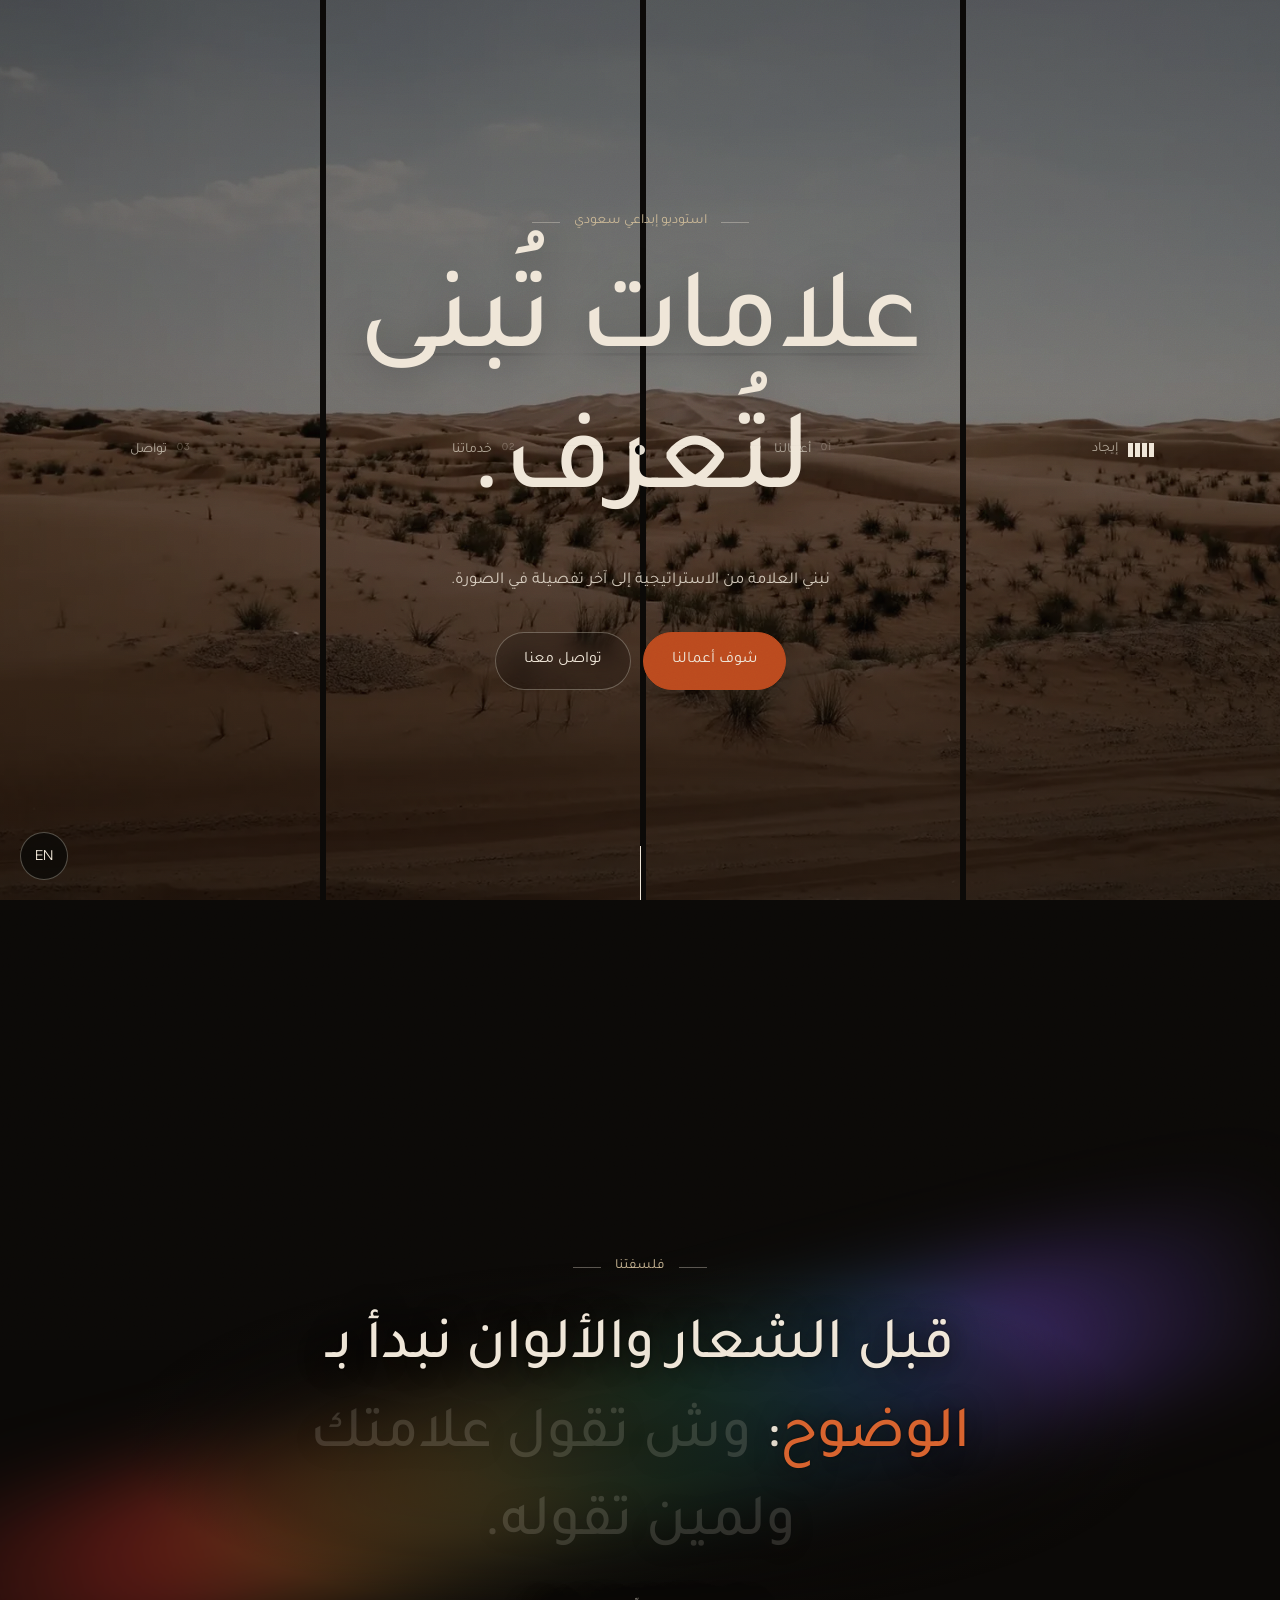
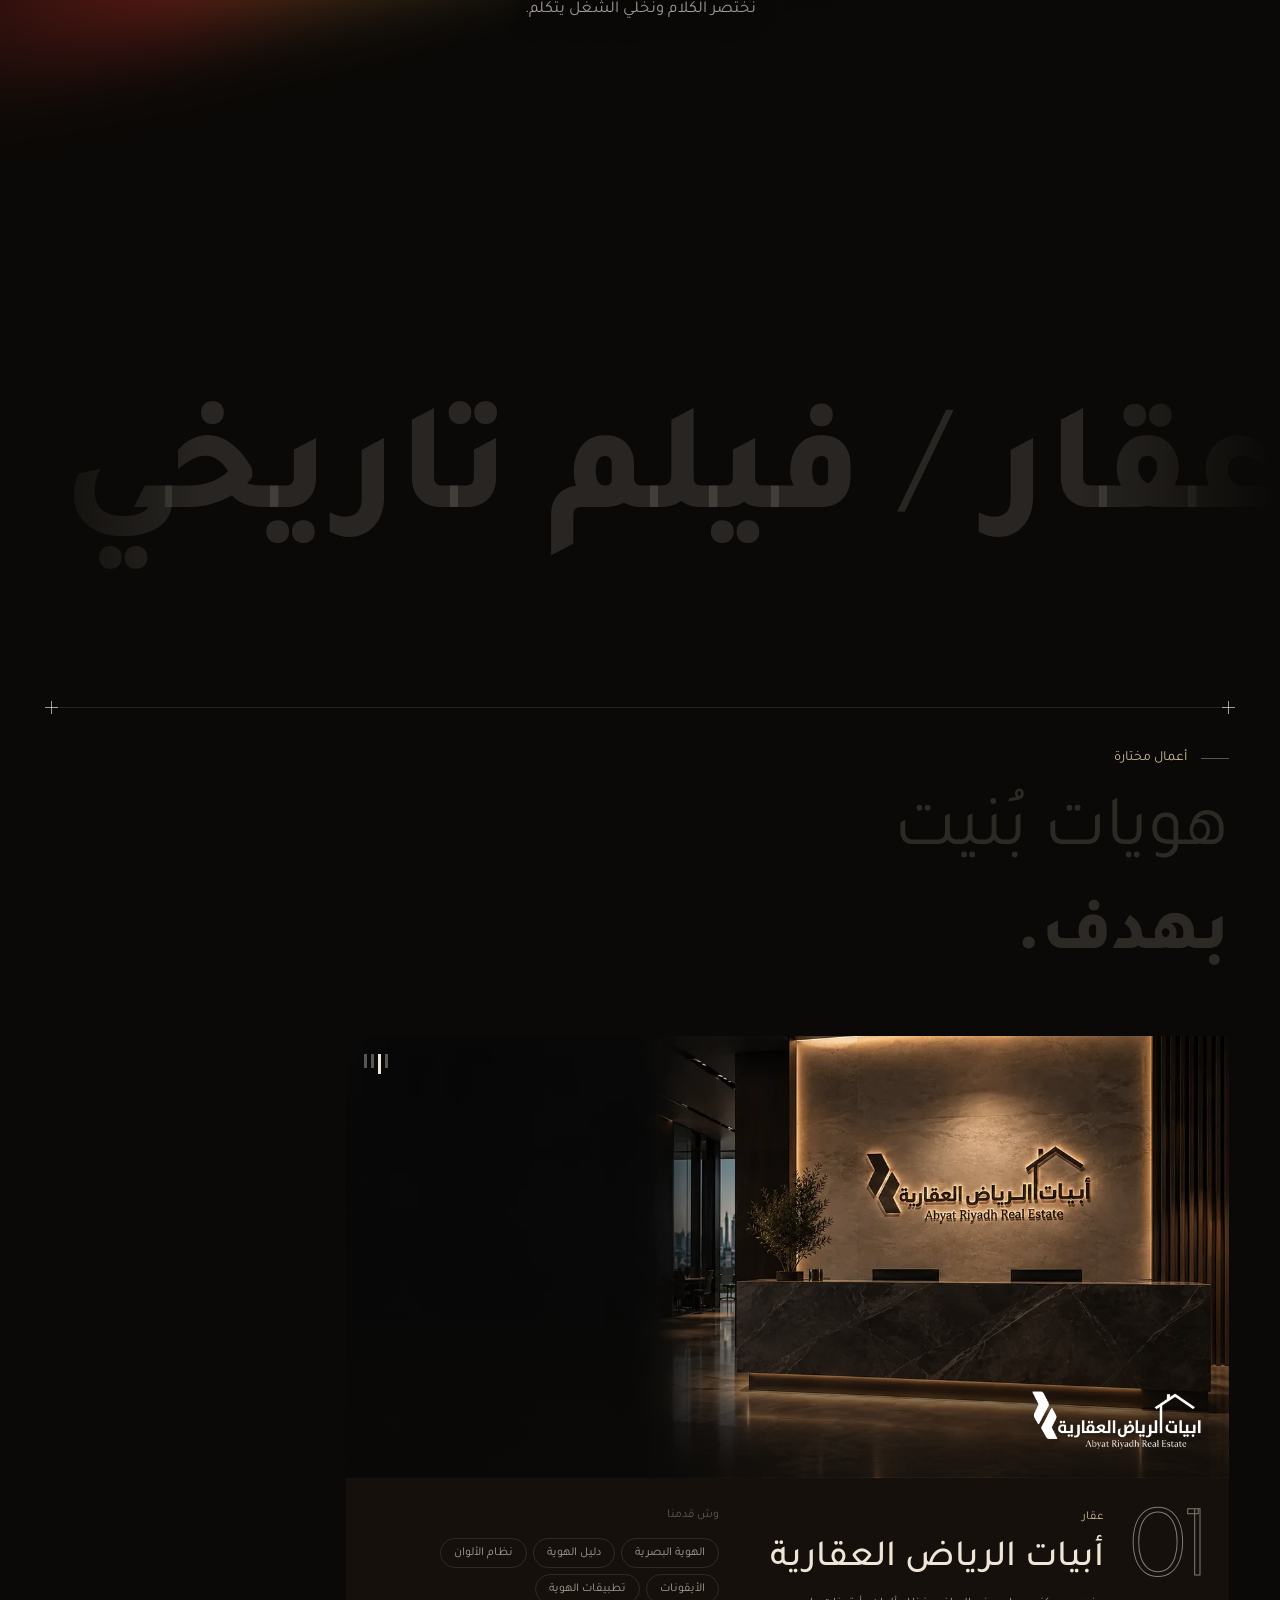
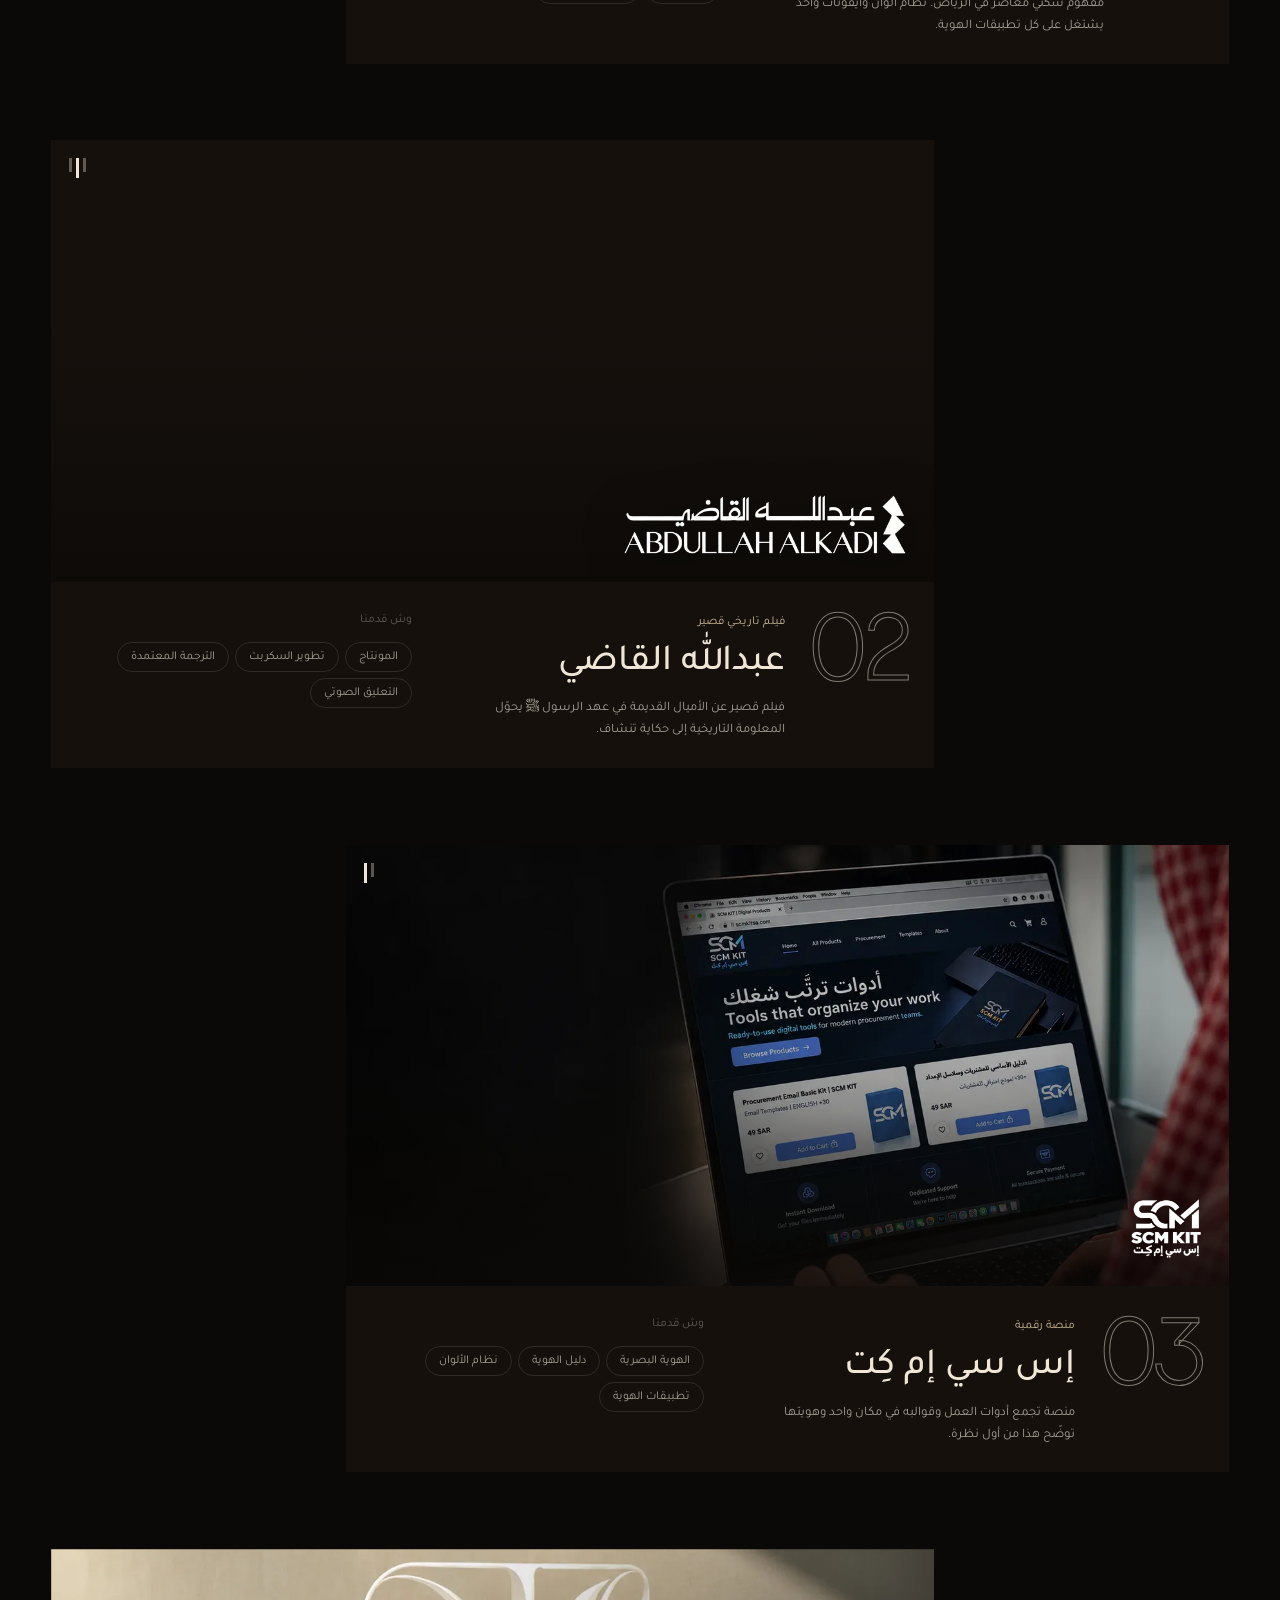
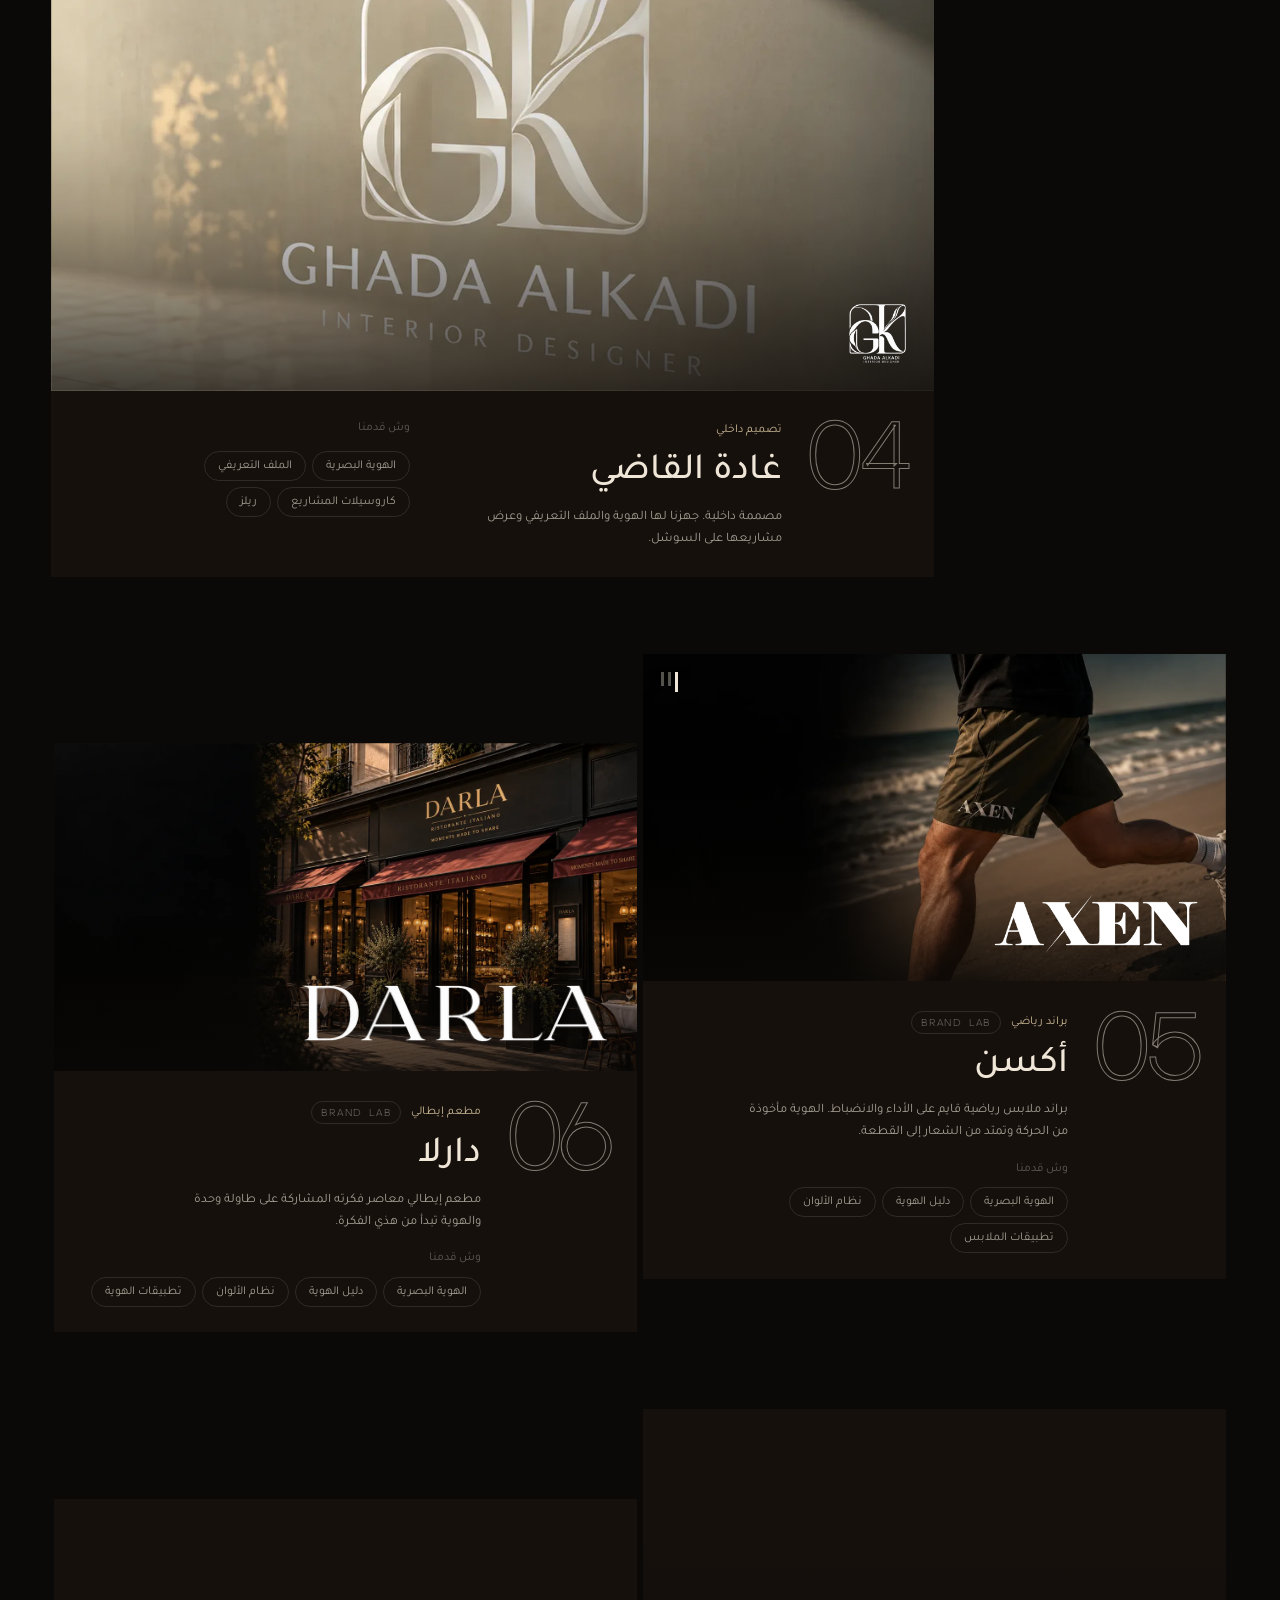
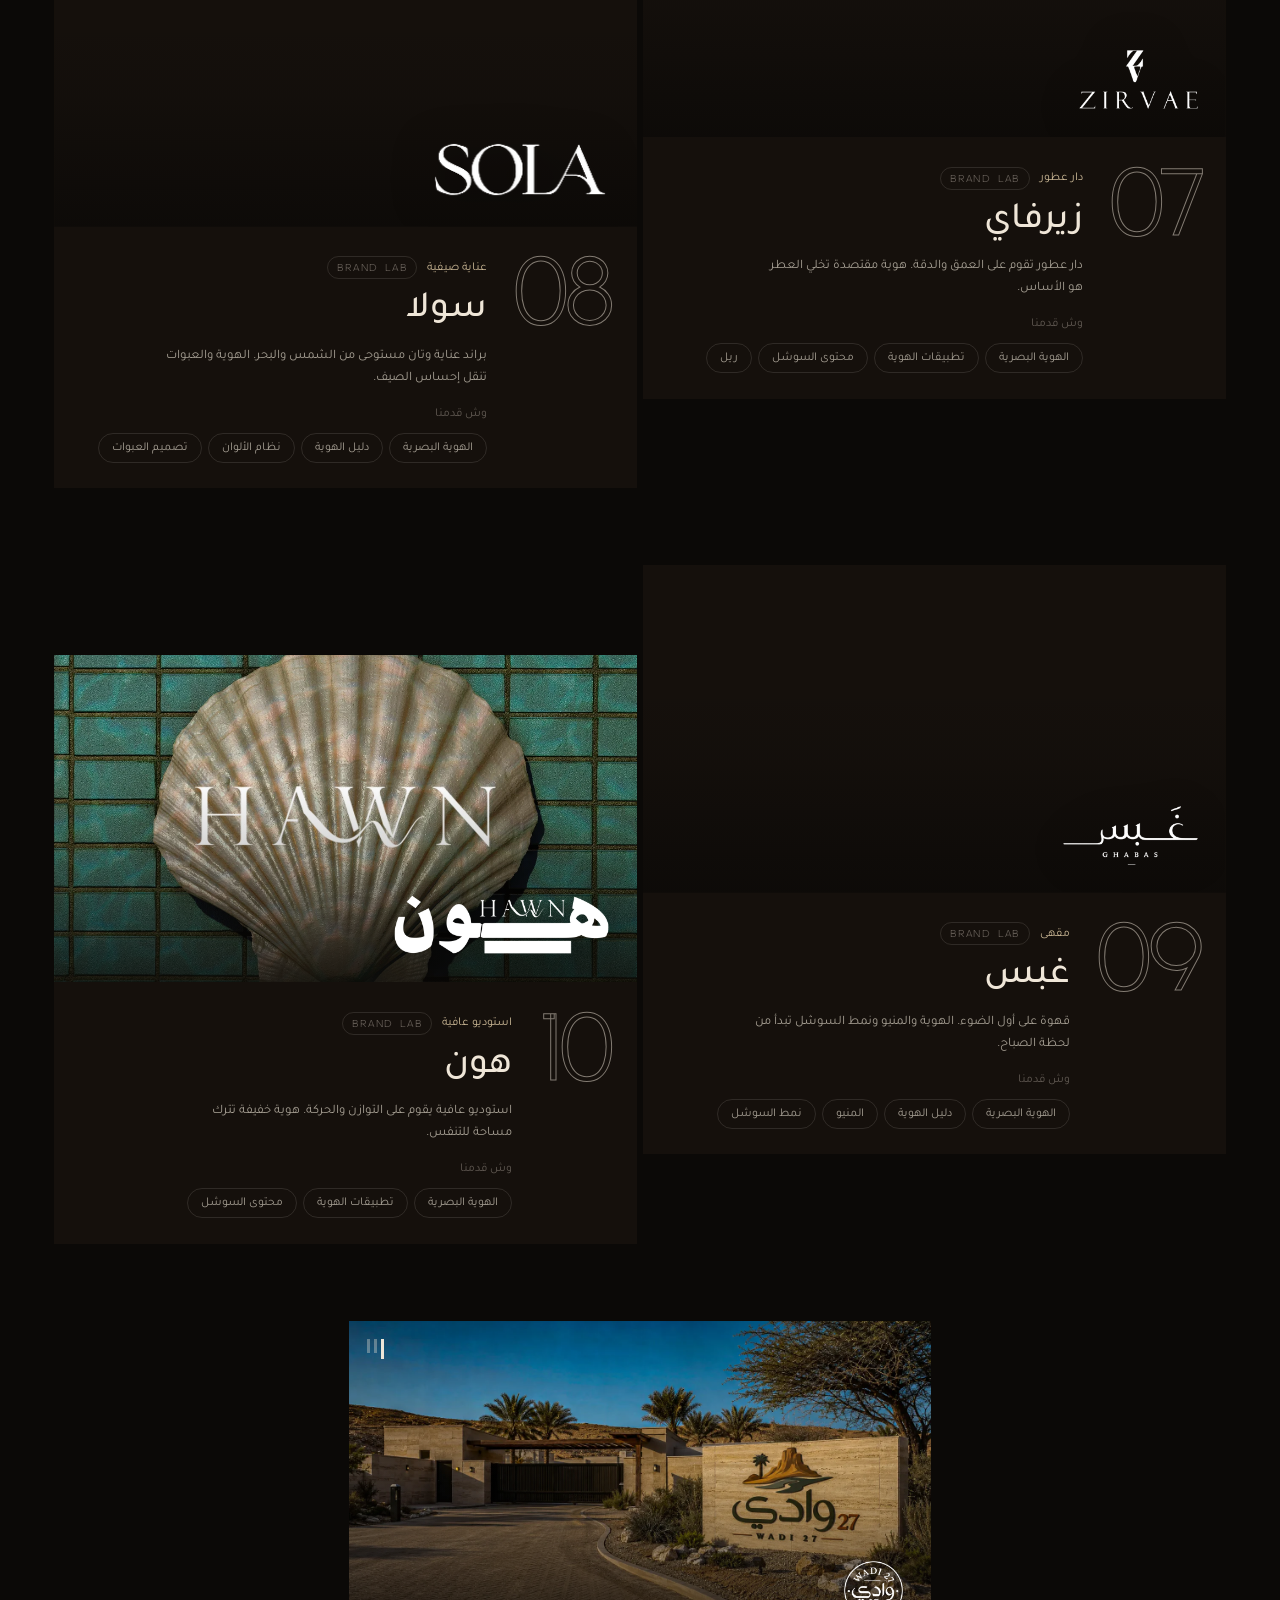
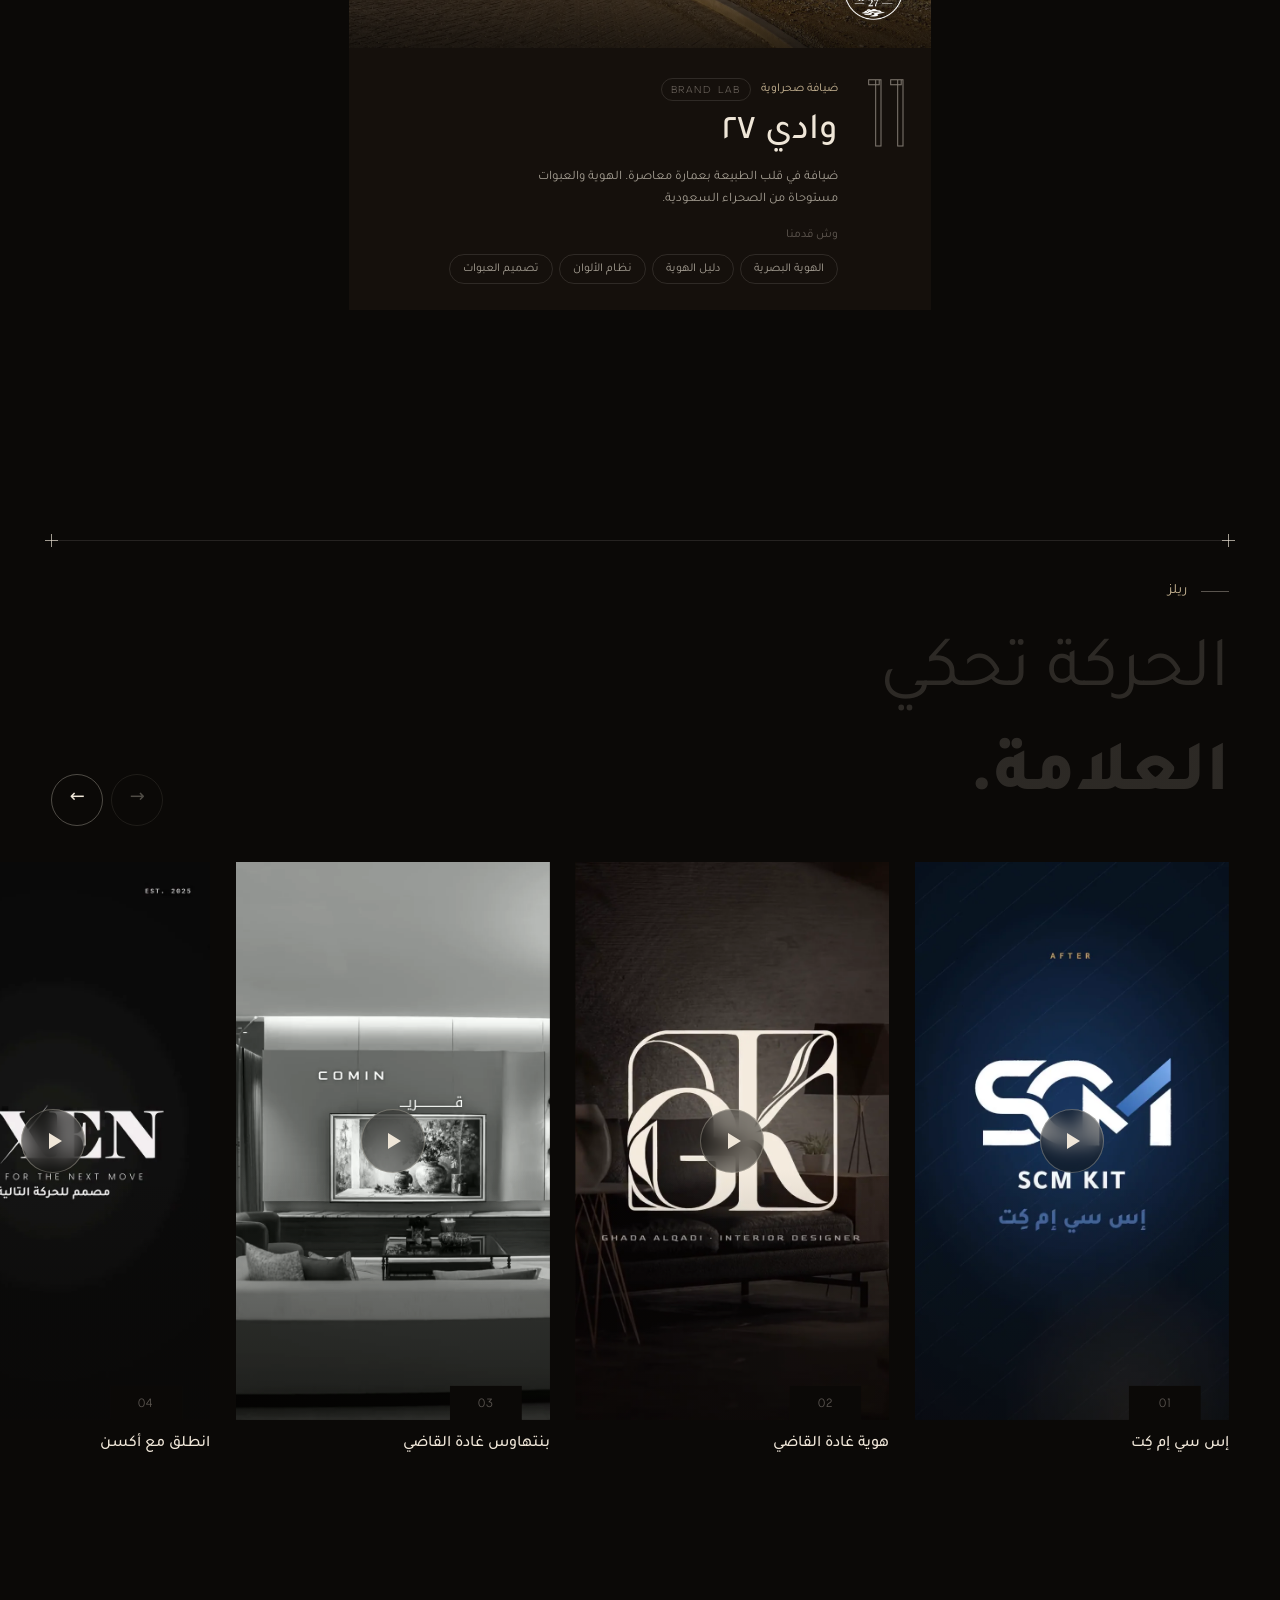
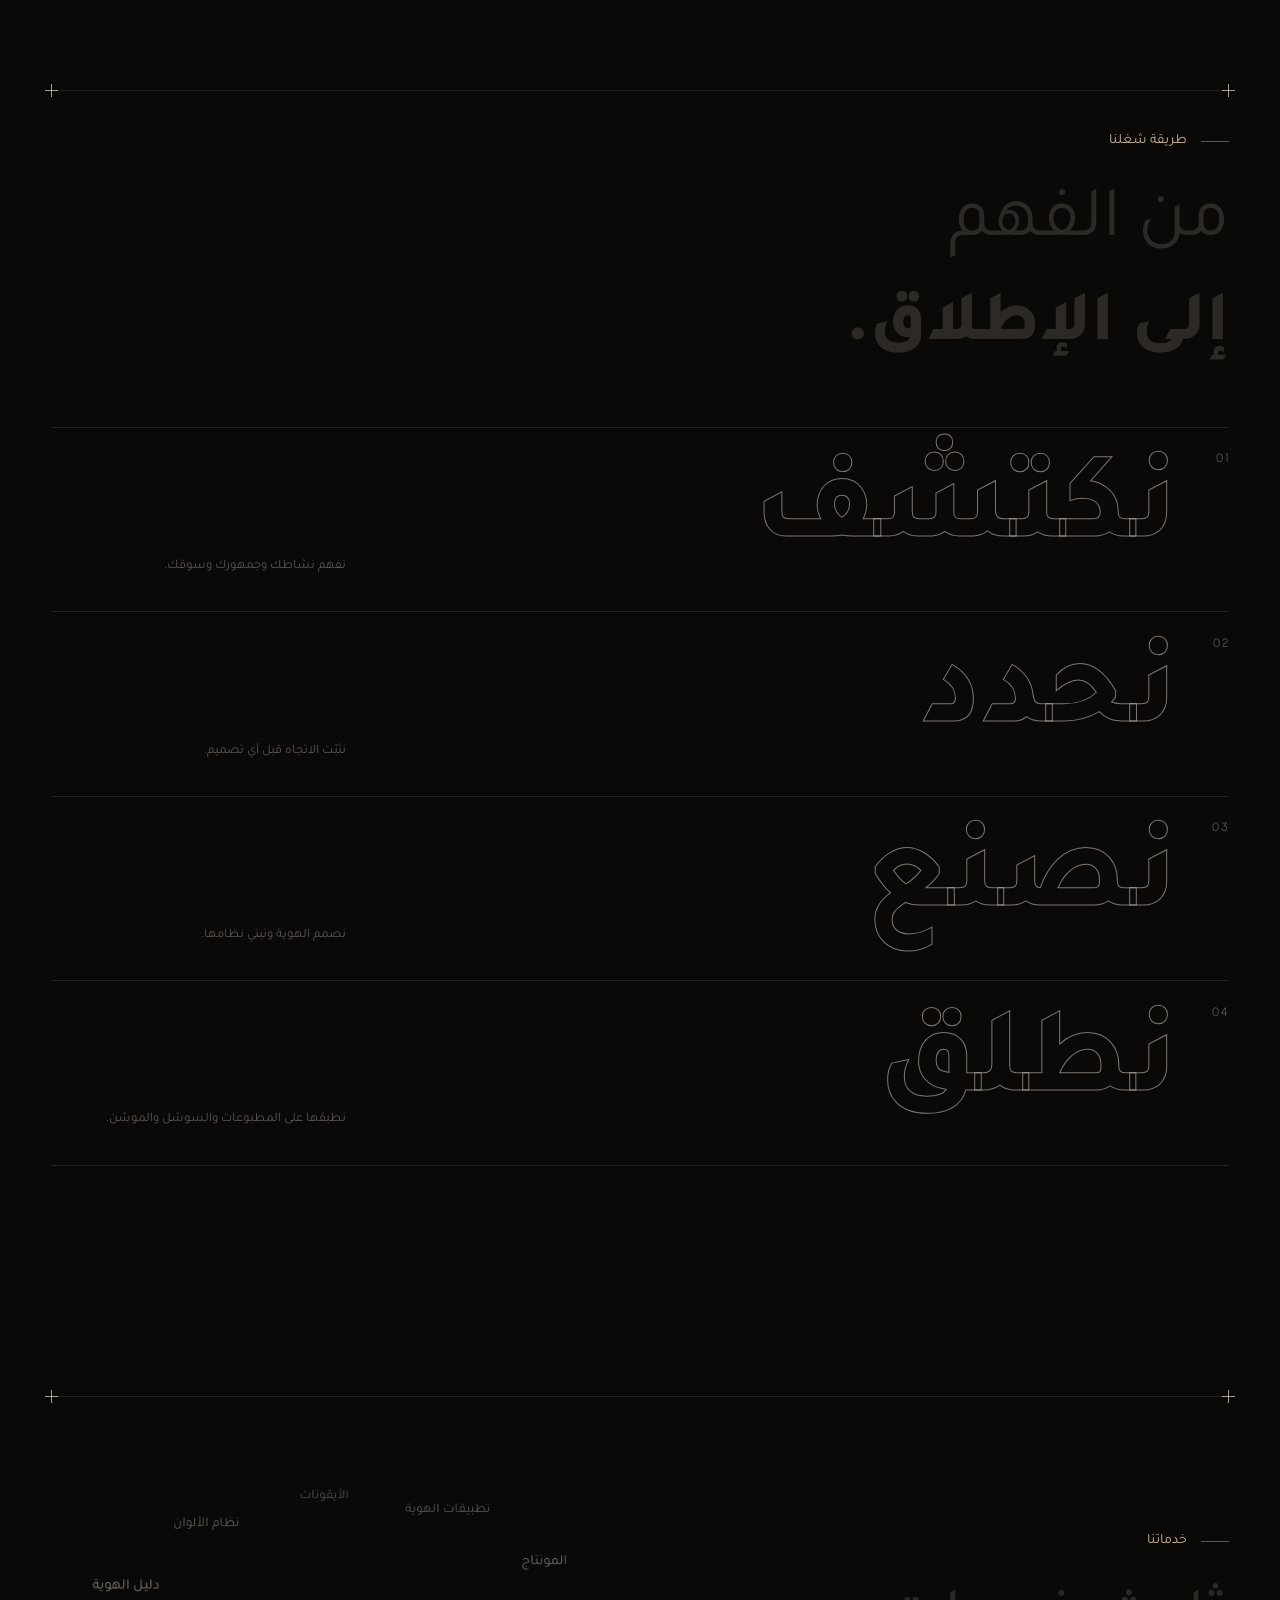
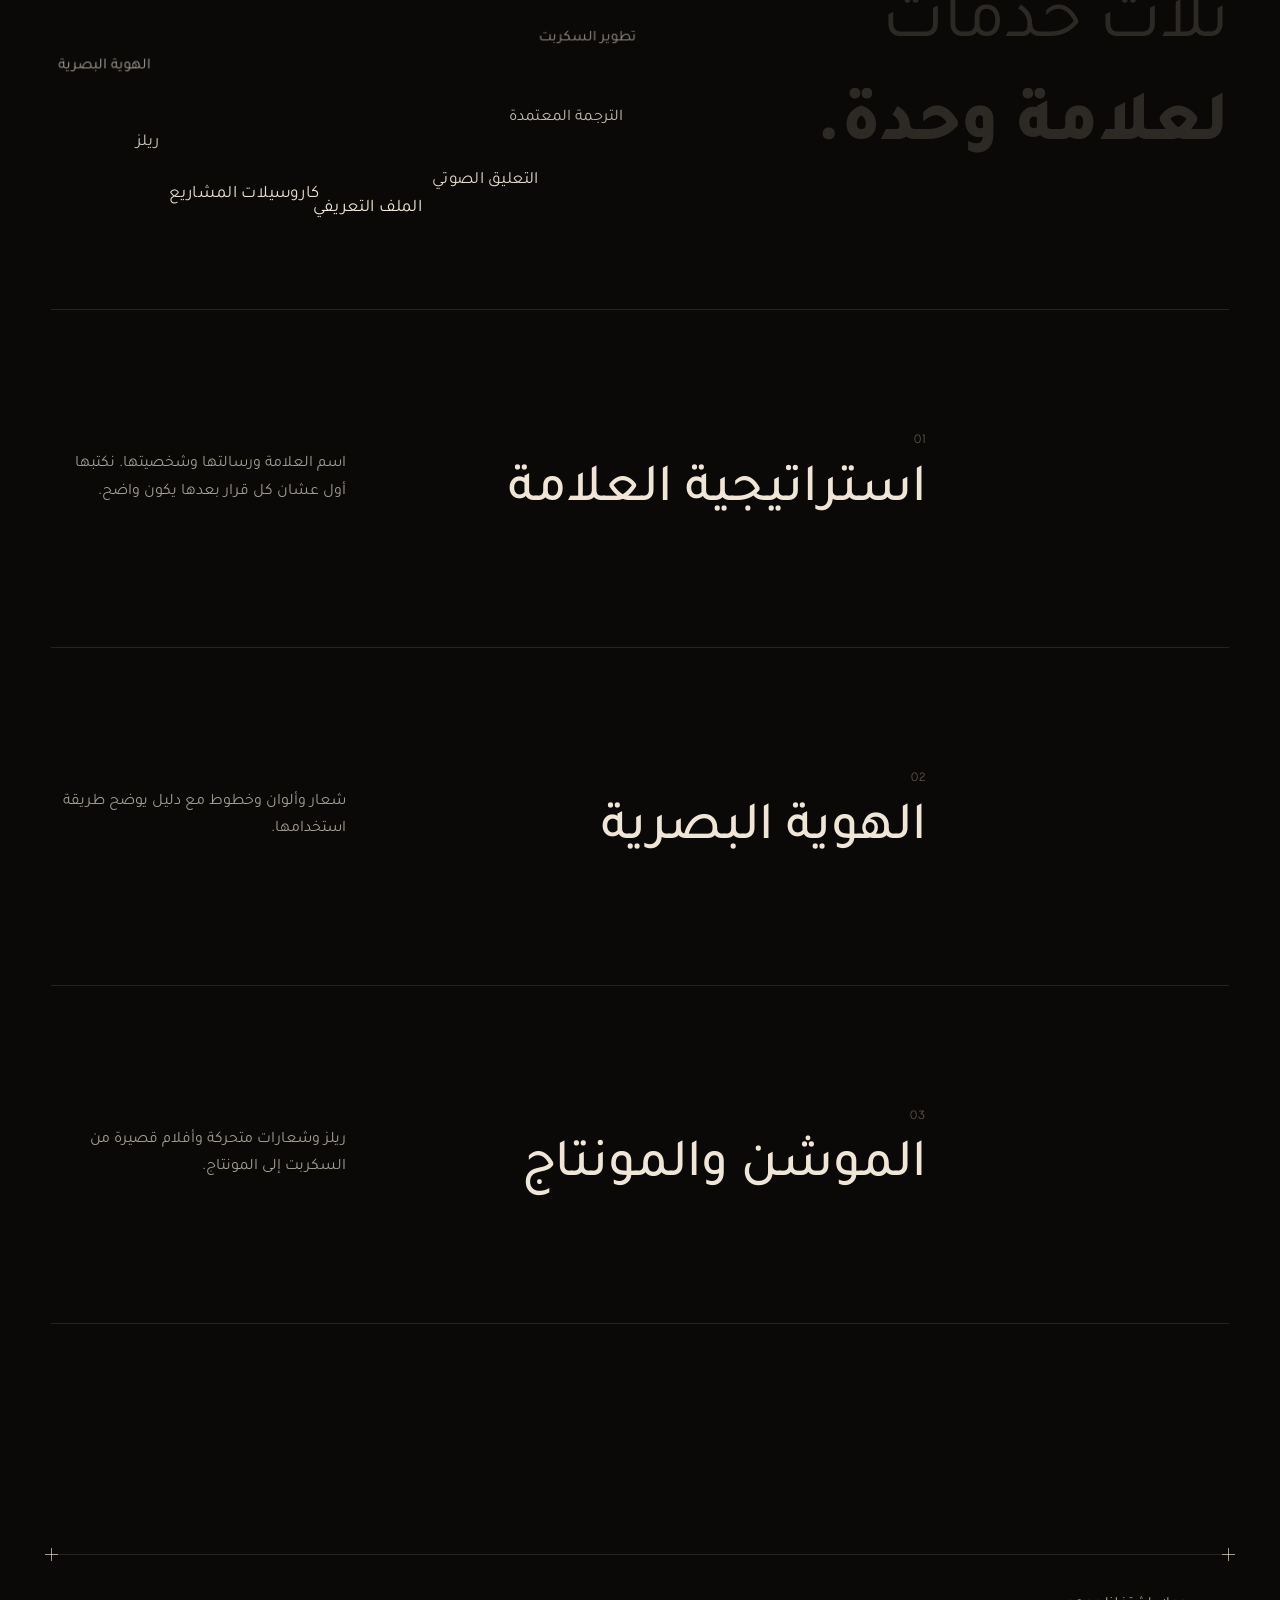
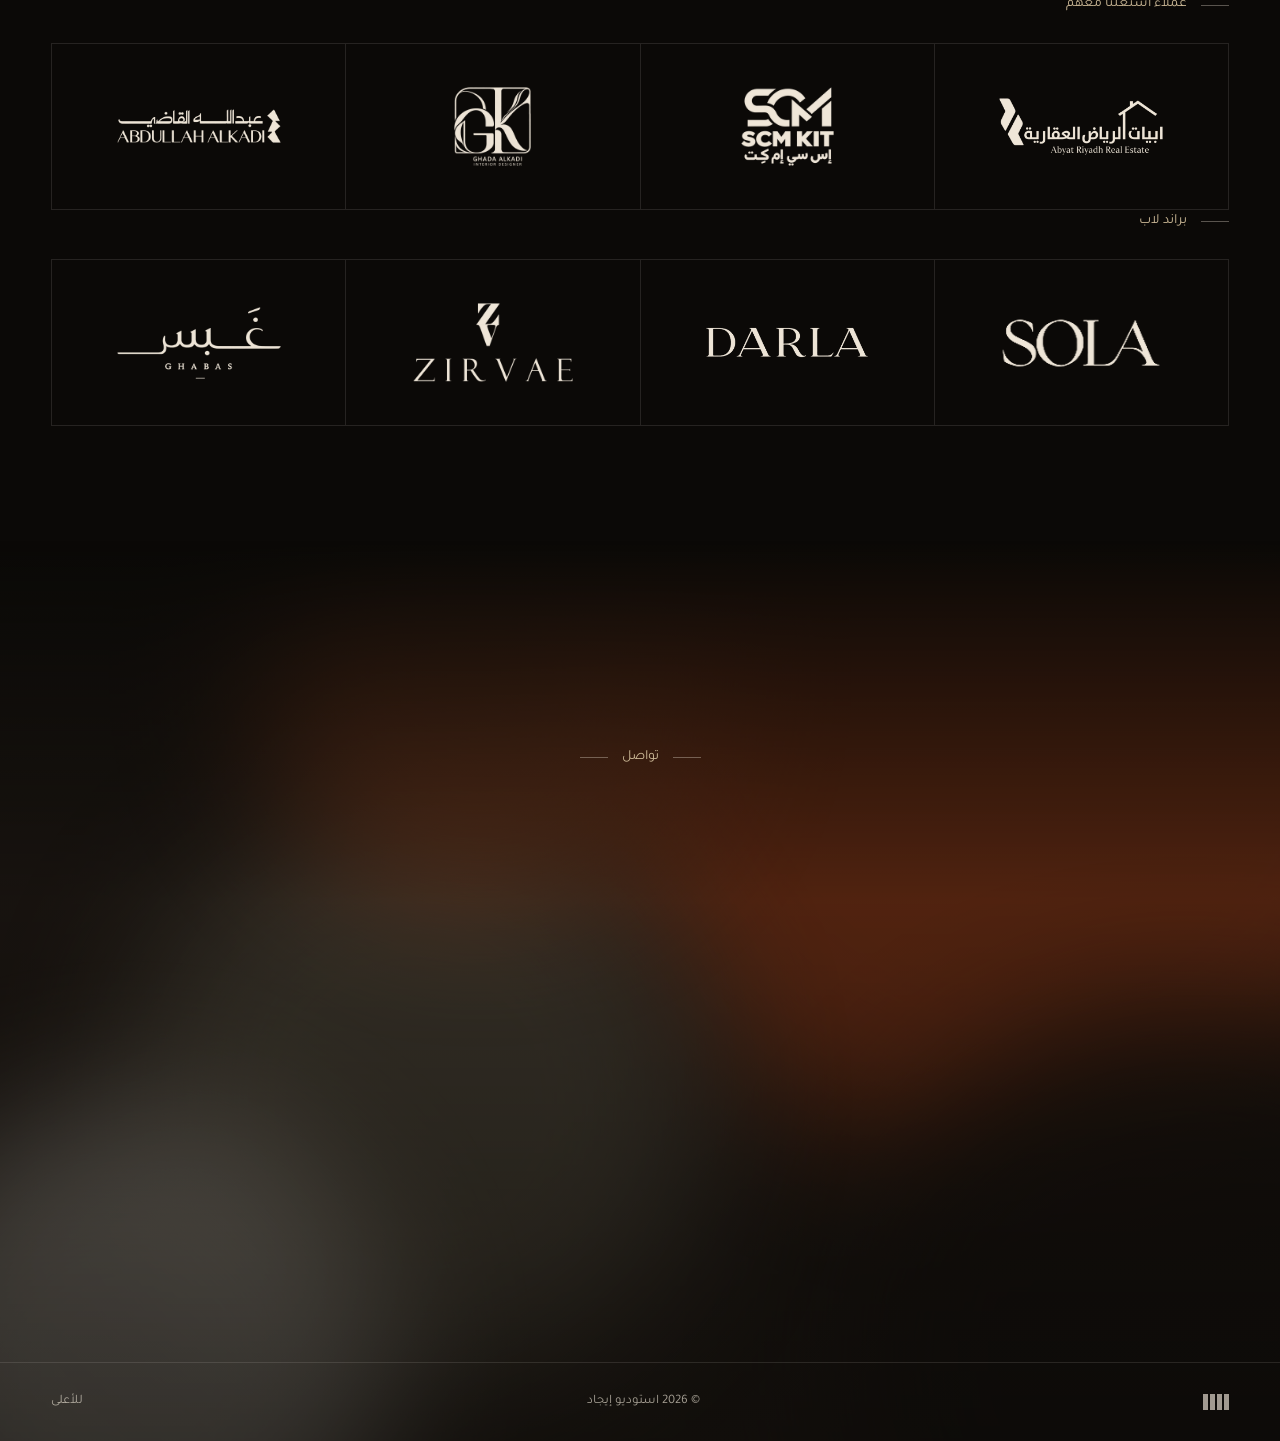
==== index.html @ 7539c4b4 "Launch EJAD Studio site Co-Authored-By: Claude Opus 5.5 <noreply@anthropic.com>" ====
<!doctype html>
<html lang="ar" dir="rtl">
<head>
<meta charset="utf-8">
<meta name="viewport" content="width=device-width, initial-scale=1">
<title>إيجاد | استوديو إبداعي سعودي</title>
<meta name="description" content="إيجاد استوديو إبداعي سعودي للهوية والبراندنق والموشن. EJAD is a Saudi creative studio for identity, branding and motion.">
<meta name="theme-color" content="#0b0907">
<meta property="og:type" content="website">
<meta property="og:title" content="EJAD Studio — إيجاد">
<meta property="og:description" content="Brands built to be recognized. علامات تُبنى لتُعرف.">
<meta property="og:image" content="https://ejadstudio.github.io/assets/hero-poster.webp">
<link rel="icon" href="assets/favicon.svg" type="image/svg+xml">
<link rel="icon" href="assets/favicon.png" type="image/png" sizes="64x64">
<link rel="apple-touch-icon" href="assets/apple-touch-icon.png">
<link rel="preload" href="assets/fonts/Tajawal-Medium.ttf" as="font" type="font/ttf" crossorigin>
<link rel="preload" href="assets/hero-poster.webp" as="image" fetchpriority="high">
<link rel="stylesheet" href="css/style.css">
<script>
  // decide before first paint: skip the intro on repeat visits (no flash of the intro then a jump)
  try { if (sessionStorage.getItem("ejad-intro") === "1" || matchMedia("(prefers-reduced-motion: reduce)").matches) document.documentElement.classList.add("no-intro"); } catch (e) {}
</script>
<script type="importmap">{ "imports": { "three": "./assets/vendor/three.module.min.js" } }</script>
</head>
<body class="is-loading">

<!-- طبقة الحبيبات والخطوط الأربعة -->
<div class="grain" aria-hidden="true"></div>
<div class="lines" aria-hidden="true"><i></i><i></i><i></i><i></i></div>

<!-- لوحة الـ 3D المشتركة -->
<canvas class="gl" aria-hidden="true"></canvas>

<!-- الافتتاحية (Cenima) -->
<div class="intro" aria-hidden="true">
  <div class="mesh"><b></b><b></b><b></b><b></b><b></b></div>
  <div class="intro__mark"><i></i><i></i><i></i><i></i></div>
  <div class="intro__curtain"><i></i><i></i><i></i><i></i></div>
</div>

<span class="scrollcue" aria-hidden="true"><i></i></span>
<div class="fadeb" aria-hidden="true"></div>

<div class="cursor" aria-hidden="true"><span class="cursor__label"></span></div>

<!-- الأعمدة الأربعة: واجهة تتحول إلى القائمة (Swiss + Bou + Loudmob) -->
<header class="stage" data-stage>
  <div class="stage__media" data-hero-media></div>
  <div class="stage__shade"></div>
  <nav class="stage__cols" aria-label="Main">
    <a href="#top" class="col col--home"><span class="col__bars" aria-hidden="true"><i></i><i></i><i></i><i></i></span><span class="col__label" data-i18n="nav.home"></span></a>
    <a href="#work" class="col"><span class="col__label" data-i18n="nav.work"></span></a>
    <a href="#services" class="col"><span class="col__label" data-i18n="nav.services"></span></a>
    <a href="#contact" class="col"><span class="col__label" data-i18n="nav.contact"></span></a>
  </nav>
  <button class="lang" type="button" data-i18n="lang.switch" data-i18n-aria="lang.label"></button>
</header>

<main id="top">

  <!-- الواجهة -->
  <section class="hero" data-hero>
    <div class="hero__content wrap">
      <p class="kicker kicker--center" data-i18n="hero.kicker"></p>
      <h1 class="display slice" data-i18n="hero.title"></h1>
      <p class="lead lead--center" data-i18n="hero.sub"></p>
      <div class="hero__ctas">
        <a href="#work" class="pill pill--main magnetic" data-i18n="hero.cta1"></a>
        <a href="#contact" class="pill magnetic" data-i18n="hero.cta2"></a>
      </div>
    </div>
  </section>

  <!-- الفلسفة (Flatline + Swiss + Bliss/Prismatico) -->
  <section class="about section" id="about">
    <div class="beam" aria-hidden="true"></div>
    <div class="obj obj--about" data-obj="knot" aria-hidden="true"></div>
    <div class="wrap about__inner">
      <p class="kicker kicker--center" data-i18n="about.kicker"></p>
      <h2 class="statement" data-i18n="about.title" data-words></h2>
      <p class="lead lead--center reveal" data-i18n="about.sub"></p>
    </div>
  </section>

  <!-- شريط القطاعات الضخم -->
  <div class="ticker" aria-hidden="true"><div class="ticker__row" data-ticker></div></div>

  <!-- الأعمال: عنوان ثابت والبطاقات تمر فوقه -->
  <section class="work section" id="work">
    <div class="wrap">
      <div class="rule"></div>
      <div class="work__head">
        <p class="kicker" data-i18n="work.kicker"></p>
        <h2 class="title hl" data-i18n="work.title"></h2>
      </div>
      <div class="chapters" data-grid></div>
    </div>
  </section>

  <!-- الريلز: شريط أفقي حر — سحب وأسهم وscroll-snap -->
  <section class="reels section" id="reels">
    <div class="wrap">
      <div class="rule"></div>
      <div class="reels__head">
        <div><p class="kicker" data-i18n="reels.kicker"></p><h2 class="title hl" data-i18n="reels.title"></h2></div>
        <div class="reels__nav">
          <button class="reels__arrow" type="button" data-reel-step="-1" data-i18n-aria="reels.prev"><span aria-hidden="true">→</span></button>
          <button class="reels__arrow" type="button" data-reel-step="1" data-i18n-aria="reels.next"><span aria-hidden="true">←</span></button>
        </div>
      </div>
    </div>
    <div class="reels__track" data-track></div>
  </section>

  <!-- طريقة شغلنا: أربعة أعمدة بتدرج لوني على نفس الشبكة -->
  <section class="process section" id="process" data-process>
    <div class="wrap">
      <div class="rule"></div>
      <div class="process__top">
        <div><p class="kicker" data-i18n="process.kicker"></p><h2 class="title hl" data-i18n="process.title"></h2></div>
        <div class="obj obj--bars" data-obj="bars" aria-hidden="true"></div>
      </div>
      <ol class="process__steps" data-steps></ol>
    </div>
  </section>

  <!-- الخدمات: كلمات تدور حول المجسم + أيقونات 3D -->
  <section class="services section" id="services">
    <div class="wrap">
      <div class="rule"></div>
      <div class="services__head">
        <div><p class="kicker" data-i18n="services.kicker"></p><h2 class="title hl" data-i18n="services.title"></h2></div>
        <div class="orbit" aria-hidden="true">
          <div class="obj orbit__obj" data-obj="blocks"></div>
          <div class="orbit__words" data-orbit></div>
        </div>
      </div>
      <div class="services__list" data-services></div>
    </div>
  </section>

  <!-- العملاء (Tequila) -->
  <section class="clients section">
    <div class="wrap">
      <div class="rule"></div>
      <p class="kicker" data-i18n="clients.kicker"></p>
      <div class="logos" data-partners></div>
      <p class="kicker clients__lab" data-i18n="lab.kicker"></p>
      <div class="logos" data-logos></div>
    </div>
  </section>

  <!-- تواصل: نفس تدرج الافتتاحية -->
  <section class="contact" id="contact">
    <div class="mesh mesh--soft" aria-hidden="true"><b></b><b></b><b></b><b></b><b></b></div>
    <div class="wrap contact__inner">
      <p class="kicker kicker--center" data-i18n="contact.kicker"></p>
      <h2 class="display slice" data-i18n="contact.title"></h2>
      <p class="lead lead--center reveal" data-i18n="contact.sub"></p>
      <div class="contact__links reveal" data-contact></div>
    </div>
    <footer class="footer wrap">
      <span class="col__bars" aria-hidden="true"><i></i><i></i><i></i><i></i></span>
      <p data-i18n="footer.rights"></p>
      <a href="#top" data-i18n="footer.top"></a>
    </footer>
  </section>
</main>

<script src="js/content.js"></script>
<script src="js/main.js"></script>
<script type="module" src="js/three-icons.js"></script>
</body>
</html>
---- css/style.css ----
/* ================= EJAD Studio v2 =================
   كل قسم مستلهم من مرجع:
   Intro/Contact → Cenima · Stage columns → Swiss + Bou + Loudmob
   About → Flatline + Swiss + Bliss/Prismatico · Work → LiveMe5ive + Storck + Loudmob
   Reels/Process → Nuwebu · Clients → Tequila                                   */

@font-face { font-family: "Tajawal"; src: url(../assets/fonts/Tajawal-Light.ttf) format("truetype"); font-weight: 300; font-display: swap; }
@font-face { font-family: "Tajawal"; src: url(../assets/fonts/Tajawal-Regular.ttf) format("truetype"); font-weight: 400; font-display: swap; }
@font-face { font-family: "Tajawal"; src: url(../assets/fonts/Tajawal-Medium.ttf) format("truetype"); font-weight: 500; font-display: swap; }
@font-face { font-family: "Tajawal"; src: url(../assets/fonts/Tajawal-Bold.ttf) format("truetype"); font-weight: 700; font-display: swap; }
@font-face { font-family: "Tajawal"; src: url(../assets/fonts/Tajawal-ExtraBold.ttf) format("truetype"); font-weight: 800; font-display: swap; }
@font-face { font-family: "Elms Sans"; src: url(../assets/fonts/ElmsSans-VariableFont_wght.ttf) format("truetype"); font-weight: 100 900; font-display: swap; }
@font-face { font-family: "KA Hand"; src: url(../assets/fonts/ka-hand-naskh-v2.ttf) format("truetype"); font-display: swap; }

@property --nw { syntax: "<length>"; inherits: true; initial-value: 72px; }

:root {
  --bg: #0b0907;
  --bg-2: #15100c;
  --ink: #efe6d8;
  --ink-2: rgba(239, 230, 216, .66);
  --ink-3: rgba(239, 230, 216, .34);
  --line: rgba(239, 230, 216, .12);
  --accent: #bb4a1e;
  --accent-2: #d8642f;
  --sand: #cbb896;
  --brown: #2b211b;
  --olive: #6d6352;
  --ease: cubic-bezier(.22, 1, .36, 1);
  --gutter: clamp(16px, 4vw, 56px);
  --gut: max(var(--gutter), calc((100vw - 1440px) / 2 + var(--gutter)));
  --bar: 64px;            /* ارتفاع القائمة بعد ما تنطوي الأعمدة */
  --font: "Tajawal", system-ui, sans-serif;
  color-scheme: dark;
}
html[lang="en"] { --font: "Elms Sans", system-ui, sans-serif; }

*, *::before, *::after { box-sizing: border-box; }
html { -webkit-text-size-adjust: 100%; scroll-behavior: smooth; }
@media (prefers-reduced-motion: reduce) { html { scroll-behavior: auto; } }
body { margin: 0; background: var(--bg); color: var(--ink); font-family: var(--font); font-size: 16px; line-height: 1.7; -webkit-font-smoothing: antialiased; overflow-x: clip; }
body.is-loading, body.is-locked { overflow: hidden; }
img, video, canvas { display: block; max-width: 100%; }
a { color: inherit; text-decoration: none; }
button { font: inherit; color: inherit; background: none; border: 0; cursor: pointer; padding: 0; }
:focus-visible { outline: 1px solid var(--accent-2); outline-offset: 4px; }
::selection { background: var(--accent); color: var(--ink); }
main { position: relative; }
main > section { position: relative; z-index: 2; }

.wrap { width: 100%; max-width: 1440px; margin-inline: auto; padding-inline: var(--gutter); position: relative; }
.section { position: relative; padding-block: clamp(84px, 9vw, 140px); }

/* ---------- global layers ---------- */
.grain { position: fixed; inset: -50%; z-index: 120; pointer-events: none; opacity: .07; mix-blend-mode: overlay;
  background-image: url("data:image/svg+xml,%3Csvg xmlns='http://www.w3.org/2000/svg' width='160' height='160'%3E%3Cfilter id='n'%3E%3CfeTurbulence type='fractalNoise' baseFrequency='.85' numOctaves='3' stitchTiles='stitch'/%3E%3C/filter%3E%3Crect width='100%25' height='100%25' filter='url(%23n)'/%3E%3C/svg%3E");
  animation: grain 1.2s steps(6) infinite; }
@keyframes grain { 0%{transform:translate(0,0)} 20%{transform:translate(-4%,3%)} 40%{transform:translate(3%,-2%)} 60%{transform:translate(-2%,-4%)} 80%{transform:translate(4%,2%)} 100%{transform:translate(0,0)} }
.lines { position: fixed; inset: 0; z-index: 1; pointer-events: none; display: grid; grid-template-columns: repeat(4, 1fr);
  width: 100%; max-width: 1440px; margin-inline: auto; padding-inline: var(--gutter); }
.lines i { border-inline-start: 1px solid rgba(239, 230, 216, .085); }
.lines i:last-child { border-inline-end: 1px solid rgba(239, 230, 216, .085); }
.rule { position: relative; height: 1px; background: var(--line); margin-bottom: clamp(28px, 3vw, 44px); }
.rule::before, .rule::after { content: ""; position: absolute; top: -6px; width: 13px; height: 13px;
  background: linear-gradient(var(--ink-2), var(--ink-2)) center / 100% 1px no-repeat, linear-gradient(var(--ink-2), var(--ink-2)) center / 1px 100% no-repeat; }
.rule::before { inset-inline-start: -6px; }
.rule::after { inset-inline-end: -6px; }
/* scroll cue + soft bottom edge */
.scrollcue { position: fixed; z-index: 56; bottom: 0; left: 50%; width: 1px; height: 54px; background: rgba(239, 230, 216, .22); overflow: hidden; pointer-events: none; transition: opacity .4s; }
.scrollcue i { position: absolute; inset: 0; background: var(--ink); animation: drip 2s var(--ease) infinite; }
.scrollcue.is-end { opacity: 0; }
.fadeb { position: fixed; z-index: 45; inset: auto 0 0; height: 72px; pointer-events: none; background: linear-gradient(transparent, rgba(11, 9, 7, .72)); }
.gl { position: fixed; inset: 0; width: 100vw; height: 100vh; z-index: 1; pointer-events: none; }

/* ---------- type ---------- */
.kicker { font-family: "Elms Sans", var(--font); font-size: 12px; letter-spacing: .22em; text-transform: uppercase; color: var(--sand);
  margin: 0 0 26px; display: flex; align-items: center; gap: 14px; }
html[lang="ar"] .kicker { font-family: var(--font); letter-spacing: 0; font-size: 14px; }
.kicker::before { content: ""; width: 28px; height: 1px; background: var(--ink-3); }
.kicker--center { justify-content: center; }
.kicker--center::after { content: ""; width: 28px; height: 1px; background: var(--ink-3); }
.display { font-weight: 300; margin: 0; font-size: clamp(50px, 9vw, 150px); line-height: 1.02; letter-spacing: -.03em; }
html[lang="ar"] .display { font-weight: 500; line-height: 1.22; letter-spacing: 0; }
.title { font-weight: 300; margin: 0; font-size: clamp(34px, 4.8vw, 72px); line-height: 1.08; letter-spacing: -.02em; }
html[lang="ar"] .title { font-weight: 500; line-height: 1.32; letter-spacing: 0; }
.lead { color: var(--ink-2); font-size: clamp(16px, 1.3vw, 19px); max-width: 48ch; margin: 26px 0 0; font-weight: 300; }
html[lang="ar"] .lead { font-weight: 400; }
.lead--center { margin-inline: auto; text-align: center; }
.hand { font-family: "KA Hand", var(--font); font-weight: 400; color: var(--accent-2); }
html[lang="en"] .hand { font-family: "Elms Sans"; font-style: italic; font-weight: 200; }
em { font-style: normal; color: var(--accent-2); }
html[lang="en"] em { font-style: italic; }

/* two-line heading: light line + bold line, filled by the scroll */
.title.hl { font-size: clamp(38px, 5.6vw, 84px); line-height: 1.04; letter-spacing: -.025em; }
html[lang="ar"] .title.hl { line-height: 1.3; letter-spacing: 0; }
html[lang="en"] .title.hl { text-transform: uppercase; }
.hl__a, .hl__b { display: block; width: fit-content; max-width: 100%; padding-block: .14em; margin-block: -.14em; color: transparent; -webkit-text-fill-color: transparent;
  background: linear-gradient(var(--fill-to, to right), var(--ink) var(--f, 0%), rgba(239, 230, 216, .15) var(--f, 0%));
  -webkit-background-clip: text; background-clip: text; }
html[dir="rtl"] .hl__a, html[dir="rtl"] .hl__b { --fill-to: to left; }
.hl__a { font-weight: 300; }
.hl__b { font-weight: 700; }
html[lang="ar"] .hl__a { font-weight: 400; }
html[lang="ar"] .hl__b { font-weight: 800; }

/* slice reveal (Loudmob): 3 horizontal bands slide into one line */
.slice { display: grid; overflow-x: clip; }
.slice > .sl { grid-area: 1 / 1; transition: transform 1.1s var(--ease), opacity .8s var(--ease); }
.slice > .sl--1 { clip-path: inset(-30% 0 66% 0); transform: translateX(8%); opacity: 0; }
.slice > .sl--2 { clip-path: inset(33% 0 33% 0); transform: translateX(-12%); opacity: 0; transition-delay: .06s; }
.slice > .sl--3 { clip-path: inset(66% 0 -30% 0); transform: translateX(5%); opacity: 0; transition-delay: .12s; }
.slice.in > .sl { transform: none; opacity: 1; }

.reveal { opacity: 0; transform: translateY(24px); filter: blur(6px); transition: opacity 1s var(--ease), transform 1s var(--ease), filter 1s var(--ease); transition-delay: var(--d, 0s); }
.reveal.in { opacity: 1; transform: none; filter: none; }

/* ---------- pills / magnetic ---------- */
.pill { display: inline-flex; align-items: center; justify-content: center; gap: 14px; height: 58px; padding-inline: 28px; border-radius: 60px;
  border: 1px solid rgba(239, 230, 216, .3); font-size: 16px; backdrop-filter: blur(10px); background: rgba(11, 9, 7, .2);
  transition: background .4s var(--ease), color .4s, border-color .4s; will-change: transform; }
.pill small { color: var(--ink-3); font-size: 14px; direction: ltr; transition: color .4s; }
.pill:hover { background: var(--ink); color: var(--bg); border-color: var(--ink); }
.pill:hover small { color: rgba(11, 9, 7, .6); }
.pill--main { background: var(--accent); border-color: var(--accent); }
.pill--main small { color: rgba(239, 230, 216, .75); }

/* ---------- mesh gradient (Cenima) ---------- */
.mesh { position: absolute; inset: 0; overflow: hidden; background: var(--brown); }
.mesh b { position: absolute; border-radius: 50%; filter: blur(70px); opacity: .9; animation: drift 14s ease-in-out infinite alternate; }
.mesh b:nth-child(1) { width: 70vmax; height: 70vmax; background: #bb4a1e; top: -30%; inset-inline-start: -15%; }
.mesh b:nth-child(2) { width: 55vmax; height: 55vmax; background: #1a1410; bottom: -30%; inset-inline-start: -20%; animation-duration: 18s; }
.mesh b:nth-child(3) { width: 45vmax; height: 45vmax; background: #6d6352; top: 30%; inset-inline-end: 10%; animation-duration: 16s; animation-delay: -4s; }
.mesh b:nth-child(4) { width: 40vmax; height: 40vmax; background: #efe6d8; bottom: -20%; inset-inline-end: -10%; opacity: .7; animation-duration: 20s; }
.mesh b:nth-child(5) { width: 35vmax; height: 35vmax; background: #d8642f; top: -10%; inset-inline-end: 20%; opacity: .75; animation-duration: 12s; animation-delay: -6s; }
@keyframes drift { 0% { transform: translate(0, 0) scale(1); } 50% { transform: translate(8vw, 6vh) scale(1.12); } 100% { transform: translate(-6vw, -4vh) scale(.95); } }
.mesh--soft { opacity: .55; }
.mesh--soft::after { content: ""; position: absolute; inset: 0; background: linear-gradient(var(--bg), rgba(11, 9, 7, .2) 40%, rgba(11, 9, 7, .55)); }

/* ---------- intro ---------- */
.intro { position: fixed; inset: 0; z-index: 100; display: grid; place-items: center; background: var(--brown); }
.no-intro .intro { display: none; }
.intro.is-open { pointer-events: none; }
.mesh b { will-change: transform; }
.intro.is-open .mesh, .intro.is-open .intro__mark, .intro.is-open .intro__line { transition: opacity .35s ease; }
.intro__mark { position: relative; display: flex; gap: 8px; height: 64px; z-index: 1; }
.intro__mark i { width: 26px; background: var(--ink); border-radius: 50%; transform: translate(var(--x), var(--y)) scale(.35); opacity: 0;
  animation: morph 1.3s var(--ease) forwards; animation-delay: var(--dl); }
.intro__mark i:nth-child(1) { --x: -60px; --y: -40px; --dl: .15s; }
.intro__mark i:nth-child(2) { --x: -20px; --y: 50px; --dl: .25s; }
.intro__mark i:nth-child(3) { --x: 30px; --y: -55px; --dl: .35s; }
.intro__mark i:nth-child(4) { --x: 70px; --y: 30px; --dl: .45s; }
@keyframes morph { 40% { opacity: 1; border-radius: 40%; } 100% { transform: none; opacity: 1; border-radius: 2px; } }
.intro__line { position: absolute; top: calc(50% + 56px); z-index: 1; margin: 0; font-size: 15px; letter-spacing: .02em; opacity: 0; filter: blur(8px);
  animation: blurIn 1s var(--ease) 1.3s forwards; }
html[lang="en"] .intro__line { font-family: "Elms Sans"; letter-spacing: .3em; text-transform: uppercase; font-size: 12px; }
@keyframes blurIn { to { opacity: 1; filter: none; } }
.intro__curtain { position: absolute; inset: 0; z-index: 2; display: grid; grid-template-columns: repeat(4, 1fr); gap: 6px; pointer-events: none; }
.intro__curtain i { background: var(--bg); transform: scaleY(0); transform-origin: bottom; transition: transform .6s var(--ease); }
.intro__curtain i:nth-child(2) { transition-delay: .07s; } .intro__curtain i:nth-child(3) { transition-delay: .14s; } .intro__curtain i:nth-child(4) { transition-delay: .21s; }
.intro.is-closing .intro__curtain i { transform: scaleY(1); }
.intro.is-open { background: transparent; }
@media (max-width: 760px) {
  .mesh b { filter: blur(44px); }
  .intro .mesh b:nth-child(n+4) { display: none; }
}
.intro.is-open .mesh, .intro.is-open .intro__mark, .intro.is-open .intro__line { opacity: 0; }
.intro.is-open .intro__curtain { gap: 6px; }
.intro.is-open .intro__curtain i { transform: scaleY(0); transform-origin: top; }

/* ---------- cursor ---------- */
.cursor { display: none; }
@media (pointer: fine) {
  .cursor { display: grid; place-items: center; position: fixed; top: 0; left: 0; z-index: 110; pointer-events: none; width: 10px; height: 10px; margin: -5px 0 0 -5px;
    border-radius: 50%; background: var(--ink); mix-blend-mode: difference; transition: width .45s var(--ease), height .45s var(--ease), margin .45s var(--ease), background .3s; }
  .cursor.is-big { width: 96px; height: 96px; margin: -48px 0 0 -48px; background: var(--accent); mix-blend-mode: normal; }
  .cursor__label { font-size: 13px; font-weight: 500; opacity: 0; transition: opacity .2s; white-space: nowrap; }
  .cursor.is-big .cursor__label { opacity: 1; }
}

/* ---------- stage: 4 columns → nav (Swiss + Bou) ---------- */
.stage { position: fixed; top: 0; inset-inline: 0; z-index: 50; height: var(--sh, 100vh); overflow: hidden; background: var(--bg); }
.stage__media { position: absolute; inset: 0 0 auto; height: var(--vh, 100vh); transform: translateY(calc(var(--p, 0) * -18%)) scale(calc(1.06 - var(--p, 0) * .06)); }
.stage__media img, .stage__media video { width: 100%; height: 100%; object-fit: cover; }
.stage__media video { filter: brightness(.62) contrast(1.06) saturate(.92); }
.stage__media img { animation: kenburns 26s ease-in-out infinite alternate; }
@keyframes kenburns { from { transform: scale(1); } to { transform: scale(1.1) translateX(-1.5%); } }
.stage__shade { position: absolute; inset: 0; pointer-events: none;
  background: linear-gradient(rgba(11, 9, 7, calc(.35 + var(--p, 0) * .35)), rgba(11, 9, 7, calc(.15 + var(--p, 0) * .5)) 45%, rgba(11, 9, 7, calc(.55 + var(--p, 0) * .2))); }
.stage::after { content: ""; position: absolute; inset: 0; background: rgba(11, 9, 7, .9); opacity: var(--lp, 0); pointer-events: none; }
.stage.is-docked { box-shadow: inset 0 -1px 0 var(--line); }
.stage__cols { position: absolute; inset: 0; z-index: 1; display: grid; grid-template-columns: repeat(4, 1fr); }
.col { position: relative; display: flex; align-items: center; justify-content: center; gap: 10px; border-inline-end: 6px solid var(--bg); transition: background .4s; }
.col:last-child { border-inline-end: 0; }
.col::after { content: ""; position: absolute; inset: 0; background: var(--bg); transform: scaleY(var(--cv, 0)); transform-origin: top; pointer-events: none; }
.col__label { font-size: 14px; font-weight: 400; color: var(--ink-2); transition: color .3s; opacity: var(--lp, 0); transform: translateY(calc((1 - var(--lp, 0)) * 12px)); white-space: nowrap; }
html[lang="en"] .col__label { font-size: 13px; letter-spacing: .14em; text-transform: uppercase; font-weight: 400; }
.col__bars { display: inline-flex; gap: 2px; height: 14px; opacity: var(--lp, 0); }
.col__bars i { width: 5px; background: currentColor; }
/* docked nav: glass bar, numbered sections, active marker, page progress */
.stage.is-docked { background: transparent; }
.stage.is-docked::after { opacity: 1; background: rgba(11, 9, 7, .94); }
.stage.is-docked .stage__media { opacity: 0; }
.stage.is-docked .col { border-inline-end: 0; }
.stage.is-docked .col:not(:last-child)::before { content: ""; position: absolute; top: 30%; bottom: 30%; inset-inline-end: 0; width: 1px; background: var(--line); }
.stage__cols { counter-reset: nav; padding-inline: calc(var(--lp, 0) * var(--gut)); }
.col:not(.col--home) .col__label::before { counter-increment: nav; content: "0" counter(nav); font-family: "Elms Sans"; font-size: 10px; letter-spacing: .1em;
  color: var(--ink-3); margin-inline-end: 10px; vertical-align: 2px; transition: color .3s; }
.col__label { position: relative; }
.col__label::after { content: ""; position: absolute; inset-inline: 0; bottom: -8px; height: 1px; background: var(--sand); transform: scaleX(0); transition: transform .5s var(--ease); }
.stage.is-docked .col:hover .col__label, .stage.is-docked .col.is-active .col__label { color: var(--ink); }
.stage.is-docked .col.is-active .col__label::before { color: var(--sand); }
.stage.is-docked .col.is-active .col__label::after { transform: scaleX(1); }
.stage.is-docked .stage__cols::after { content: ""; position: absolute; bottom: 0; inset-inline-start: 0; height: 1px; width: 100%;
  background: var(--sand); opacity: .7; transform: scaleX(var(--sp, 0)); transform-origin: right; }
html[dir="ltr"] .stage.is-docked .stage__cols::after { transform-origin: left; }
.stage:not(.is-docked) .stage__cols { pointer-events: none; }
.lang { position: fixed; z-index: 60; bottom: 20px; inset-inline-end: 20px; min-width: 48px; height: 48px; border-radius: 50px; padding-inline: 14px;
  border: 1px solid rgba(239, 230, 216, .3); background: rgba(11, 9, 7, .8); font-family: "Elms Sans", "Tajawal"; font-size: 14px; transition: background .3s, color .3s; }
.lang:hover { background: var(--ink); color: var(--bg); }

/* ---------- hero text ---------- */
main > .hero { position: relative; z-index: 55; height: 100svh; min-height: 620px; display: flex; align-items: center; justify-content: center; text-align: center;
  opacity: var(--ho, 1); transform: translateY(calc((1 - var(--ho, 1)) * -60px)); pointer-events: var(--hpe, auto); }
.hero .display { max-width: 14ch; margin-inline: auto; text-shadow: 0 4px 40px rgba(11, 9, 7, .35); }
.hero .lead { color: var(--ink); opacity: .85; }
.hero__ctas { display: flex; gap: 12px; justify-content: center; flex-wrap: wrap; margin-top: 36px; }
@keyframes drip { from { transform: translateY(-100%); } to { transform: translateY(100%); } }

/* ---------- about ---------- */
.about { min-height: 120vh; display: flex; align-items: center; overflow: hidden; }
.about__inner { text-align: center; z-index: 2; isolation: isolate; }
.about__inner::before { content: ""; position: absolute; z-index: -1; inset: -12% 0; pointer-events: none;
  background: radial-gradient(ellipse 52% 50% at 50% 50%, rgba(11, 9, 7, .62), rgba(11, 9, 7, .3) 60%, transparent 78%); }
.statement { font-weight: 300; margin: 0 auto; max-width: 22ch; font-size: clamp(32px, 4.6vw, 70px); line-height: 1.2; letter-spacing: -.02em; }
html[lang="ar"] .statement { font-weight: 500; line-height: 1.5; letter-spacing: 0; max-width: 20ch; }
.statement .w { display: inline-block; opacity: .15; transition: opacity .5s var(--ease); }
.statement .w.on { opacity: 1; }
.obj { pointer-events: none; }
.obj--about { position: absolute; inset: 0; z-index: 0; }
.about .statement, .about .lead { text-shadow: 0 2px 28px rgba(11, 9, 7, .9), 0 0 2px rgba(11, 9, 7, .6); }
.section__head { position: relative; }
.beam { position: absolute; z-index: 0; width: 140vw; height: 18vh; top: 42%; left: -20vw; transform: rotate(-14deg); filter: blur(38px); opacity: .32; mix-blend-mode: screen;
  background: linear-gradient(90deg, transparent 5%, #ff3b2f 22%, #ff9a3c 32%, #ffe36e 42%, #57e39a 52%, #3fa7ff 62%, #8b5cff 72%, transparent 88%);
  animation: beam 9s ease-in-out infinite alternate; }
@keyframes beam { to { transform: rotate(-9deg) translateY(-6vh); opacity: .22; } }

/* ---------- sector ticker ---------- */
main > .ticker { position: relative; z-index: 2; overflow: hidden; padding-block: 10px; font-size: clamp(64px, 12vw, 190px); line-height: 1.25; font-weight: 800; color: rgba(239, 230, 216, .13);
  -webkit-mask-image: linear-gradient(to right, transparent, #000 16%, #000 84%, transparent); mask-image: linear-gradient(to right, transparent, #000 16%, #000 84%, transparent); }
html[lang="en"] .ticker { font-family: "Elms Sans"; font-weight: 600; letter-spacing: -.04em; text-transform: uppercase; }
.ticker__row { display: flex; width: max-content; white-space: nowrap; animation: tick 70s linear infinite; will-change: transform; }
html[dir="rtl"] .ticker__row { animation-name: tick-r; }
.ticker__row span { padding-inline-end: .35em; }
.ticker b { font-weight: 300; }
@keyframes tick { to { transform: translate3d(-50%, 0, 0); } }
@keyframes tick-r { to { transform: translate3d(50%, 0, 0); } }

/* ---------- work ---------- */
.work__head { position: sticky; top: calc(var(--bar) + 18px); z-index: 0; padding-bottom: clamp(36px, 4vw, 64px); }
.work__head .kicker { margin-bottom: 18px; }

/* editorial grid (LiveMe5ive) */
.edit { display: grid; grid-template-columns: repeat(12, 1fr); column-gap: clamp(16px, 3vw, 48px); row-gap: clamp(56px, 7vw, 120px); align-items: start; }
.card { position: relative; transition: opacity .5s var(--ease), transform .5s var(--ease); }
.card.is-big { grid-column: span 7; }
.card.is-small { grid-column: span 5; margin-top: clamp(80px, 14vw, 240px); }
.card--reel { grid-column: span 3; }
.card.is-out { opacity: 0; transform: translateY(18px); }
.card__frame { position: relative; }
/* Storck-style notch, cut in the shape of an EJAD block */
.card__media { --nh: 34px; position: relative; overflow: hidden; background: var(--bg-2); aspect-ratio: 4 / 4.7;
  clip-path: polygon(0 0, 100% 0, 100% 100%, calc(28px + var(--nw)) 100%, calc(28px + var(--nw)) calc(100% - var(--nh)), 28px calc(100% - var(--nh)), 28px 100%, 0 100%);
  transition: --nw .7s var(--ease); }
html[dir="rtl"] .card__media {
  clip-path: polygon(0 0, 100% 0, 100% 100%, calc(100% - 28px) 100%, calc(100% - 28px) calc(100% - var(--nh)), calc(100% - 28px - var(--nw)) calc(100% - var(--nh)), calc(100% - 28px - var(--nw)) 100%, 0 100%); }
.card.is-small .card__media { aspect-ratio: 4 / 5.2; }
.card--reel .card__media { aspect-ratio: 9 / 16; }
.card:hover { --nw: 150px; }
.card__media > img, .card__media > video { position: absolute; inset: 0; width: 100%; height: 100%; object-fit: cover; transition: transform 1.4s var(--ease); }
.card__media > img { transform: scale(1.18); }
.card.in .card__media > img { transform: scale(1); }
.card:hover .card__media > img { transform: scale(1.05); }
.card__logo { position: absolute; z-index: 1; top: 50%; left: 50%; width: 38%; max-height: 26%; object-fit: contain; transform: translate(-50%, -50%);
  filter: brightness(0) invert(1); opacity: 0; transition: opacity .6s var(--ease), transform .8s var(--ease); transform: translate(-50%, -40%); }
.card:hover .card__logo, .card:focus-within .card__logo { opacity: 1; transform: translate(-50%, -50%); }
.card__media::after { content: ""; position: absolute; inset: 0; z-index: 0; background: linear-gradient(transparent 55%, rgba(11, 9, 7, .45)); pointer-events: none; transition: background .6s var(--ease); }
.card:has(.card__logo):hover .card__media::after { background: rgba(11, 9, 7, .62); }
.card__logo { z-index: 1; }
/* Loudmob strips reveal */
.card__strips { position: absolute; inset: 0; z-index: 2; display: grid; grid-template-columns: repeat(4, 1fr); pointer-events: none; }
.card__strips i { background: var(--bg); transform-origin: top; transition: transform 1s var(--ease); }
.card__strips i:nth-child(2) { transition-delay: .08s; } .card__strips i:nth-child(3) { transition-delay: .16s; } .card__strips i:nth-child(4) { transition-delay: .24s; }
.card.in .card__strips i { transform: scaleY(0); }
.card__n { position: absolute; bottom: 0; inset-inline-start: 28px; width: var(--nw); height: 34px; display: grid; place-items: center;
  font-family: "Elms Sans"; font-size: 12px; letter-spacing: .1em; color: var(--ink-3); }
.card__btn { position: absolute; inset: 0; z-index: 3; width: 100%; }
.card__play { position: absolute; z-index: 2; top: 50%; left: 50%; width: 64px; height: 64px; margin: -32px 0 0 -32px; border-radius: 50%; display: grid; place-items: center;
  background: rgba(11, 9, 7, .45); backdrop-filter: blur(10px); border: 1px solid rgba(239, 230, 216, .3); transition: transform .4s var(--ease), background .3s; }
.card__play::before { content: ""; border-style: solid; border-width: 8px 0 8px 13px; border-color: transparent transparent transparent var(--ink); margin-left: 4px; }
.card:hover .card__play { transform: scale(1.12); background: var(--accent); }
.card.is-playing .card__play, .card.is-playing .card__btn, .card.is-playing .card__logo { display: none; }
.card__meta { margin-top: 22px; }
.card__title { margin: 0; font-size: clamp(22px, 2.2vw, 34px); font-weight: 400; line-height: 1.25; display: flex; align-items: baseline; gap: 12px; }
html[lang="ar"] .card__title { font-weight: 500; }
.card--reel .card__title { font-size: 16px; }
.card__arrow { color: inherit; transition: transform .4s var(--ease); font-size: .7em; }
.card:hover .card__arrow { transform: translate(-4px, -4px); }
html[lang="en"] .card:hover .card__arrow { transform: translate(4px, -4px); }
.tags { display: flex; flex-wrap: wrap; gap: 6px; margin-top: 12px; }
.tags span { font-size: 12px; padding: 4px 12px; border: 1px solid var(--line); border-radius: 40px; color: var(--ink-2); }
.card__client { margin: 4px 0 0; font-size: 13px; color: var(--ink-3); }

/* ---------- work: cards on the 4-column grid, passing over the sticky heading ---------- */
.chapters { position: relative; z-index: 1; display: grid; grid-template-columns: repeat(4, 1fr); row-gap: clamp(48px, 6vw, 96px); align-items: start; }
.pj { background: var(--bg-2); }
.pj--big { grid-column: 1 / span 3; }
.pj--big.pj--alt { grid-column: 2 / span 3; }
.pj--big .pj__media { aspect-ratio: 2 / 1; }
.pj--lab { grid-column: span 2; margin-inline: 3px; }
.pj--drop { margin-top: clamp(40px, 7vw, 110px); }
.pj--solo { grid-column: 2 / span 2; }
.pj__media { position: relative; overflow: hidden; aspect-ratio: 16 / 10; background: var(--bg-2); clip-path: inset(0 0 100% 0); transition: clip-path 1.2s var(--ease); }
.pj.in .pj__media { clip-path: inset(0); }
.pj__img { position: absolute; inset: 0; width: 100%; height: 100%; object-fit: cover; opacity: 0;
  transform: scale(1.12); transition: opacity 1.1s var(--ease), transform 2.6s var(--ease); }
.pj__img.is-on { opacity: 1; transform: scale(1.02); }
.pj:hover .pj__img.is-on { transform: scale(1.06); }
.pj__media::after { content: ""; position: absolute; inset: 0; z-index: 1; pointer-events: none;
  background: linear-gradient(to top, rgba(11, 9, 7, .78), rgba(11, 9, 7, .18) 40%, transparent 62%); }
.pj__logo { position: absolute; z-index: 2; bottom: clamp(18px, 2.2vw, 32px); inset-inline-start: clamp(18px, 2.2vw, 32px);
  height: clamp(40px, 4.6vw, 68px); width: auto; max-width: 55%; object-fit: contain; object-position: left bottom;
  filter: drop-shadow(0 6px 22px rgba(0, 0, 0, .6)); opacity: 0; transform: translateY(12px);
  transition: opacity .9s var(--ease) .45s, transform .9s var(--ease) .45s; }
html[dir="rtl"] .pj__logo { object-position: right bottom; }
.pj.in .pj__logo { opacity: 1; transform: none; }
.pj__bars { position: absolute; z-index: 2; top: 18px; inset-inline-end: 18px; display: flex; gap: 4px; }
.pj__bars i { width: 3px; height: 14px; background: rgba(239, 230, 216, .35); transition: background .5s, height .5s var(--ease); }
.pj__bars i.is-on { background: var(--ink); height: 20px; }
.pj__meta { display: grid; grid-template-columns: auto 1fr; gap: clamp(16px, 2vw, 30px); align-items: start; padding: clamp(16px, 2vw, 28px); }
.pj__num { font-family: "Elms Sans"; font-weight: 300; font-size: clamp(64px, 7.4vw, 124px); line-height: .82; letter-spacing: -.04em;
  color: transparent; -webkit-text-stroke: 1px rgba(239, 230, 216, .5); }
.pj__meta > * { opacity: 0; transform: translateY(16px); transition: opacity .9s var(--ease), transform .9s var(--ease); }
.pj.in .pj__meta > * { opacity: 1; transform: none; }
.pj.in .pj__text { transition-delay: .12s; }
.pj__sector { margin: 4px 0 8px; font-size: 12px; color: var(--sand); display: flex; align-items: center; gap: 10px; flex-wrap: wrap; }
.ch__lab { font-family: "Elms Sans"; font-size: 10px; letter-spacing: .18em; text-transform: uppercase; color: var(--ink-3);
  border: 1px solid var(--line); border-radius: 40px; padding: 2px 9px; }
.pj__title { margin: 0; font-size: clamp(28px, 2.9vw, 48px); font-weight: 300; line-height: 1.1; letter-spacing: -.02em; }
html[lang="ar"] .pj__title { font-weight: 500; line-height: 1.3; letter-spacing: 0; }
.pj__desc { margin: 10px 0 0; max-width: 46ch; font-size: 13px; line-height: 1.7; color: var(--ink-2); }
.pj__did { margin: 16px 0 0; font-size: 12px; line-height: 1.4; color: var(--ink-3); }
html[lang="en"] .pj__did { letter-spacing: .12em; text-transform: uppercase; font-size: 10px; }
.pj__tags { list-style: none; margin: 10px 0 0; padding: 0; display: flex; flex-wrap: wrap; gap: 6px; }
.pj__tags li { font-size: 12px; line-height: 1; padding: 8px 13px; border: 1px solid var(--line); border-radius: 40px; color: var(--ink-2);
  opacity: 0; transform: translateY(10px);
  transition: opacity .6s var(--ease), transform .6s var(--ease), background .3s, border-color .3s, color .3s;
  transition-delay: calc(.35s + var(--i, 0) * .07s), calc(.35s + var(--i, 0) * .07s), 0s, 0s, 0s; }
.pj.in .pj__tags li { opacity: 1; transform: none; }
.pj__tags li:hover { border-color: rgba(239, 230, 216, .45); background: rgba(239, 230, 216, .07); color: var(--ink); transition-delay: 0s; }

/* ---------- reels: free horizontal strip ---------- */
.reels { overflow: hidden; }
.reels__nav { display: flex; gap: 8px; flex-shrink: 0; }
.reels__arrow { width: 52px; height: 52px; border-radius: 50%; border: 1px solid rgba(239, 230, 216, .3); display: grid; place-items: center; font-size: 18px;
  transition: background .3s, color .3s, border-color .3s, opacity .3s; }
.reels__arrow:hover:not(:disabled) { background: var(--ink); color: var(--bg); border-color: var(--ink); }
.reels__arrow:disabled { opacity: .3; cursor: default; }
html[dir="ltr"] .reels__arrow span { transform: scaleX(-1); display: block; }
.reels__head { display: flex; justify-content: space-between; align-items: flex-end; gap: 24px; margin-bottom: clamp(24px, 4vh, 48px); }
.reels__track { display: flex; gap: clamp(14px, 2vw, 28px); overflow-x: auto; overscroll-behavior-x: contain; scroll-snap-type: x mandatory;
  scroll-padding-inline: max(var(--gutter), calc((100vw - 1440px) / 2 + var(--gutter))); padding-inline: max(var(--gutter), calc((100vw - 1440px) / 2 + var(--gutter)));
  padding-bottom: 6px; scrollbar-width: none; cursor: grab; -webkit-overflow-scrolling: touch; }
.reels__track::-webkit-scrollbar { display: none; }
.reels__track.is-drag { cursor: grabbing; scroll-snap-type: none; user-select: none; }
.reels__track.is-drag .card { pointer-events: none; }
.reels__track .card { flex: 0 0 auto; width: clamp(200px, calc(min(62vh, 560px) * 9 / 16), 320px); scroll-snap-align: start; }
.reels__track .card__meta { margin-top: 14px; }

/* ---------- process: four tonal columns on the grid ---------- */
.process__top { display: grid; grid-template-columns: repeat(4, 1fr); align-items: end; margin-bottom: clamp(32px, 4vw, 60px); }
.process__top > div:first-child { grid-column: span 3; }
.obj--bars { height: clamp(170px, 18vw, 260px); }
.process__steps { list-style: none; margin: 0; padding: 0; border-top: 1px solid var(--line); }
.step { position: relative; display: grid; grid-template-columns: repeat(4, 1fr); align-items: end; padding-block: clamp(16px, 1.6vw, 26px); border-bottom: 1px solid var(--line); }
.step__n { position: absolute; top: clamp(16px, 1.6vw, 26px); inset-inline-start: 0; font-family: "Elms Sans"; font-size: 12px; letter-spacing: .1em; color: var(--ink-3); transition: color .5s; }
.step__word { grid-column: 1 / span 3; width: fit-content; max-width: 100%; margin: 0; padding-inline-start: clamp(36px, 4vw, 60px); font-size: clamp(56px, 9.6vw, 140px); font-weight: 800; line-height: 1.16;
  color: transparent; -webkit-text-fill-color: transparent; -webkit-text-stroke: 1px rgba(239, 230, 216, .5); paint-order: stroke fill;
  background: linear-gradient(var(--fill-to, to right), var(--ink) var(--f, 0%), transparent var(--f, 0%)); -webkit-background-clip: text; background-clip: text; }
html[dir="rtl"] .step__word { --fill-to: to left; }
html[lang="en"] .step__word { font-family: "Elms Sans"; font-weight: 600; line-height: 1.04; letter-spacing: -.03em; text-transform: uppercase; }
.step p { grid-column: 4; margin: 0 0 clamp(8px, 1vw, 16px); font-size: 13px; line-height: 1.7; color: var(--ink-3); transition: color .5s; }
.step.on p { color: var(--ink-2); }
.step.on .step__n { color: var(--sand); }

/* ---------- orbit: words circling the blocks ---------- */
.services__head { display: grid; grid-template-columns: 1fr 1fr; align-items: center; }
.orbit { position: relative; height: clamp(300px, 34vw, 480px); }
.orbit__obj { position: absolute; inset: 30%; }
.services { overflow-x: clip; }
.orbit__words { position: absolute; inset: 0; }
.orbit__words span { position: absolute; top: 50%; left: 50%; white-space: nowrap; font-size: clamp(13px, 1.25vw, 18px); will-change: transform, opacity; color: var(--ink); }

/* ---------- services: big 3D icons ---------- */
.services__list { margin-top: clamp(24px, 3vw, 44px); border-top: 1px solid var(--line); }
.svc { display: grid; grid-template-columns: repeat(4, 1fr); align-items: center; padding-block: clamp(20px, 3vw, 40px); border-bottom: 1px solid var(--line); }
.svc__icon { aspect-ratio: 1; width: 100%; max-width: 260px; }
.svc > div:nth-child(2) { grid-column: 2 / span 2; padding-inline: 8px; }
.svc__n { font-family: "Elms Sans"; font-size: 12px; color: var(--ink-3); letter-spacing: .1em; display: block; margin-bottom: 8px; }
.svc h3 { margin: 0; font-size: clamp(30px, 4.2vw, 64px); font-weight: 300; line-height: 1.1; transition: color .4s; }
html[lang="ar"] .svc h3 { font-weight: 500; line-height: 1.3; }
.svc:hover h3 { color: var(--sand); }
.svc p { margin: 0; color: var(--ink-2); max-width: 34ch; }

/* ---------- clients grid (Tequila) ---------- */
.logos { display: grid; grid-template-columns: repeat(4, 1fr); border-top: 1px solid var(--line); border-inline-start: 1px solid var(--line); margin-top: 8px; }
.cell { position: relative; aspect-ratio: 16 / 9; border-bottom: 1px solid var(--line); border-inline-end: 1px solid var(--line); overflow: hidden; }
.cell__logo { position: absolute; inset: 26% 22%; background: #efe6d8;
  -webkit-mask-position: center; mask-position: center; -webkit-mask-size: contain; mask-size: contain; -webkit-mask-repeat: no-repeat; mask-repeat: no-repeat;
  transition: transform .8s var(--ease), opacity .8s var(--ease); }
.cell__logo.is-leaving { transform: translateY(-60%); opacity: 0; }
.cell__logo.is-entering { transform: translateY(60%); opacity: 0; transition: none; }
.cell:hover .cell__logo:not(.is-leaving) { transform: scale(1.04); }
.cell::before { content: ""; position: absolute; inset: 0; background: radial-gradient(circle at var(--mx, 50%) var(--my, 50%), rgba(239, 230, 216, .08), transparent 60%); opacity: 0; transition: opacity .4s; }
.cell:hover::before { opacity: 1; }

/* ---------- contact (Cenima bookend) ---------- */
.contact { position: relative; min-height: 100vh; display: flex; flex-direction: column; justify-content: space-between; overflow: hidden; padding-top: clamp(140px, 16vw, 220px); }
.contact__inner { text-align: center; z-index: 1; }
.contact .display { max-width: 13ch; margin-inline: auto; }
.contact__links { display: flex; flex-wrap: wrap; gap: 12px; justify-content: center; margin-top: 44px; }
.footer { position: relative; z-index: 1; display: flex; align-items: center; justify-content: space-between; gap: 20px; padding-block: 28px; margin-top: 90px; border-top: 1px solid var(--line); font-size: 13px; color: var(--ink-2); }
.footer p { margin: 0; }
.footer .col__bars { opacity: 1; height: 16px; }
.footer a:hover { color: var(--ink); }

/* ---------- responsive ---------- */
@media (max-width: 960px) {
  .work__head { position: static; }
  .chapters { grid-template-columns: 1fr; row-gap: 48px; }
  .pj--big, .pj--big.pj--alt, .pj--lab, .pj--solo { grid-column: 1; margin-inline: 0; }
  .pj--drop { margin-top: 0; }
  .pj--big .pj__media { aspect-ratio: 16 / 10; }
  .step { grid-template-columns: 1fr; }
  .step__word { grid-column: 1; padding-inline-start: 0; padding-top: 22px; font-size: clamp(56px, 13vw, 110px); }
  .step p { grid-column: 1; margin: 6px 0 0; max-width: 42ch; }
  .services__head { grid-template-columns: 1fr; }
  .svc > div:nth-child(2) { grid-column: auto; padding-inline: 0; }
  .svc { grid-template-columns: 120px 1fr; column-gap: 20px; }
  .svc p { grid-column: 2; }
}
@media (max-width: 640px) {
  :root { --bar: 56px; }
  .col__label { font-size: 13px; }
  .col--home .col__label { display: none; }
  .col:not(.col--home) .col__label::before { display: none; }
  .logos { grid-template-columns: repeat(2, 1fr); }
  .pj__num { font-size: 58px; }
  .pj__title { font-size: 26px; }
  .process__top > div:first-child { grid-column: span 4; }
  .process__top .obj--bars { grid-column: span 4; height: 170px; }
  .reels__arrow { width: 44px; height: 44px; }
  .reels__track .card { width: 62vw; }
  .pill { width: 100%; }
  .footer { flex-direction: column; text-align: center; margin-top: 60px; }
  .lang { bottom: 14px; inset-inline-end: 14px; }
}

/* ---------- reduced motion ---------- */
@media (prefers-reduced-motion: reduce) {
  *, *::before, *::after { animation: none !important; transition-duration: .01ms !important; transition-delay: 0s !important; }
  .intro { display: none; }
  .reveal, .slice > .sl, .card__media > img { opacity: 1; transform: none; filter: none; }
  .slice > .sl--2, .slice > .sl--3 { display: none; }
  .slice > .sl--1 { clip-path: none; }
  .statement .w { opacity: 1; filter: none; transform: none; }
  .card__strips { display: none; }
  .hl__a, .hl__b { background: none; color: var(--ink); -webkit-text-fill-color: var(--ink); }
  .pj__media { clip-path: none; }
  .step__word { background: none; -webkit-text-fill-color: var(--ink); -webkit-text-stroke: 0; }
  .step p { color: var(--ink-2); }
  .ticker__row, .scrollcue i { animation: none; }
  .reels__track { overflow-x: auto; }
}

/* big cards: text and pills side by side so the section stays short */
@media (min-width: 961px) {
  .pj--big .pj__text { display: grid; grid-template-columns: 1fr 1fr; column-gap: clamp(20px, 3vw, 48px); align-items: start; }
  .pj--big .pj__sector, .pj--big .pj__title, .pj--big .pj__desc { grid-column: 1; }
  .pj--big .pj__did { grid-column: 2; grid-row: 1; margin-top: 4px; }
  .pj--big .pj__tags { grid-column: 2; grid-row: 2 / span 2; margin-top: 2px; align-self: start; }
  .pj--lab .pj__media { aspect-ratio: 16 / 9; }
}
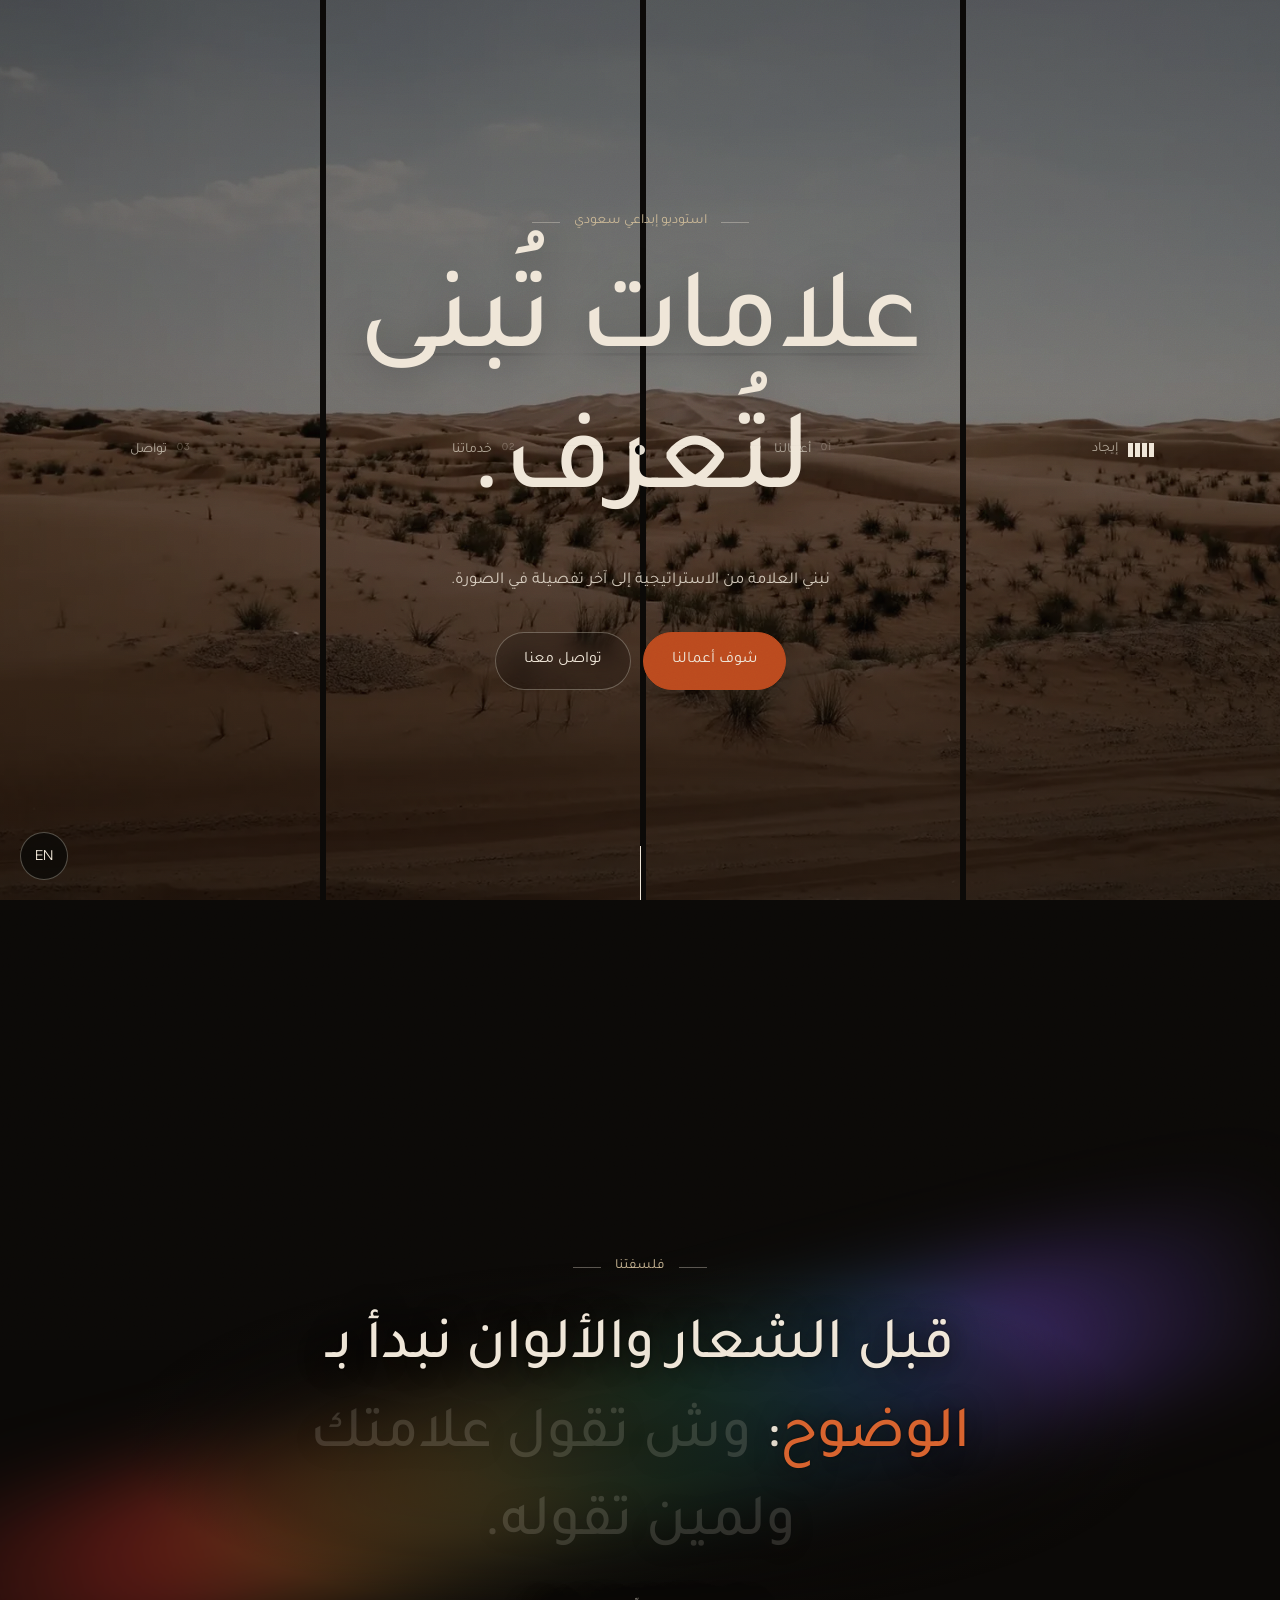
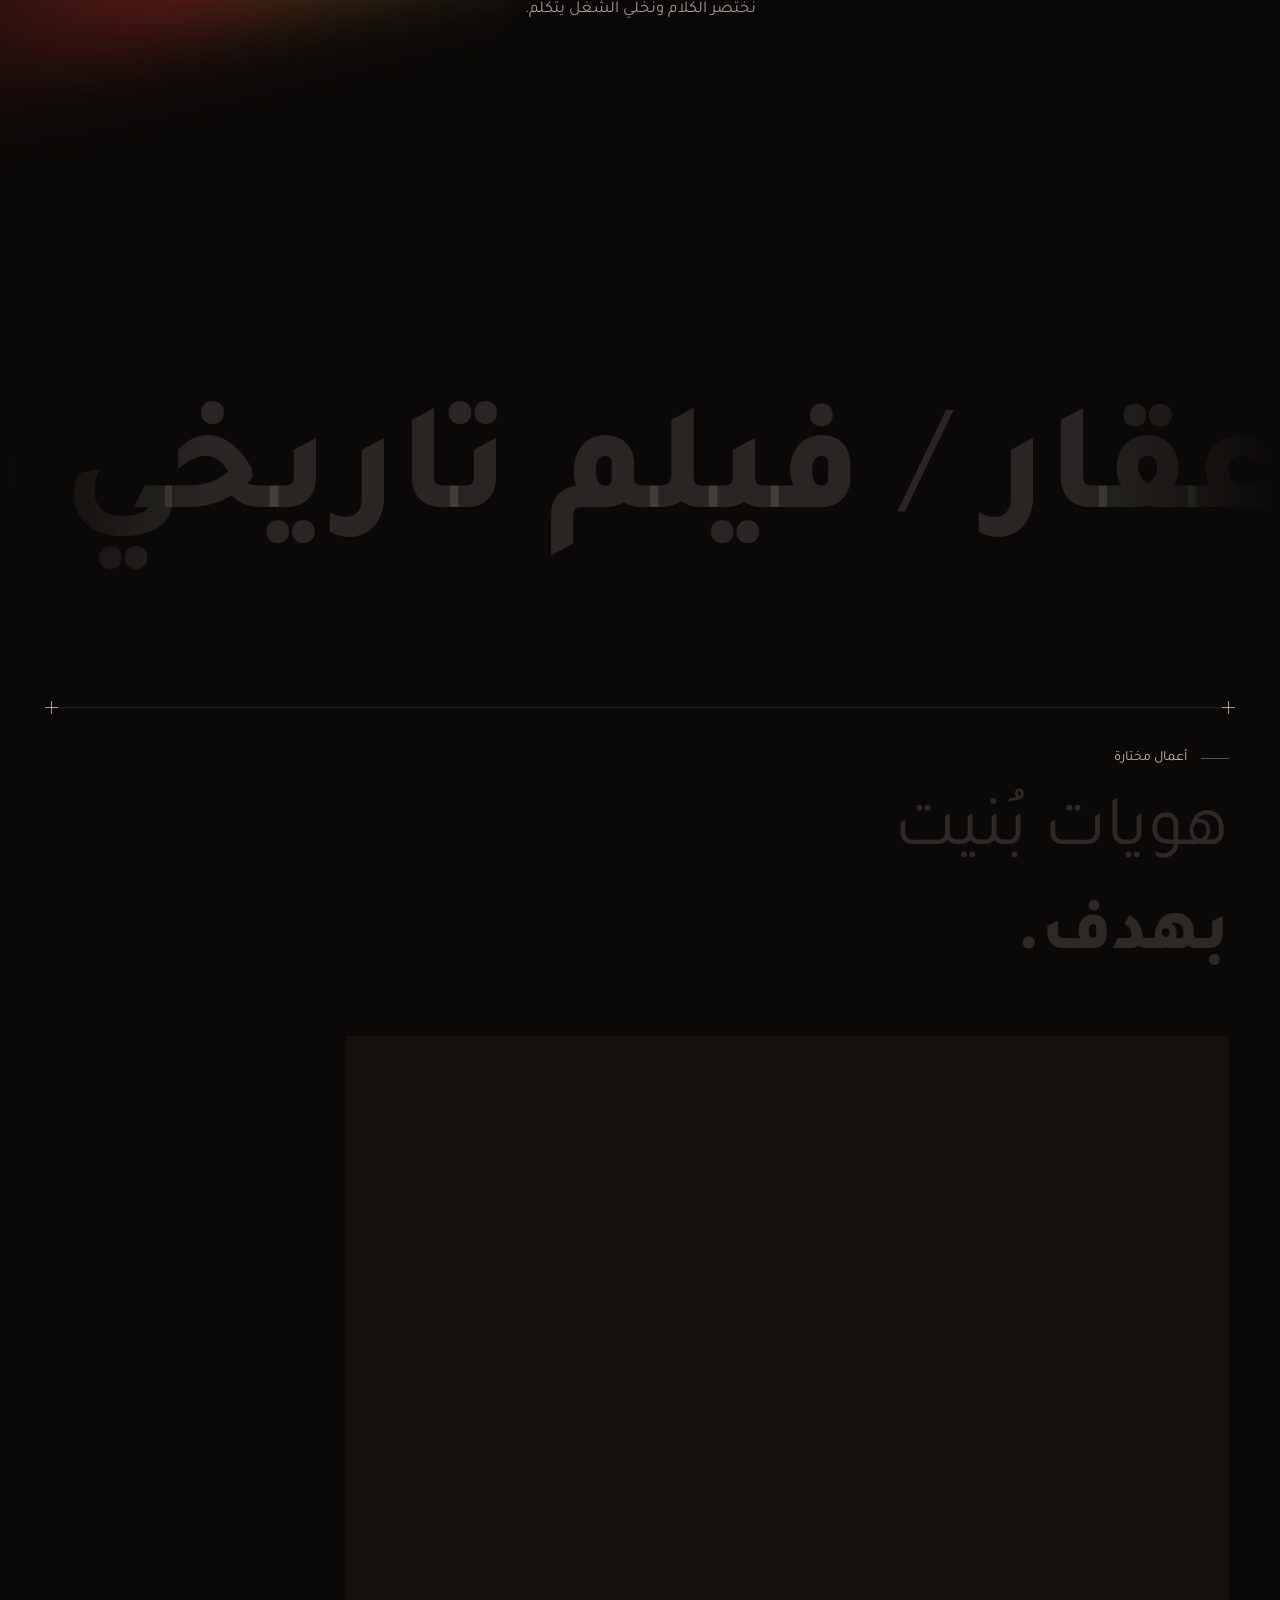
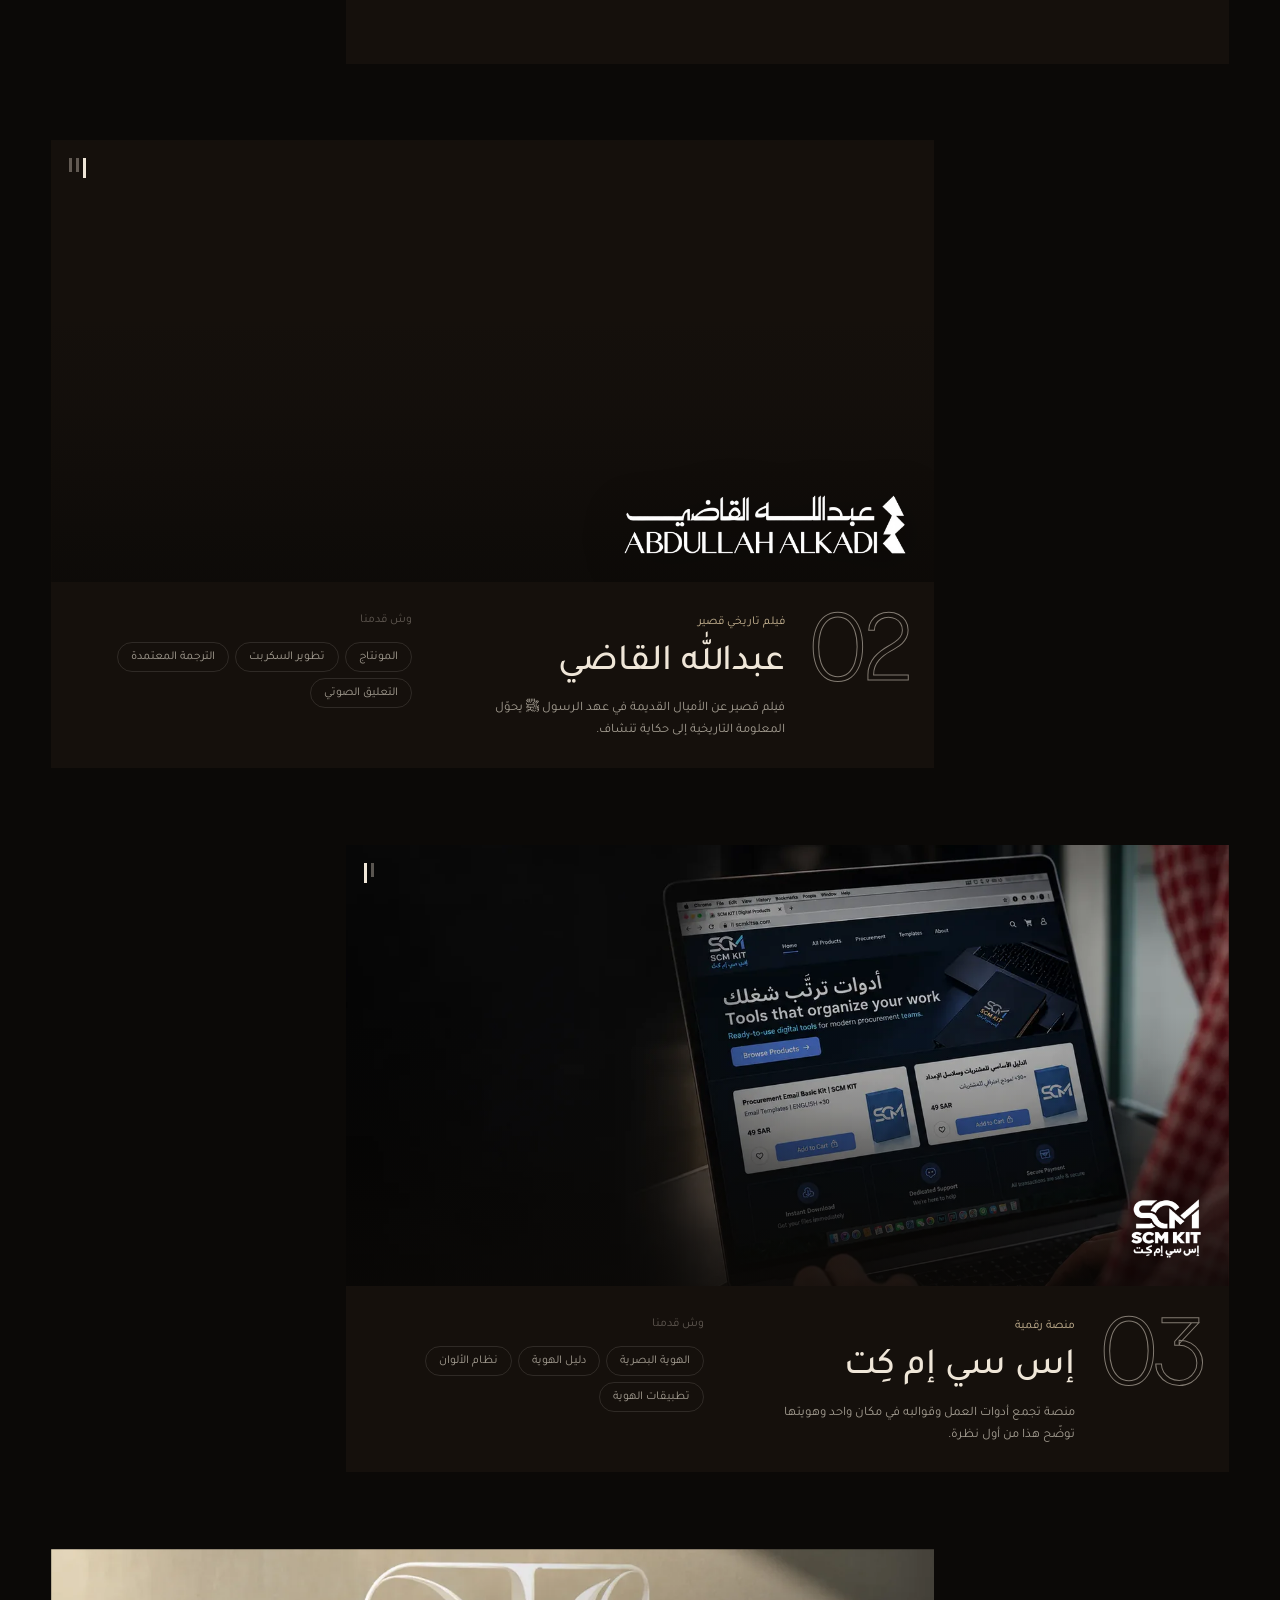
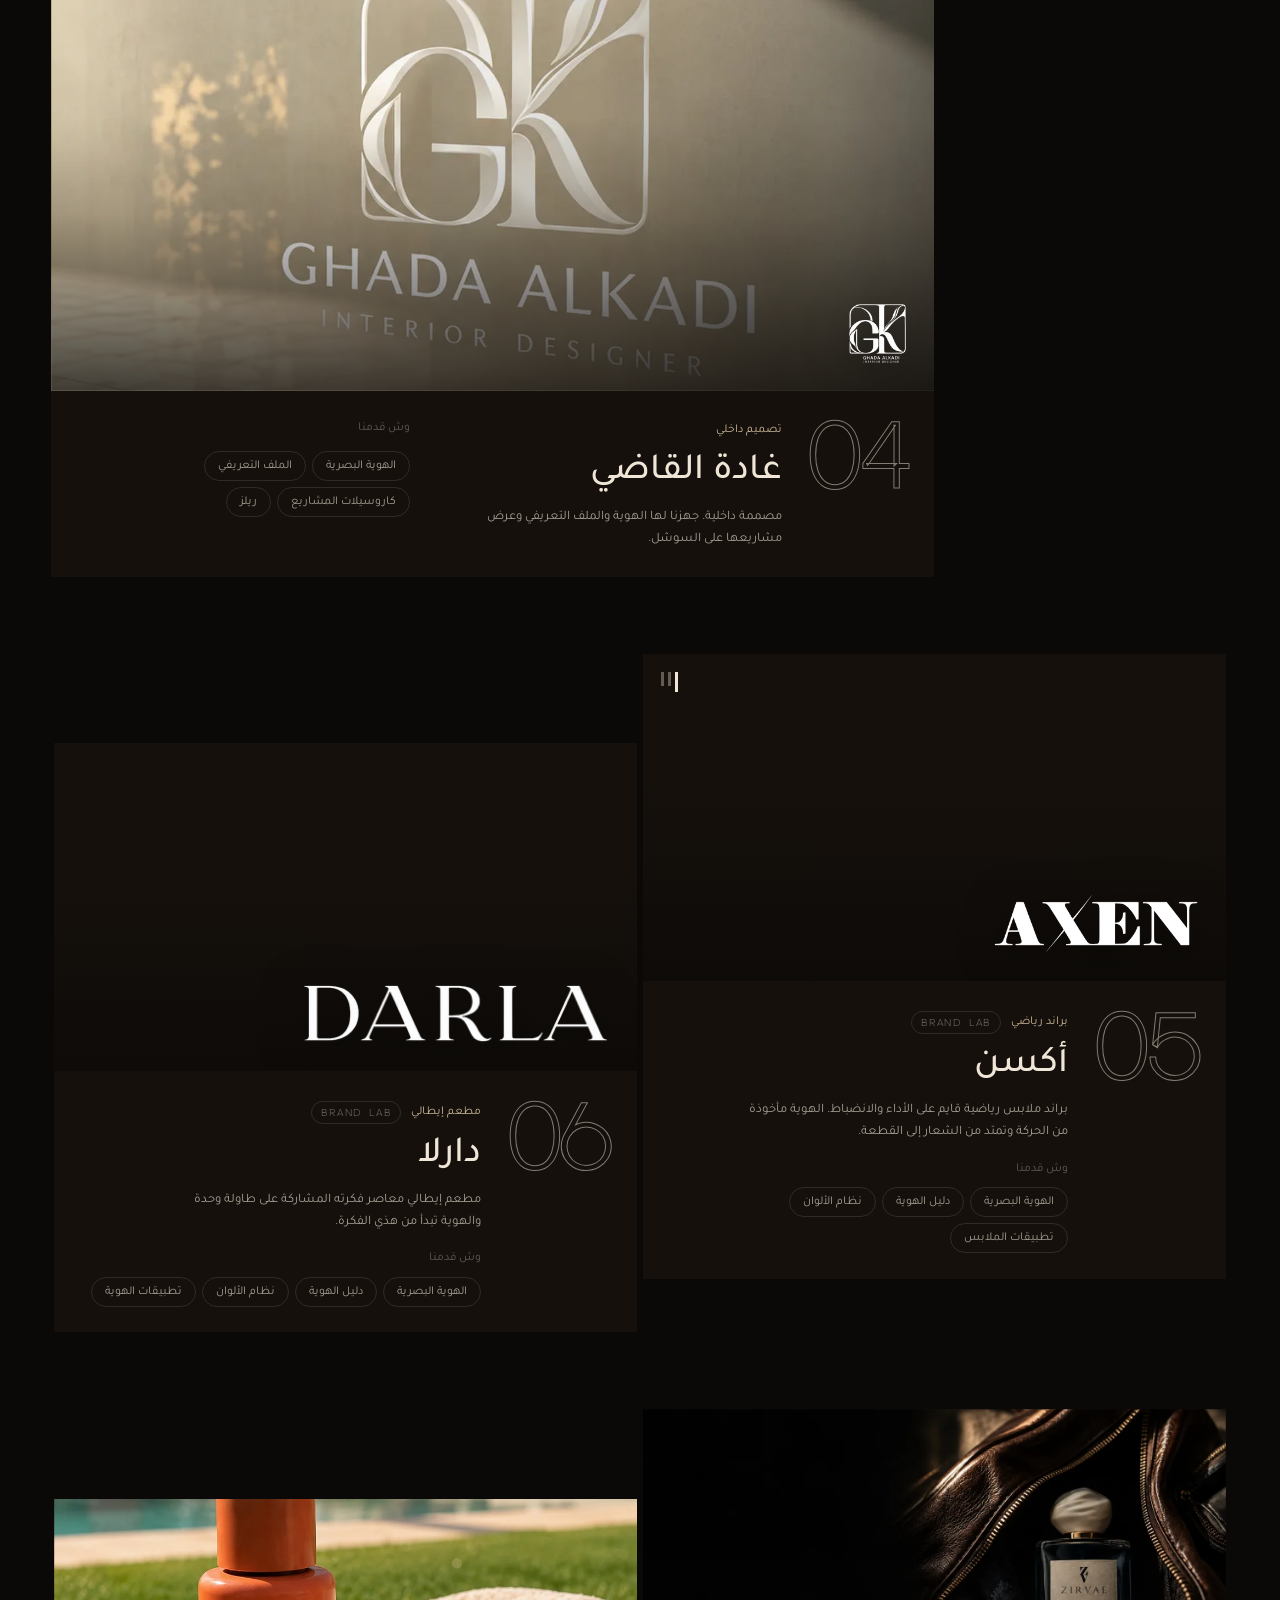
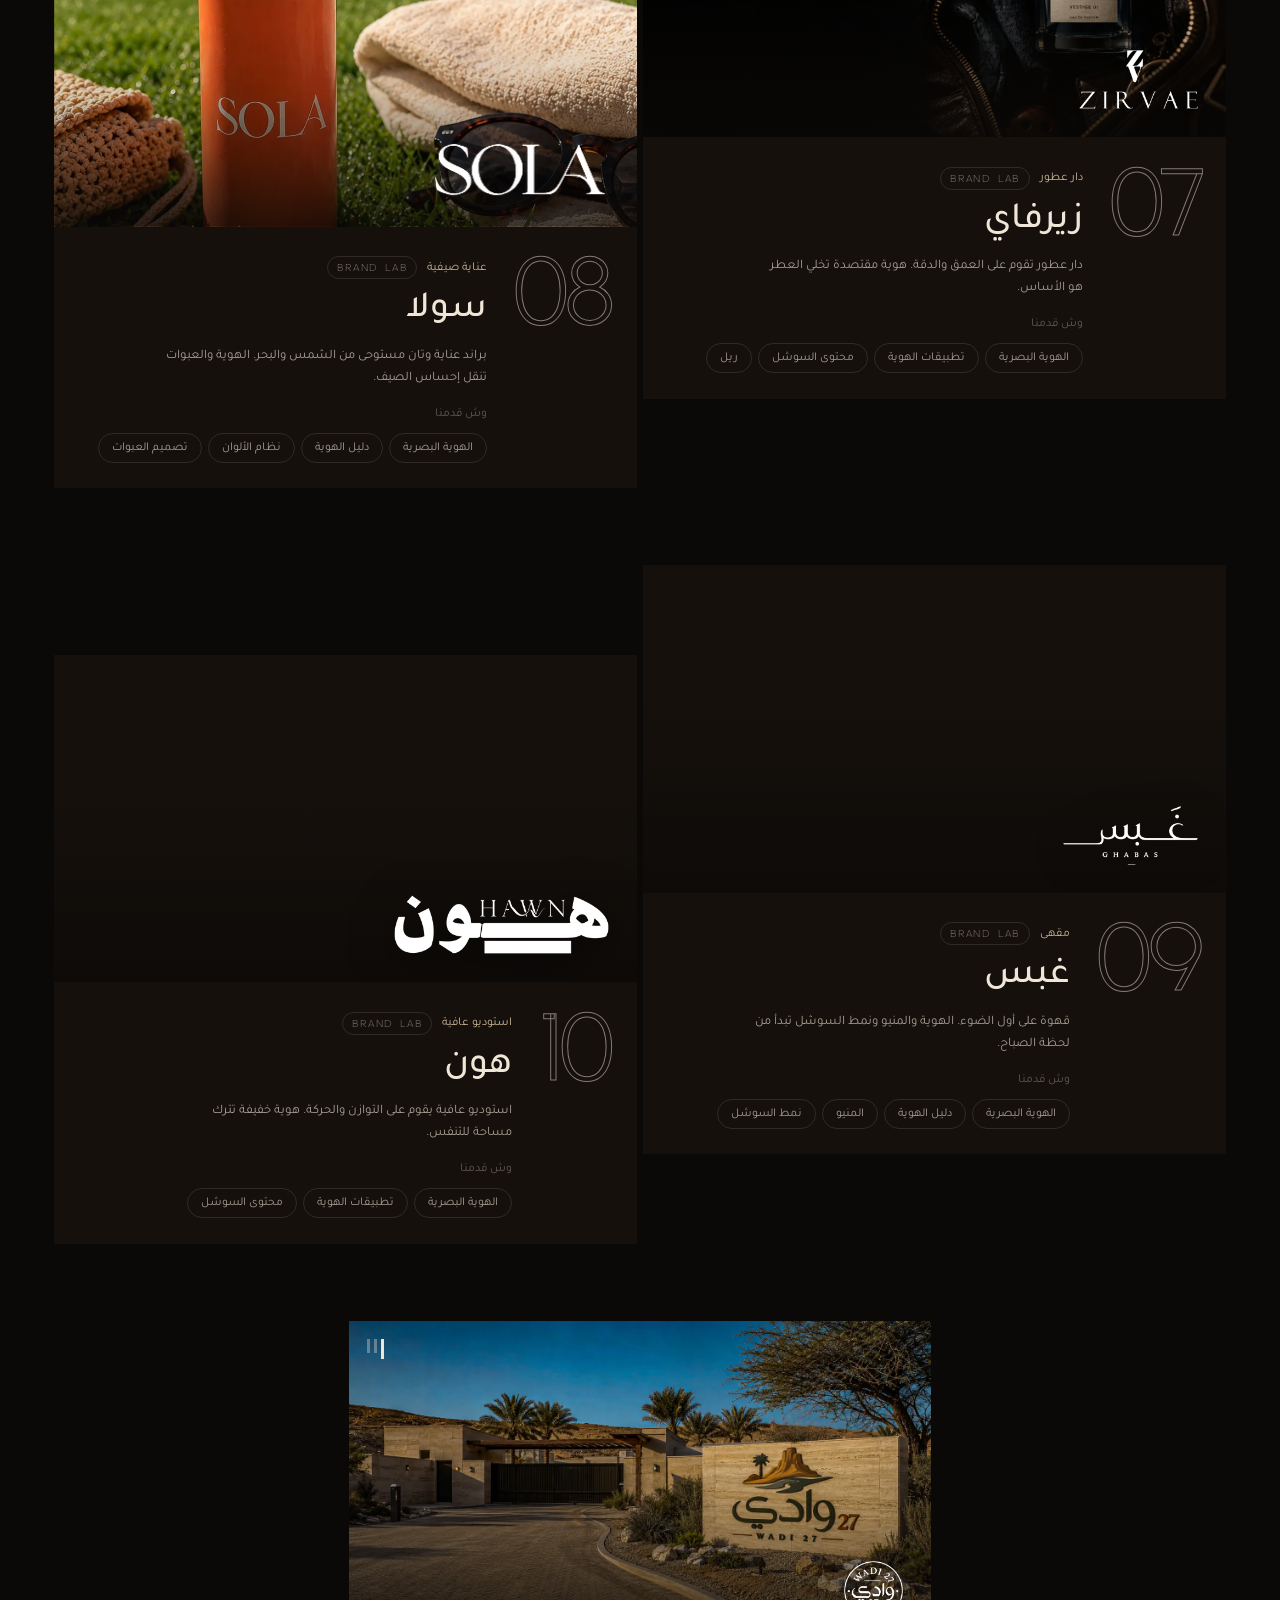
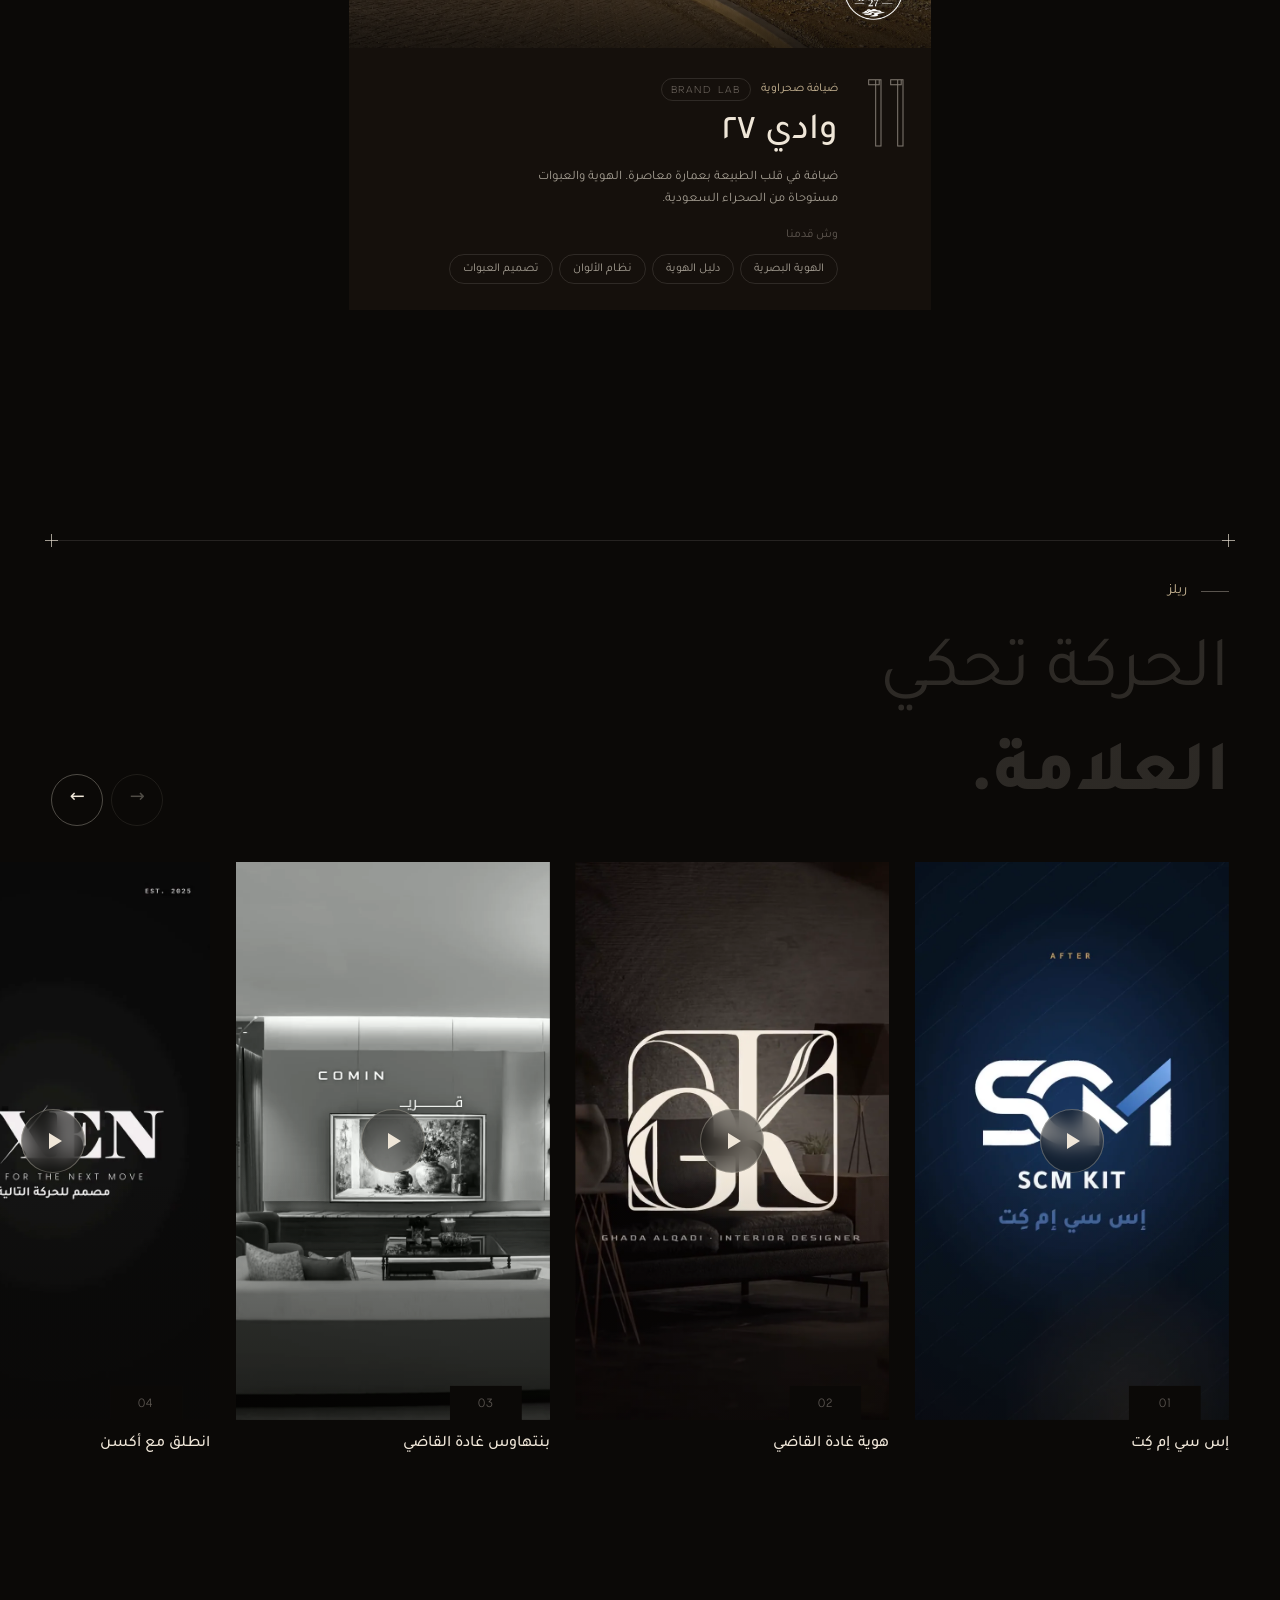
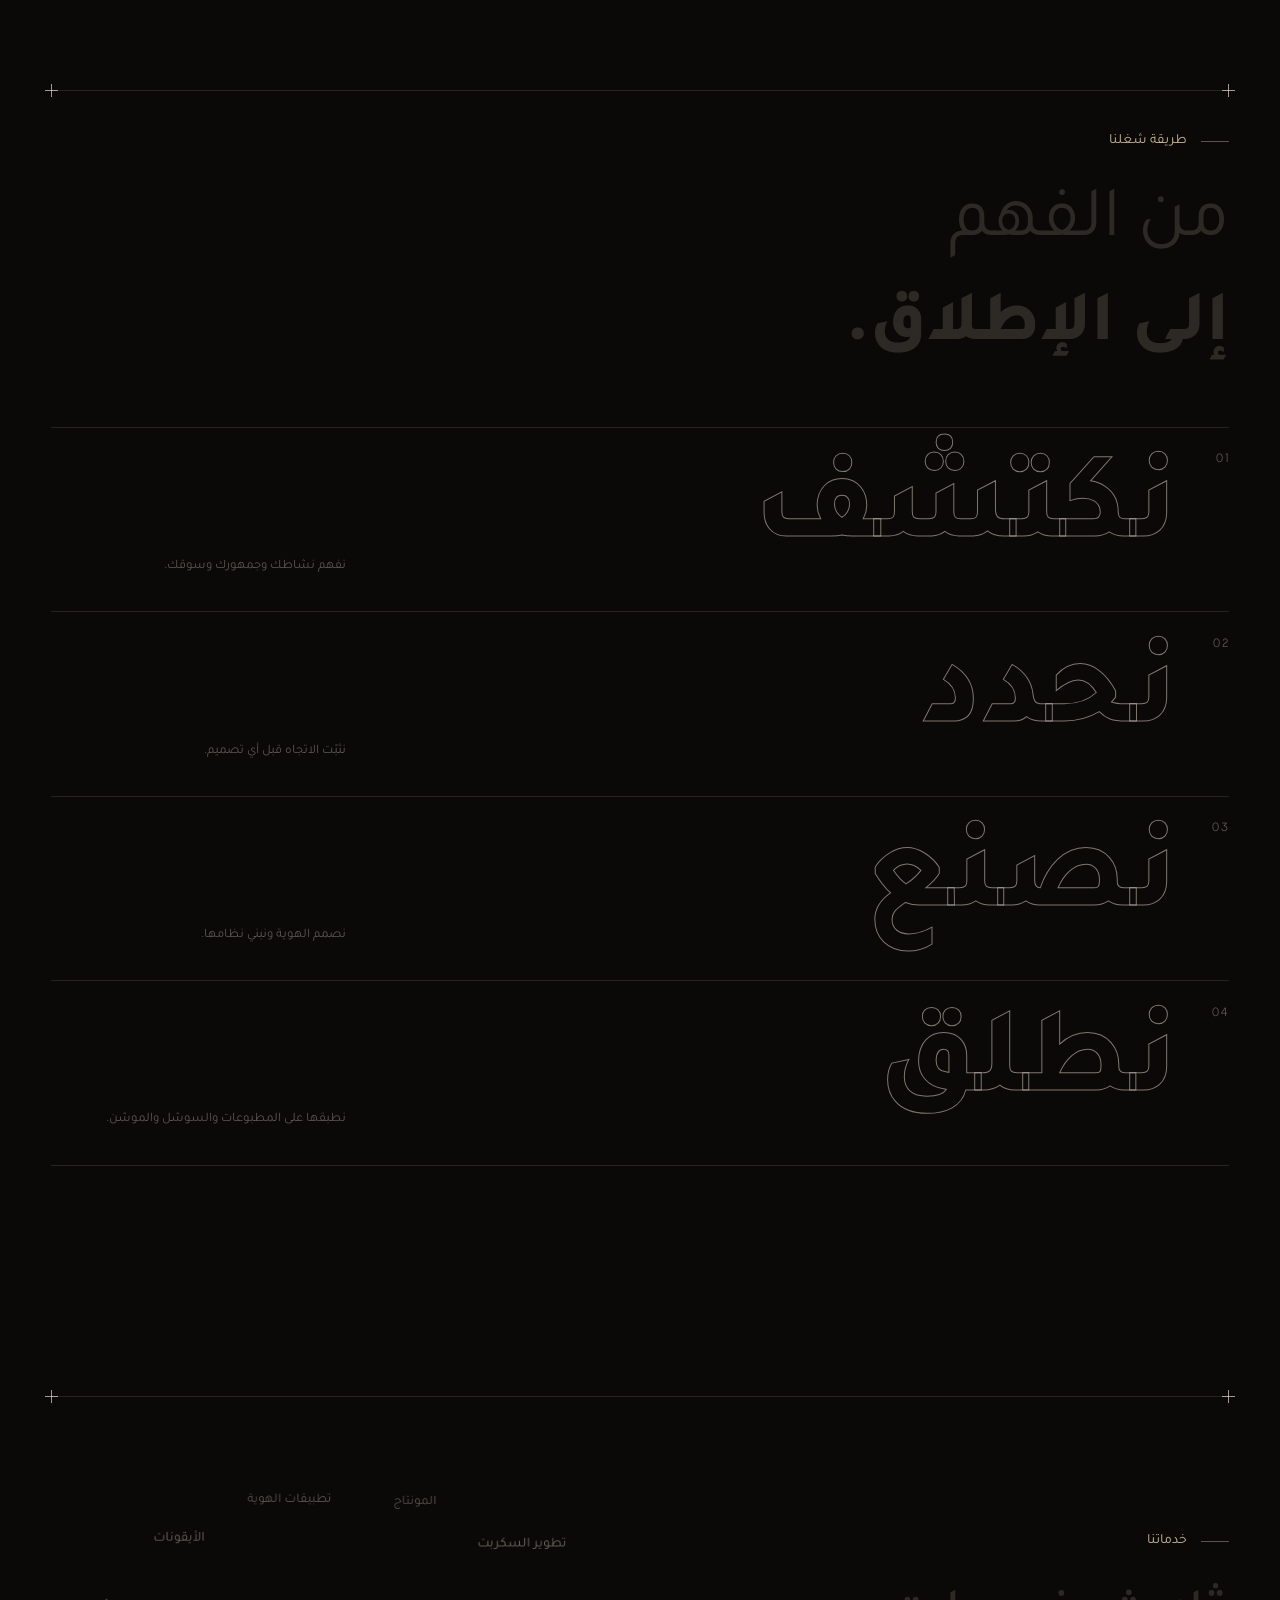
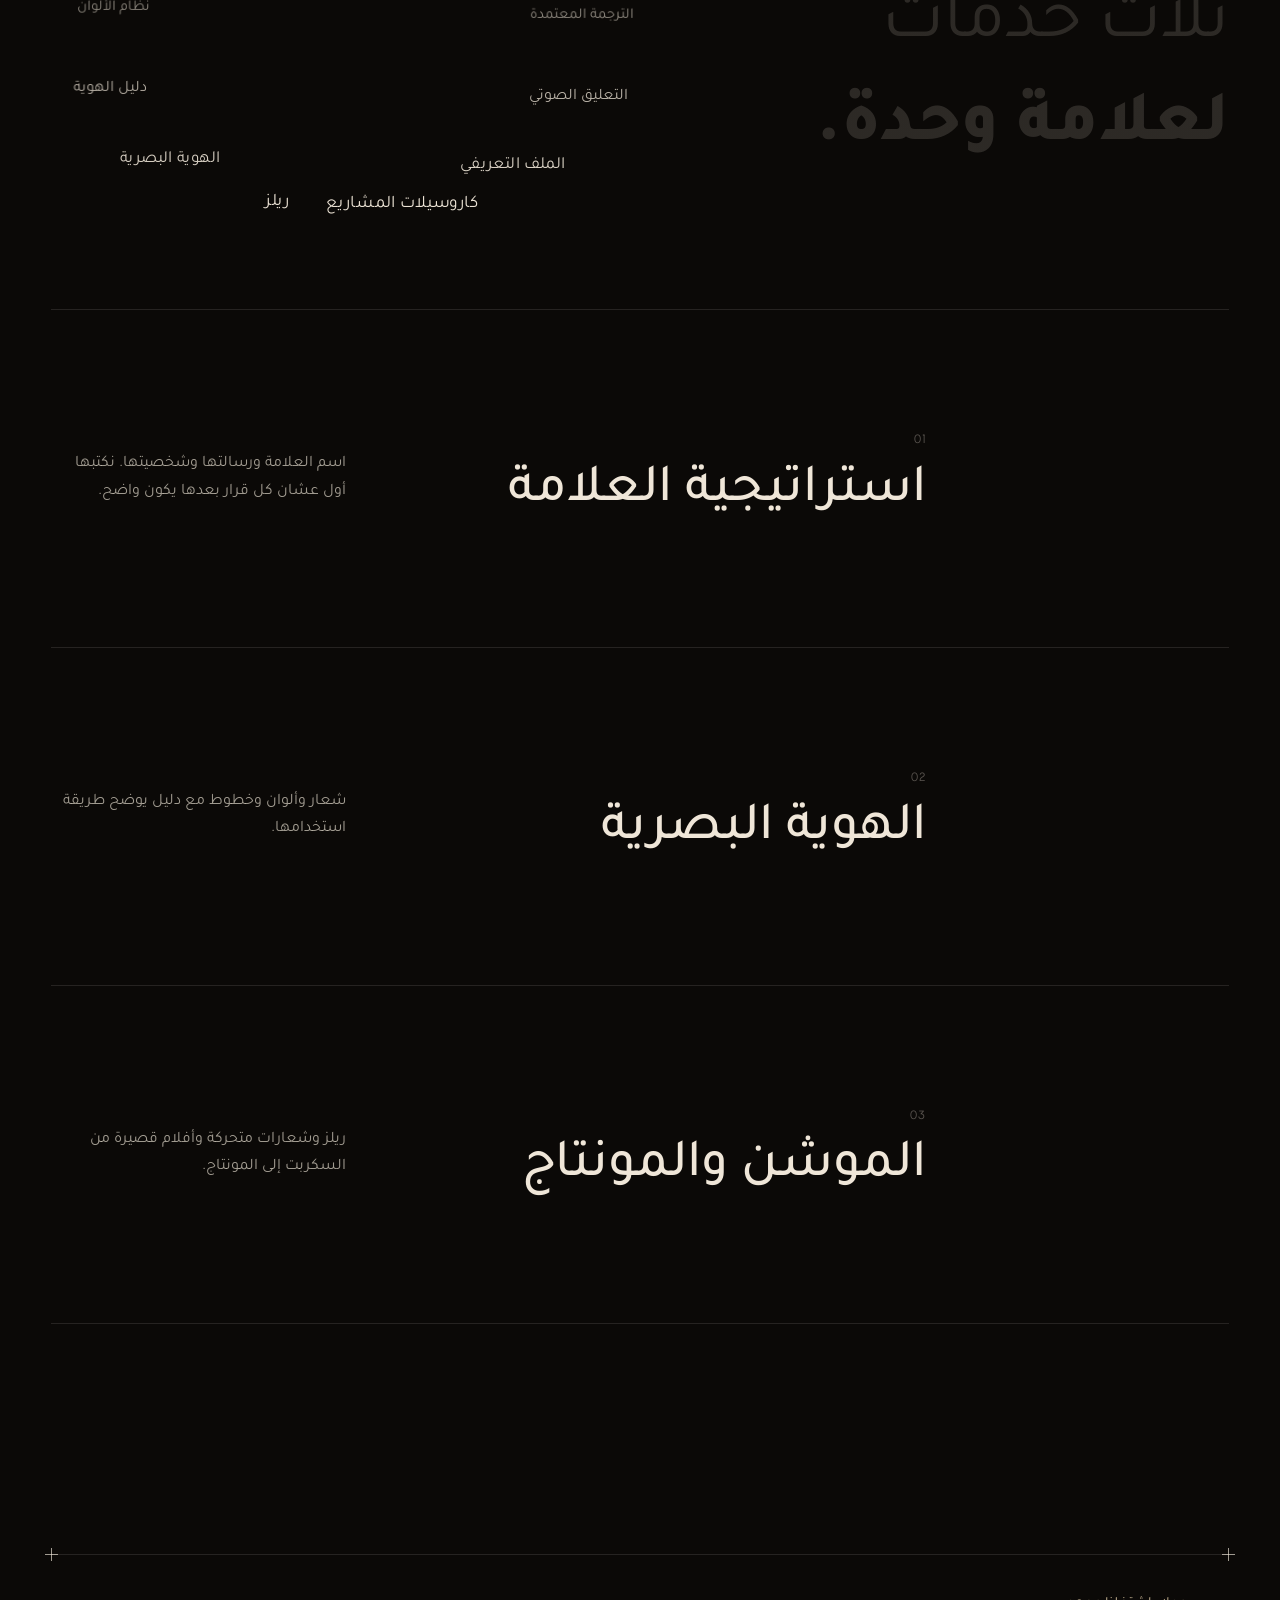
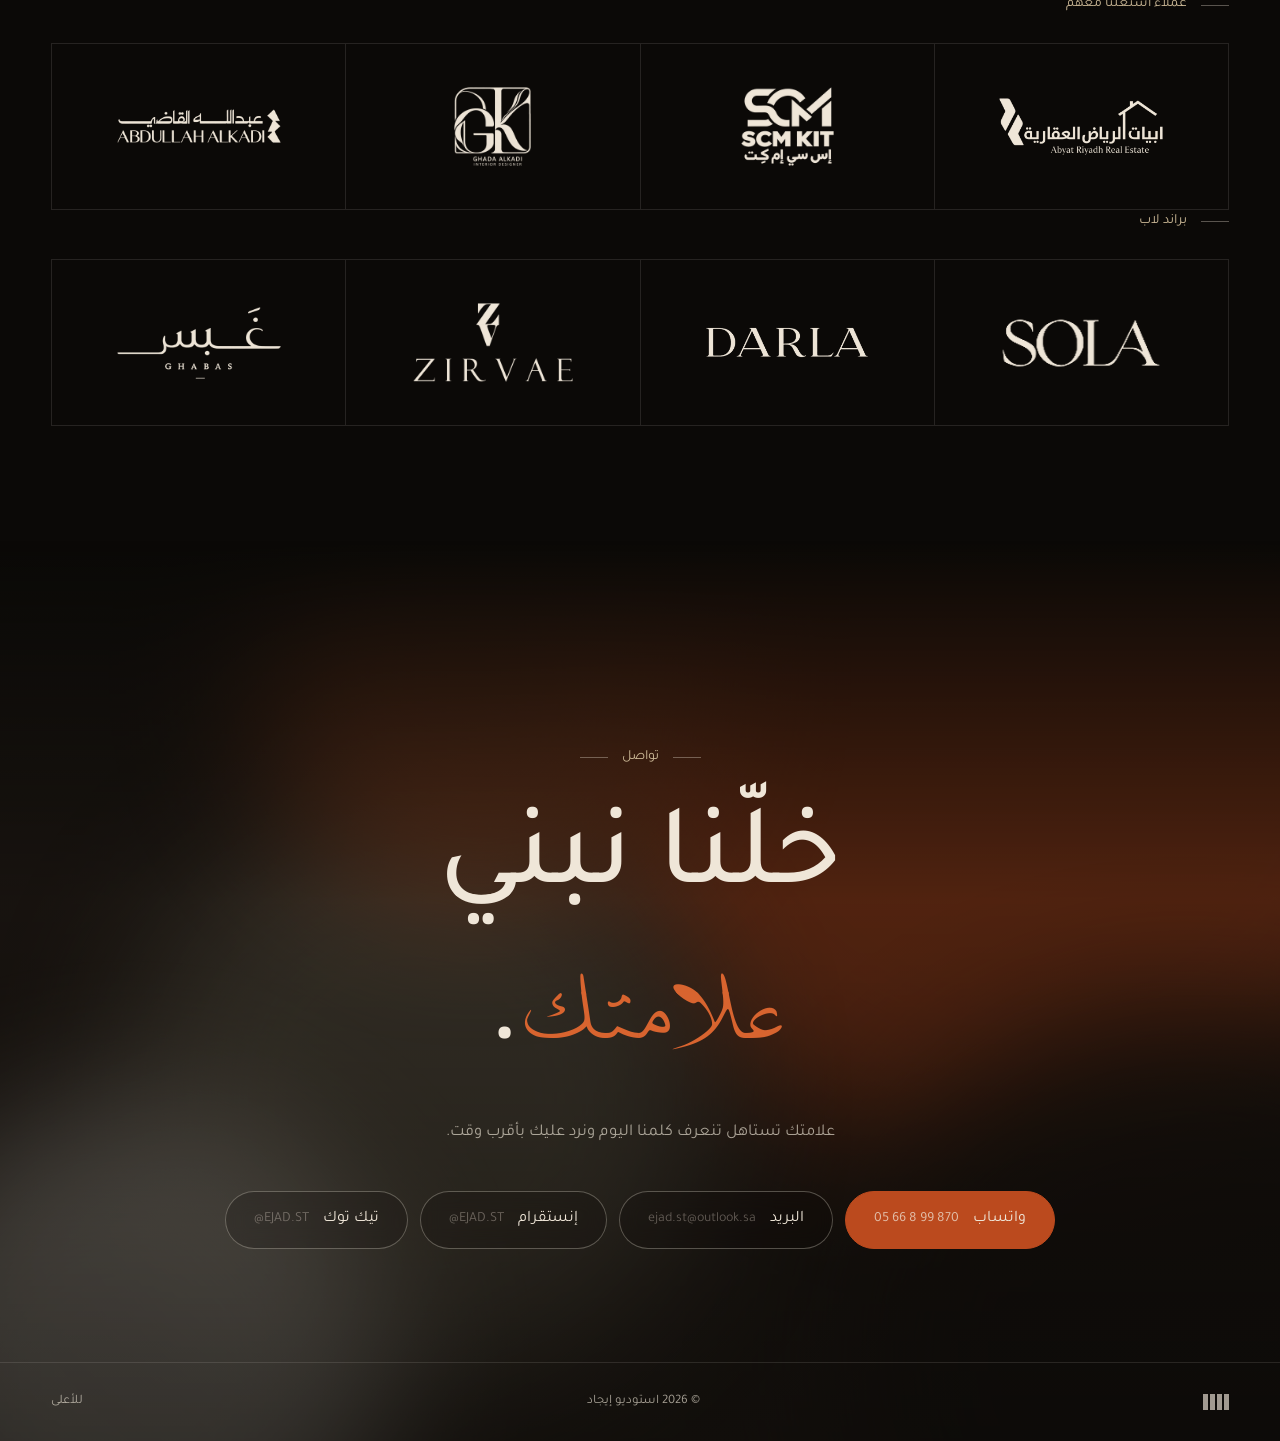
==== commit 5b57d124: "Point preview image to ejad.pages.dev Co-Authored-By: Claude Opus 5.5 <noreply@anthropic.com>" ====
--- a/index.html
+++ b/index.html
@@ -9,7 +9,7 @@
 <meta property="og:type" content="website">
 <meta property="og:title" content="EJAD Studio — إيجاد">
 <meta property="og:description" content="Brands built to be recognized. علامات تُبنى لتُعرف.">
-<meta property="og:image" content="https://ejadstudio.github.io/assets/hero-poster.webp">
+<meta property="og:image" content="https://ejad.pages.dev/assets/hero-poster.webp">
 <link rel="icon" href="assets/favicon.svg" type="image/svg+xml">
 <link rel="icon" href="assets/favicon.png" type="image/png" sizes="64x64">
 <link rel="apple-touch-icon" href="assets/apple-touch-icon.png">
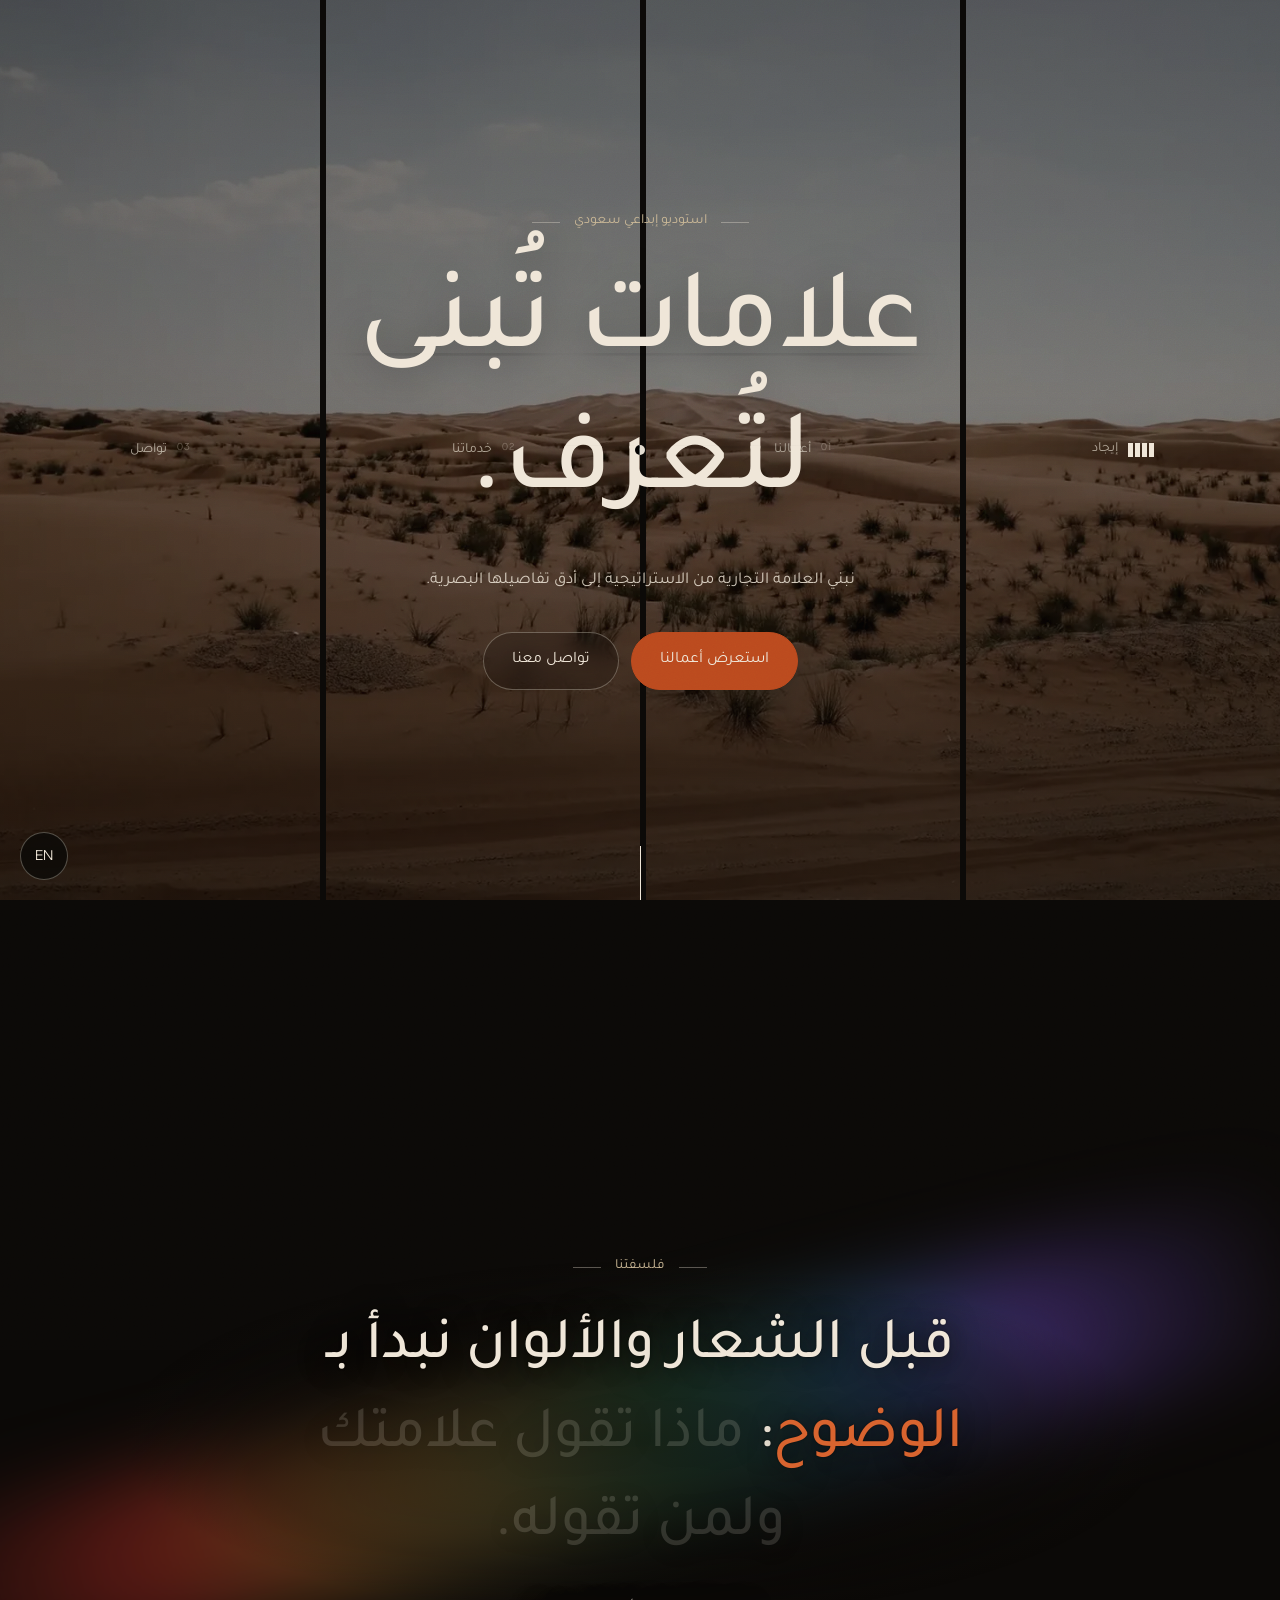
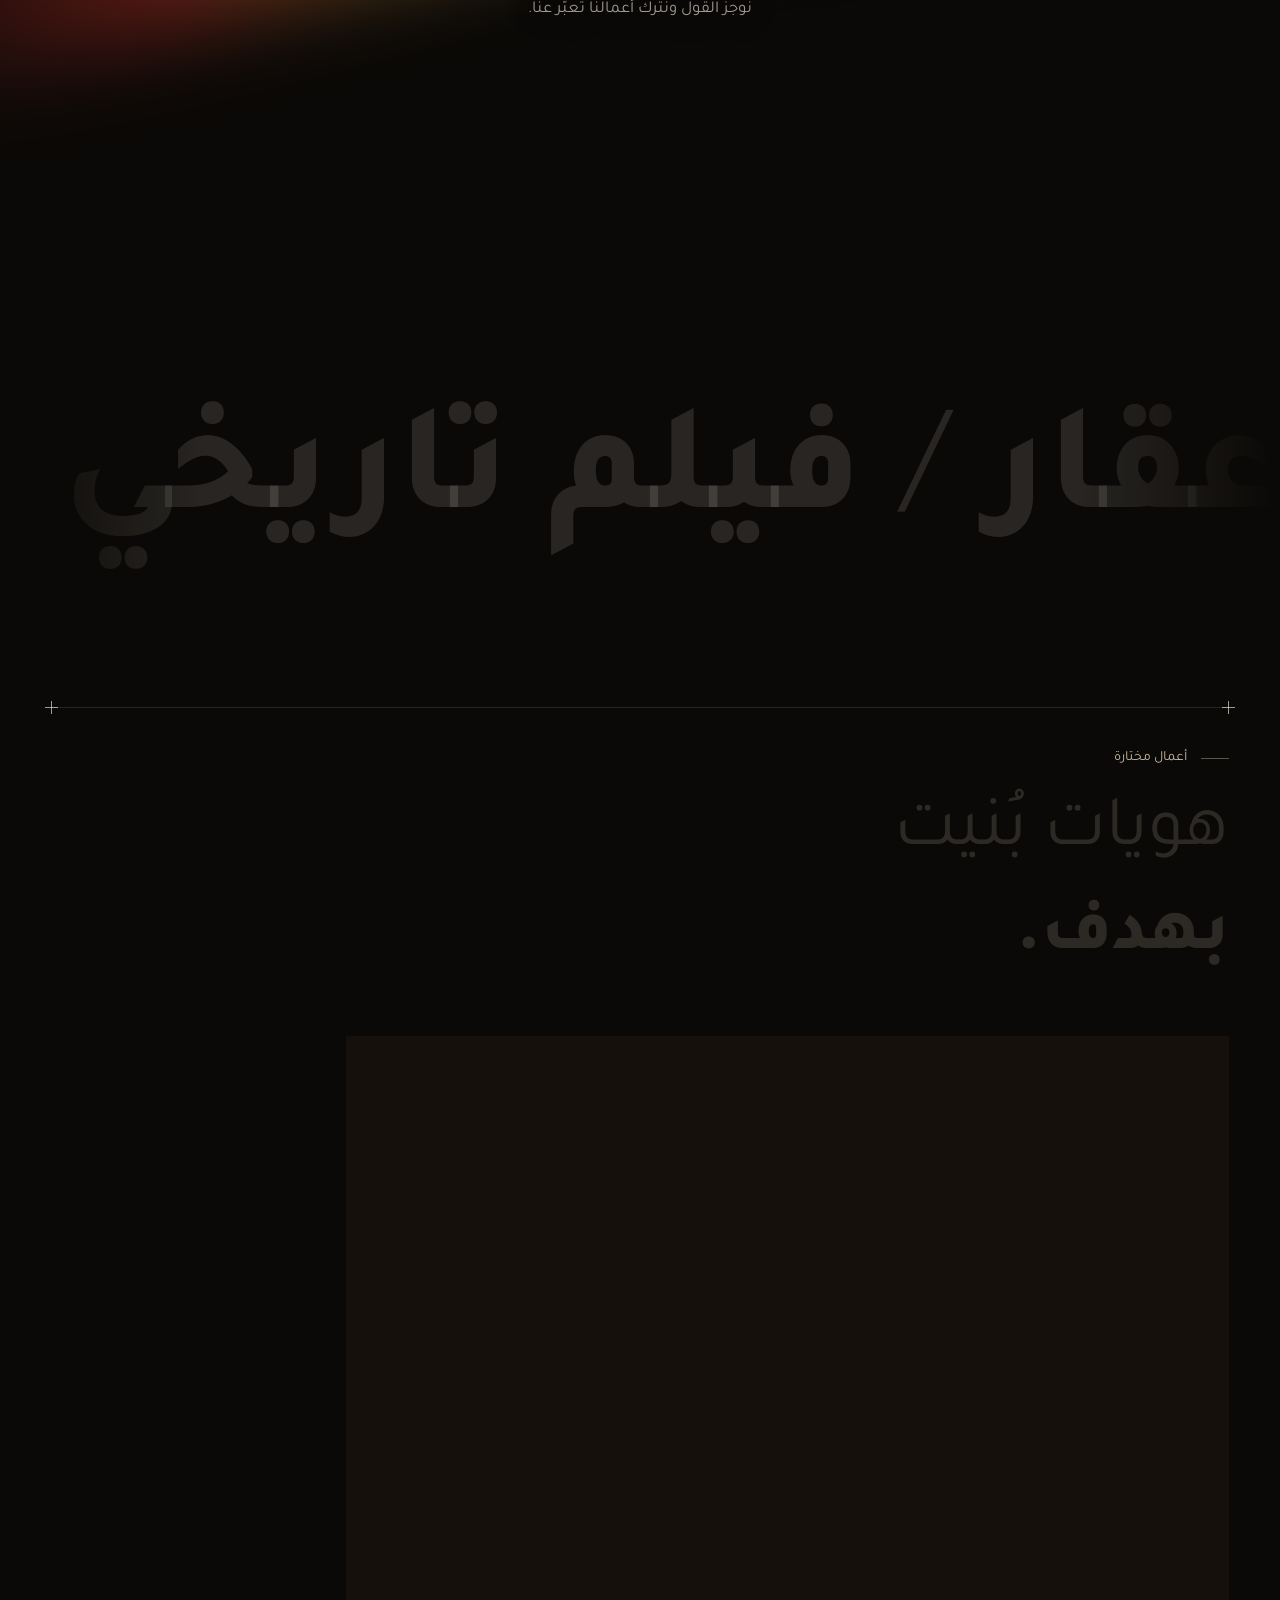
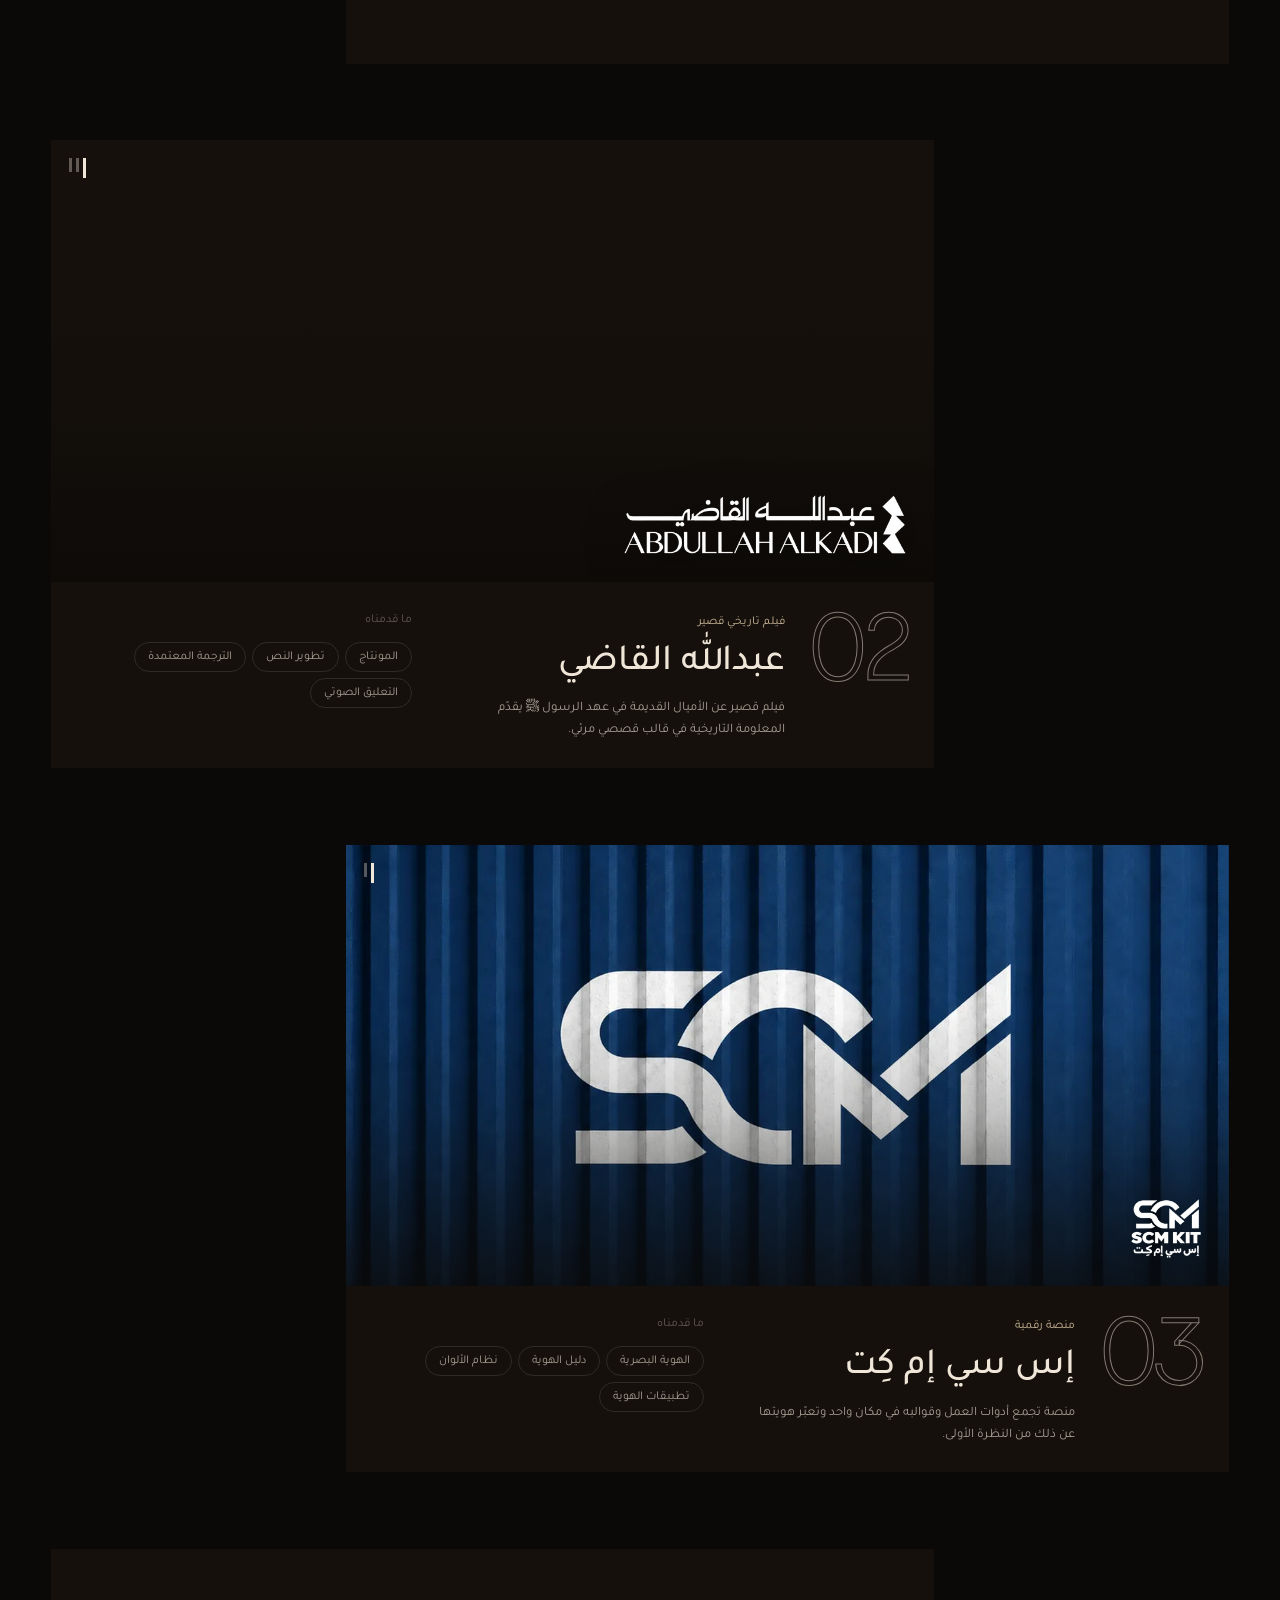
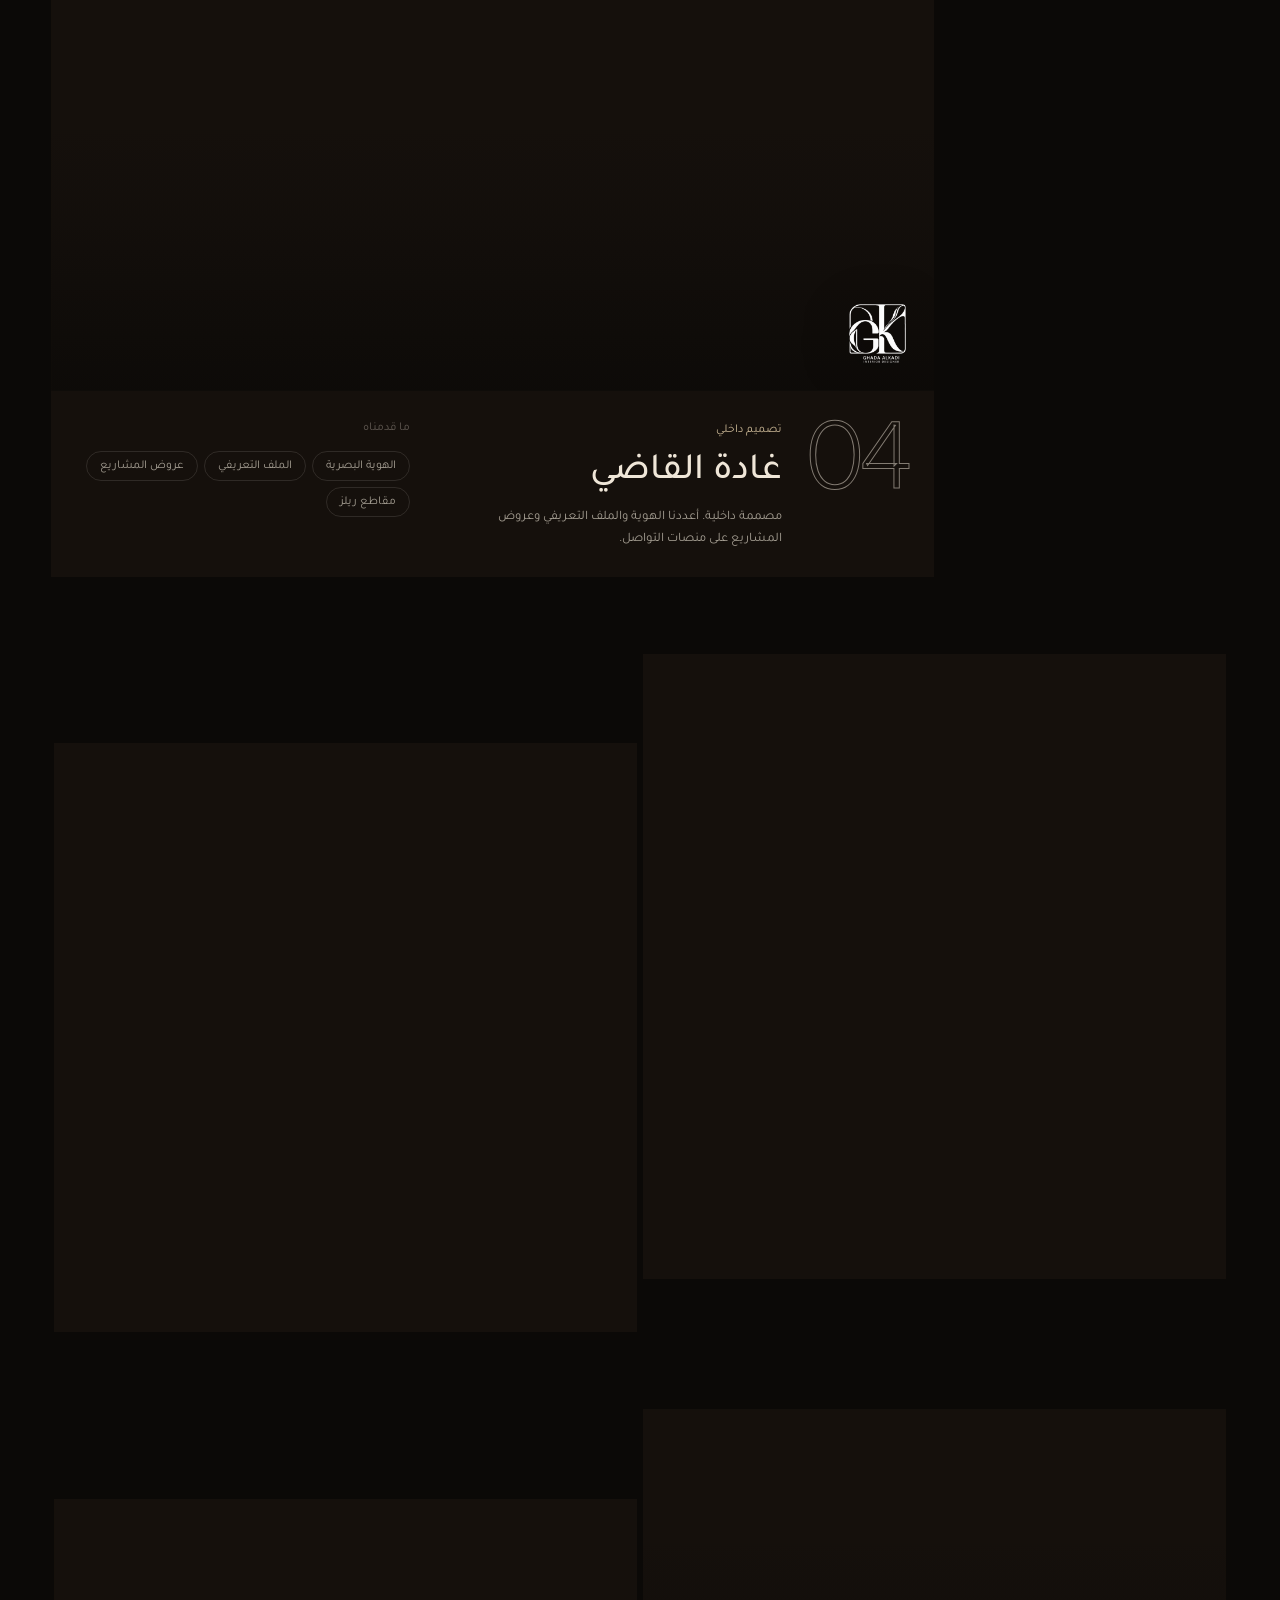
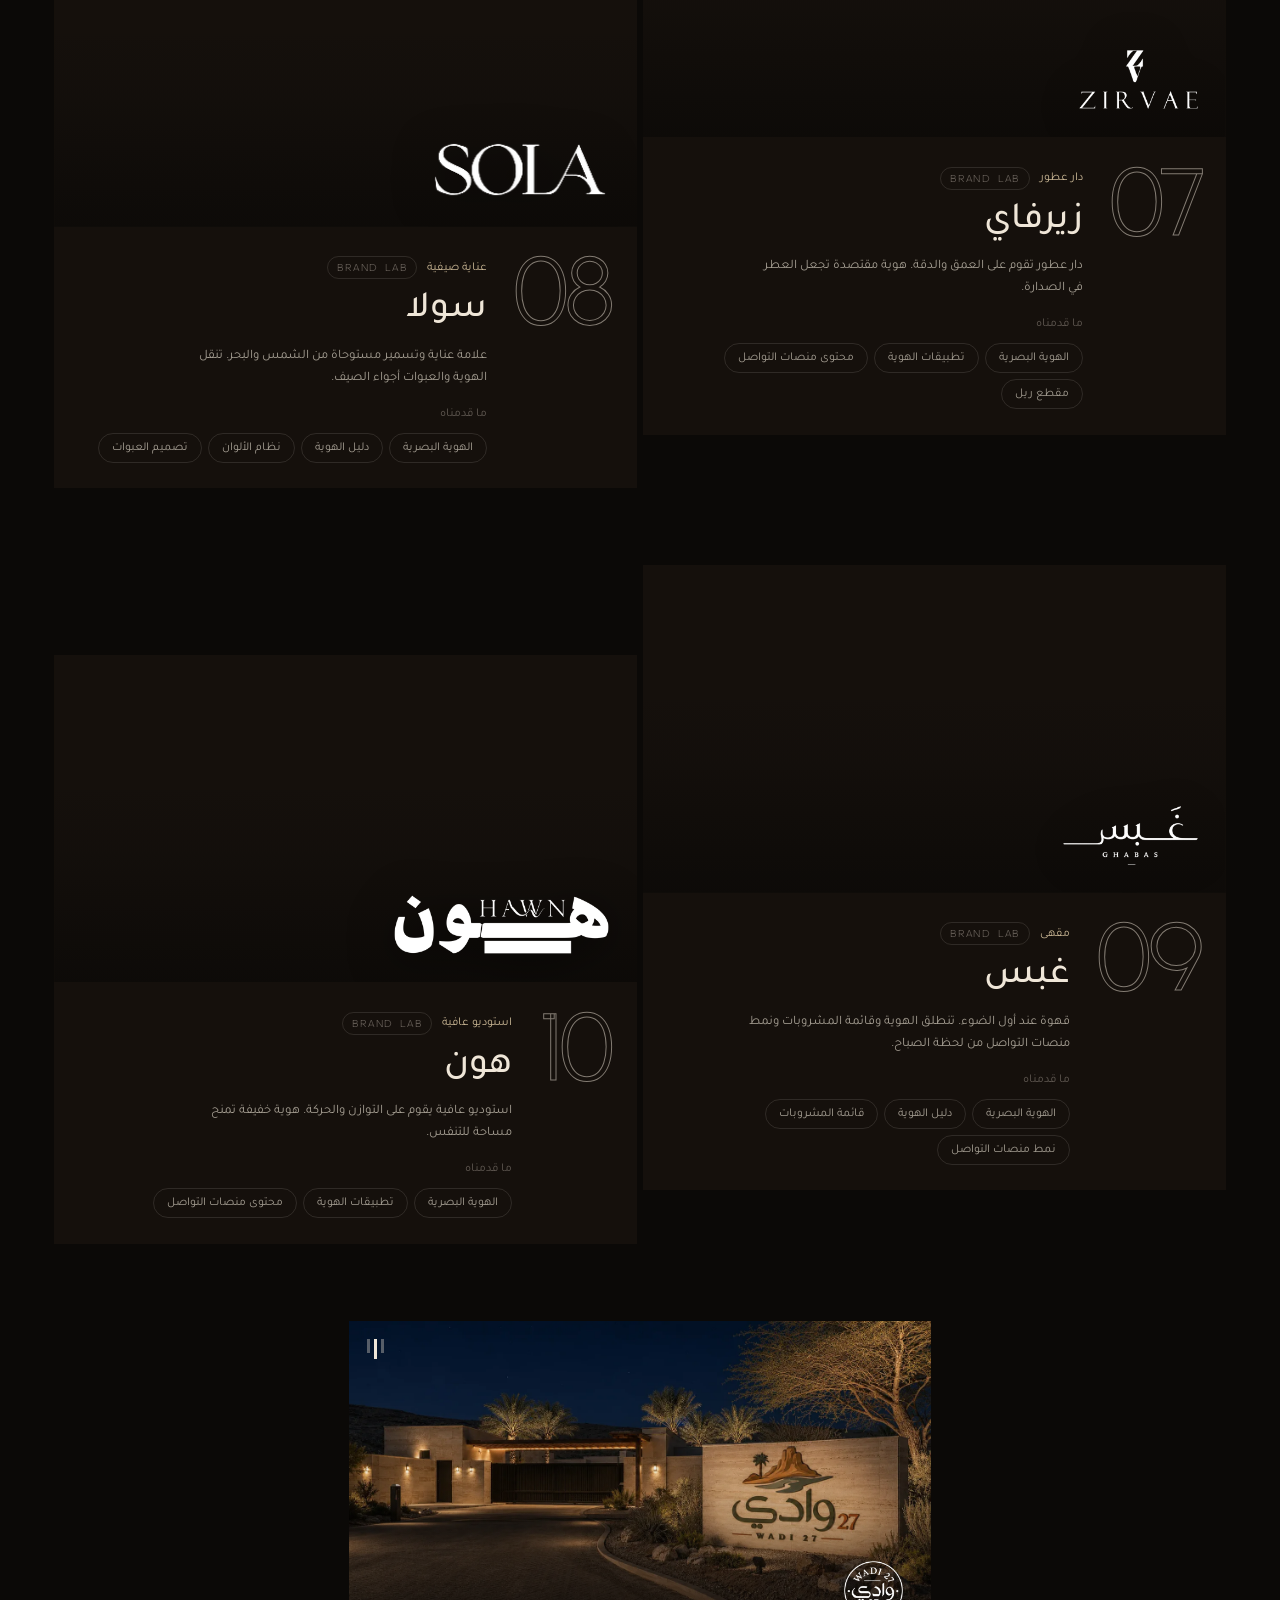
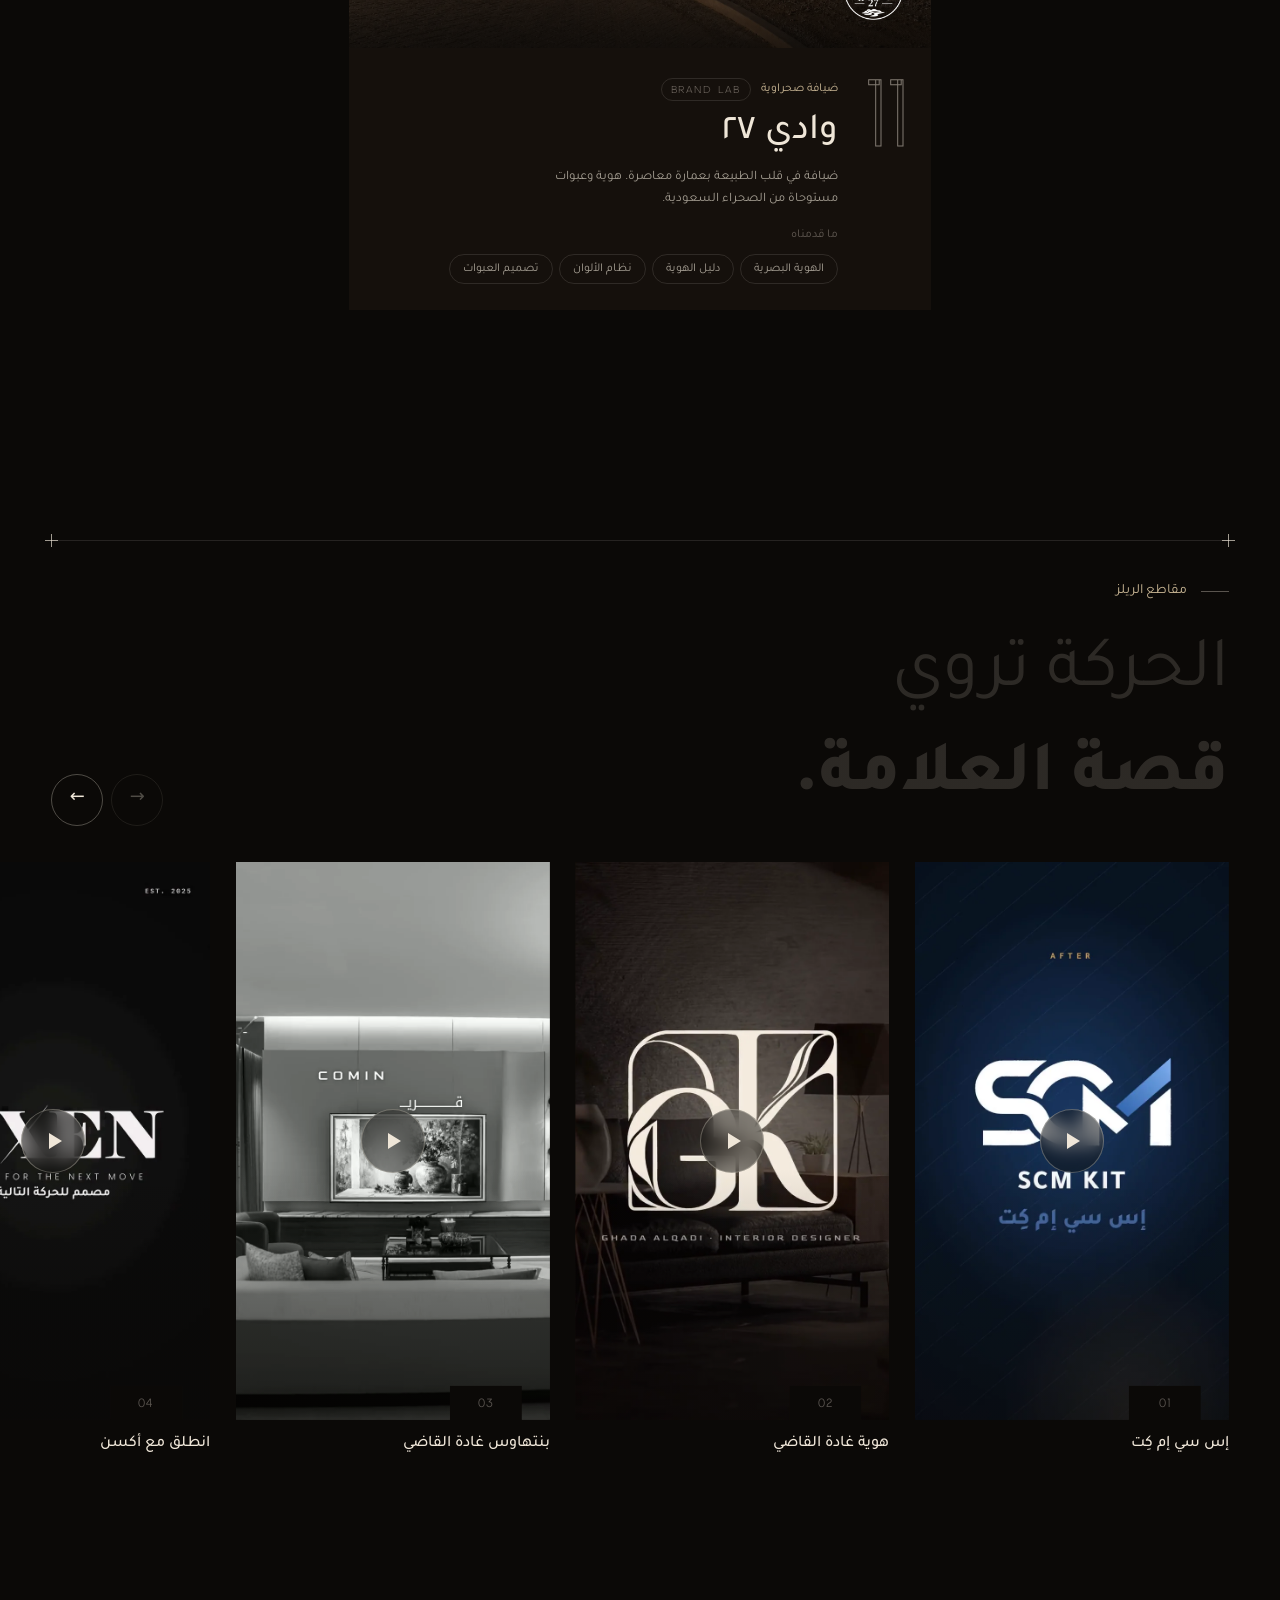
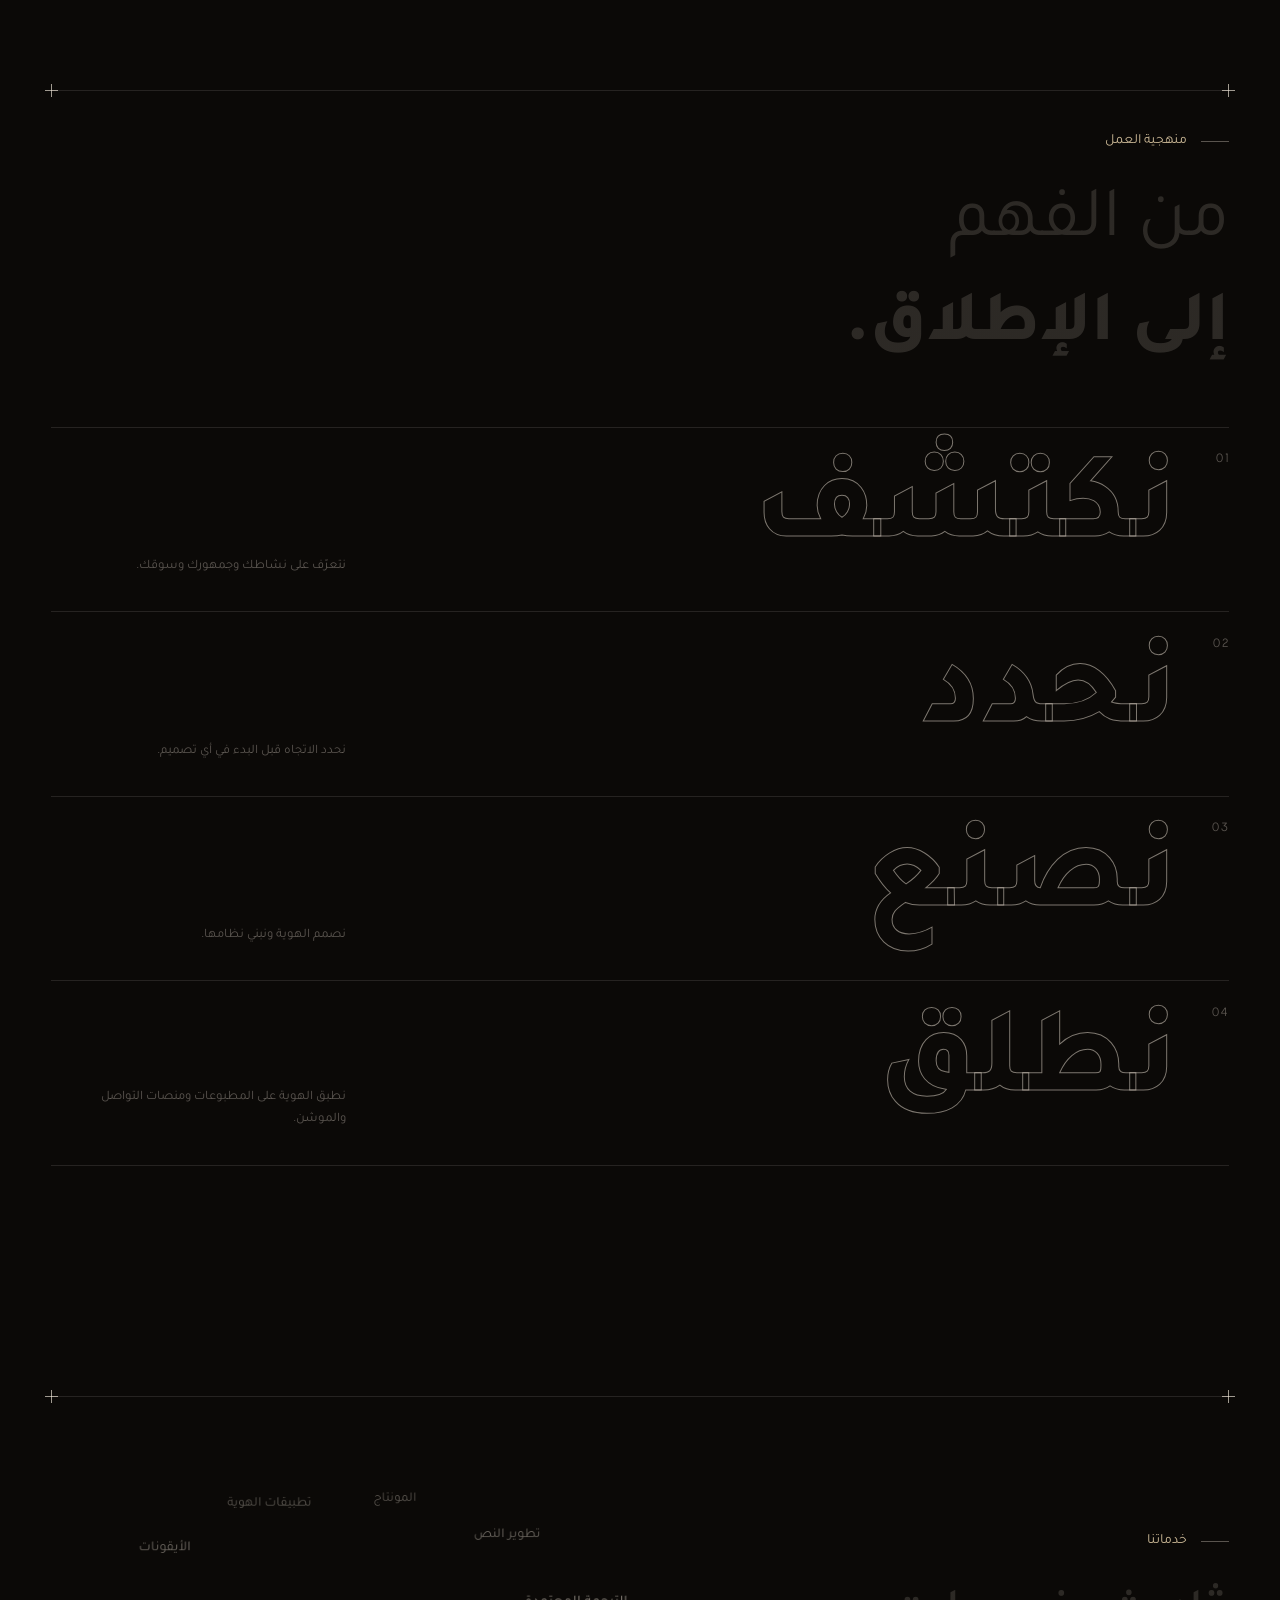
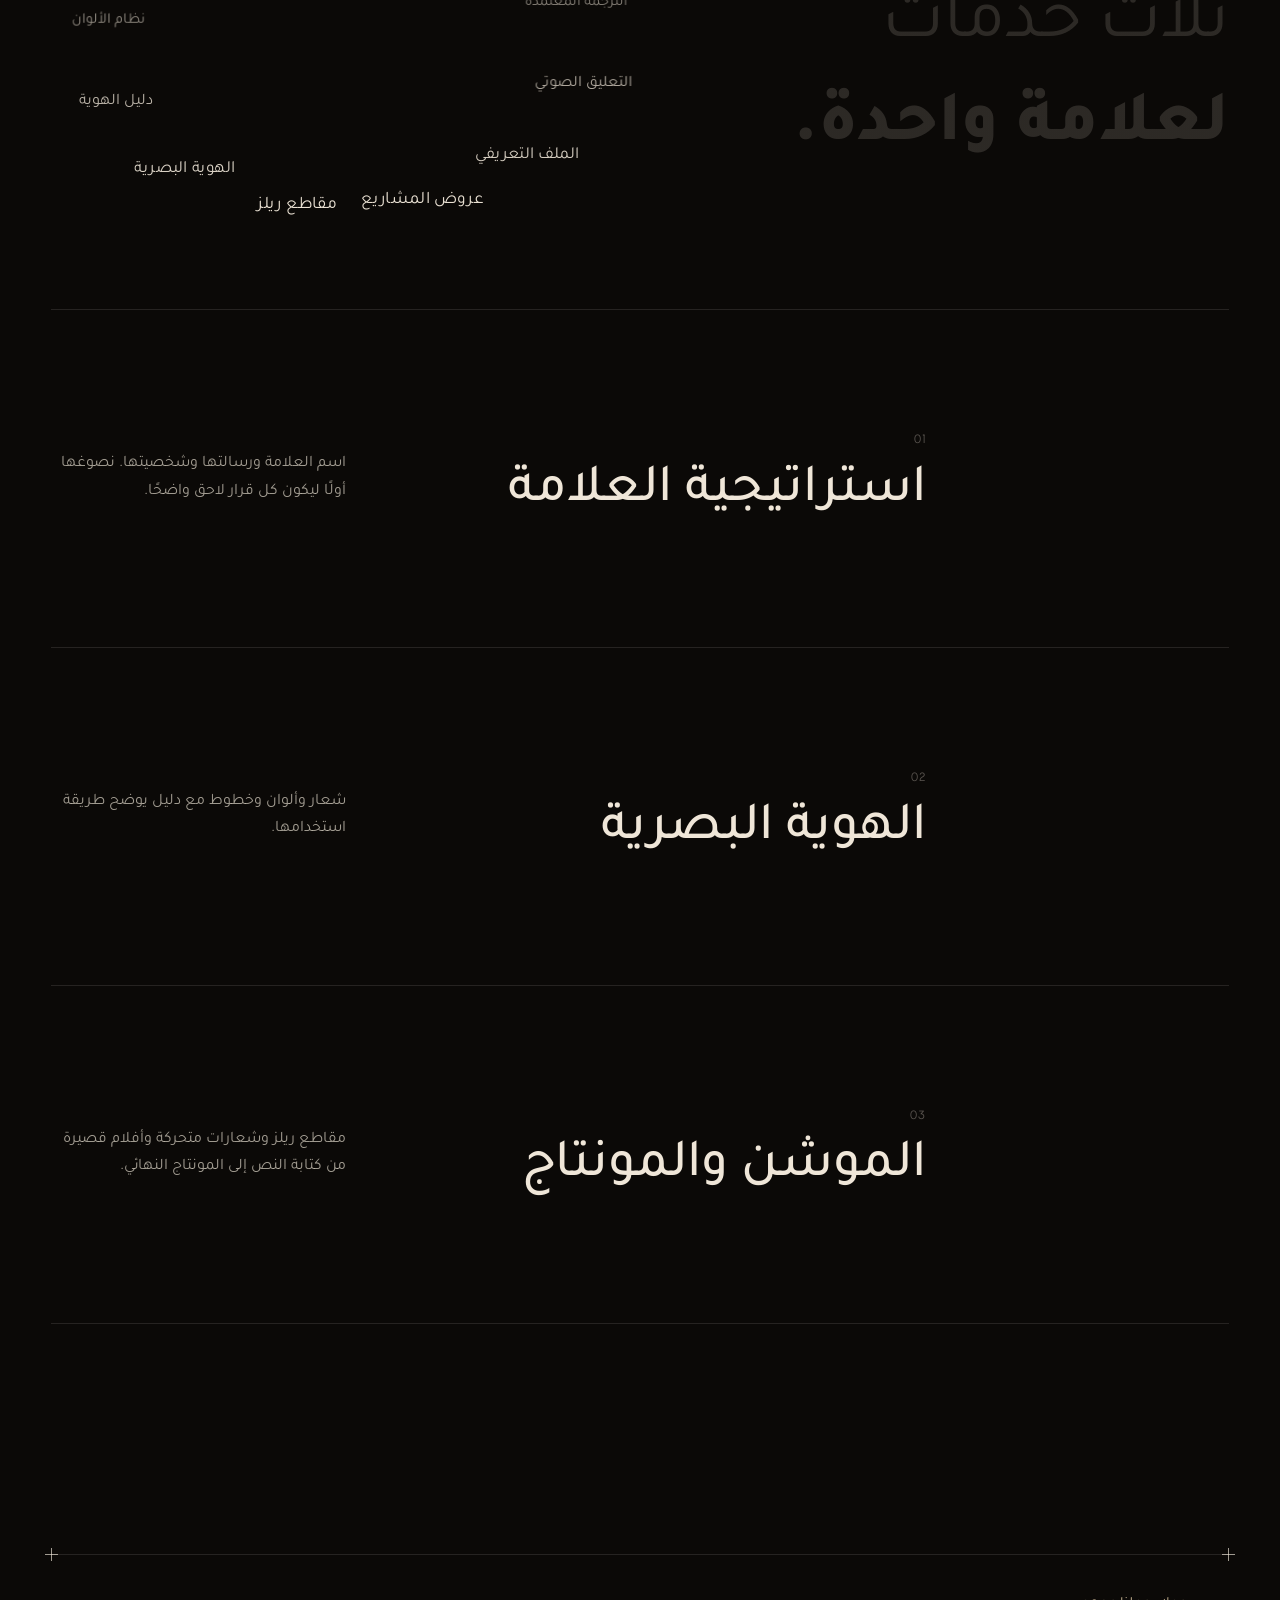
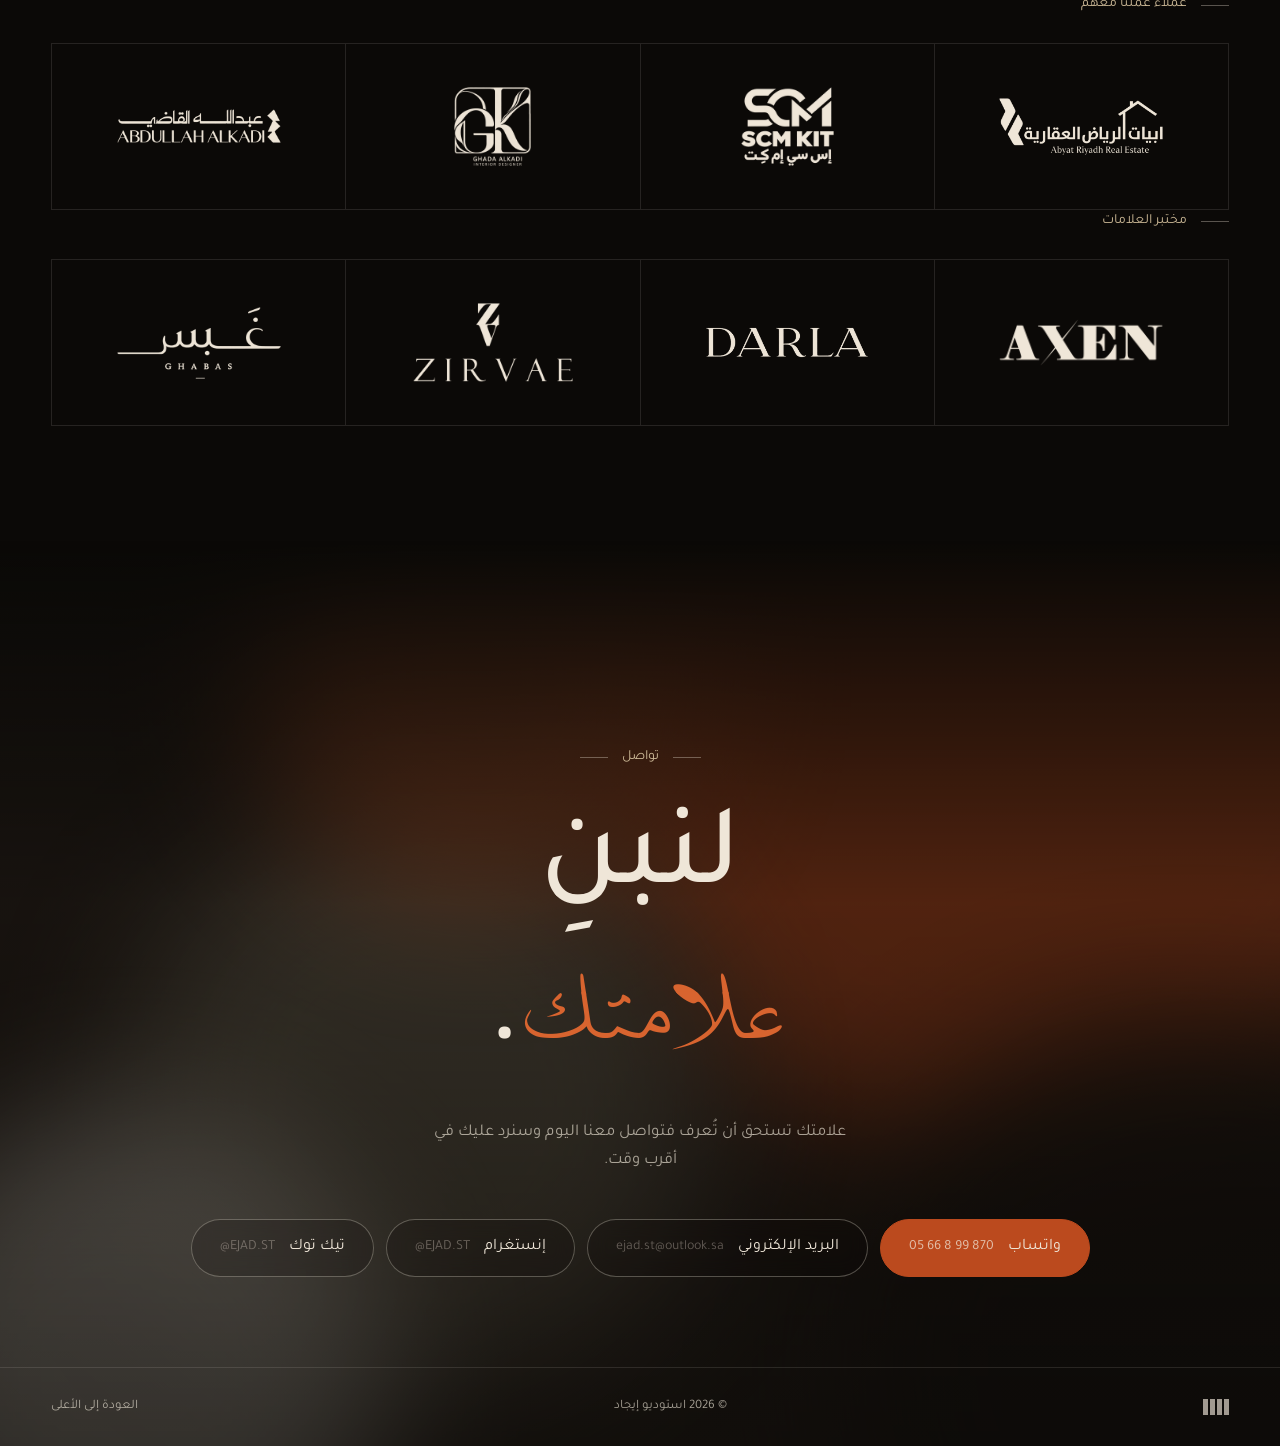
==== commit 3b8f04a0: "Fix hero video on touch screens, formal copy, intro tagline Co-Authored-By: Claude Opus 5.5 <noreply" ====
--- a/index.html
+++ b/index.html
@@ -4,11 +4,11 @@
 <meta charset="utf-8">
 <meta name="viewport" content="width=device-width, initial-scale=1">
 <title>إيجاد | استوديو إبداعي سعودي</title>
-<meta name="description" content="إيجاد استوديو إبداعي سعودي للهوية والبراندنق والموشن. EJAD is a Saudi creative studio for identity, branding and motion.">
+<meta name="description" content="إيجاد استوديو إبداعي سعودي متخصص في الهوية البصرية واستراتيجية العلامات والموشن. EJAD is a Saudi creative studio specialising in visual identity, brand strategy and motion.">
 <meta name="theme-color" content="#0b0907">
 <meta property="og:type" content="website">
 <meta property="og:title" content="EJAD Studio — إيجاد">
-<meta property="og:description" content="Brands built to be recognized. علامات تُبنى لتُعرف.">
+<meta property="og:description" content="Brands built to be recognised. علامات تُبنى لتُعرف.">
 <meta property="og:image" content="https://ejad.pages.dev/assets/hero-poster.webp">
 <link rel="icon" href="assets/favicon.svg" type="image/svg+xml">
 <link rel="icon" href="assets/favicon.png" type="image/png" sizes="64x64">
@@ -17,6 +17,8 @@
 <link rel="preload" href="assets/hero-poster.webp" as="image" fetchpriority="high">
 <link rel="stylesheet" href="css/style.css">
 <script>
+  // touch screens: the hero video scrolls with the page instead of being resized while fixed (iOS Safari paints that wrongly)
+  if (matchMedia("(hover: none) and (pointer: coarse)").matches) document.documentElement.classList.add("th");
   // decide before first paint: skip the intro on repeat visits (no flash of the intro then a jump)
   try { if (sessionStorage.getItem("ejad-intro") === "1" || matchMedia("(prefers-reduced-motion: reduce)").matches) document.documentElement.classList.add("no-intro"); } catch (e) {}
 </script>
@@ -35,6 +37,7 @@
 <div class="intro" aria-hidden="true">
   <div class="mesh"><b></b><b></b><b></b><b></b><b></b></div>
   <div class="intro__mark"><i></i><i></i><i></i><i></i></div>
+  <p class="intro__line" data-intro-line></p>
   <div class="intro__curtain"><i></i><i></i><i></i><i></i></div>
 </div>
 
@@ -60,6 +63,7 @@
 
   <!-- الواجهة -->
   <section class="hero" data-hero>
+    <div class="hero__bg" data-hero-bg aria-hidden="true"></div>
     <div class="hero__content wrap">
       <p class="kicker kicker--center" data-i18n="hero.kicker"></p>
       <h1 class="display slice" data-i18n="hero.title"></h1>
--- a/css/style.css
+++ b/css/style.css
@@ -151,9 +151,10 @@
 .intro__mark i:nth-child(3) { --x: 30px; --y: -55px; --dl: .35s; }
 .intro__mark i:nth-child(4) { --x: 70px; --y: 30px; --dl: .45s; }
 @keyframes morph { 40% { opacity: 1; border-radius: 40%; } 100% { transform: none; opacity: 1; border-radius: 2px; } }
-.intro__line { position: absolute; top: calc(50% + 56px); z-index: 1; margin: 0; font-size: 15px; letter-spacing: .02em; opacity: 0; filter: blur(8px);
-  animation: blurIn 1s var(--ease) 1.3s forwards; }
-html[lang="en"] .intro__line { font-family: "Elms Sans"; letter-spacing: .3em; text-transform: uppercase; font-size: 12px; }
+.intro__line { position: absolute; top: calc(50% + 58px); inset-inline: 16px; z-index: 1; margin: 0; display: grid; gap: 8px; text-align: center; color: var(--ink); opacity: 0; filter: blur(8px);
+  animation: blurIn .9s var(--ease) 1s forwards; }
+.intro__line span:first-child { font-size: 17px; font-weight: 500; }
+.intro__line span:last-child { direction: ltr; font-family: "Elms Sans"; font-size: 11px; letter-spacing: .26em; text-transform: uppercase; color: var(--ink-2); }
 @keyframes blurIn { to { opacity: 1; filter: none; } }
 .intro__curtain { position: absolute; inset: 0; z-index: 2; display: grid; grid-template-columns: repeat(4, 1fr); gap: 6px; pointer-events: none; }
 .intro__curtain i { background: var(--bg); transform: scaleY(0); transform-origin: bottom; transition: transform .6s var(--ease); }
@@ -491,3 +492,16 @@
   .pj--big .pj__tags { grid-column: 2; grid-row: 2 / span 2; margin-top: 2px; align-self: start; }
   .pj--lab .pj__media { aspect-ratio: 16 / 9; }
 }
+
+/* ---------- touch screens: the hero media lives inside the section and scrolls natively ---------- */
+.hero__bg { display: none; }
+html.th .stage { height: var(--bar); background: transparent; }
+html.th .stage__media, html.th .stage__shade { display: none; }
+html.th .col { border-inline-end: 0; }
+html.th main > .hero { z-index: 2; opacity: 1; transform: none; pointer-events: auto; }
+html.th .hero__content { position: relative; z-index: 1; opacity: var(--ho, 1); transform: translateY(calc((1 - var(--ho, 1)) * -60px)); pointer-events: var(--hpe, auto); }
+html.th .hero__bg { display: block; position: absolute; inset: 0; overflow: hidden; background: var(--bg); }
+html.th .hero__bg video, html.th .hero__bg img { position: absolute; inset: 0; width: 100%; height: 100%; object-fit: cover; }
+html.th .hero__bg::before { content: ""; position: absolute; inset: 0; z-index: 1; background: linear-gradient(rgba(11, 9, 7, .58), rgba(11, 9, 7, .46) 45%, rgba(11, 9, 7, .74)); }
+html.th .hero__bg::after { content: ""; position: absolute; inset: 0; z-index: 1;
+  background: linear-gradient(var(--bg), var(--bg)) 25% 0 / 6px 100% no-repeat, linear-gradient(var(--bg), var(--bg)) 50% 0 / 6px 100% no-repeat, linear-gradient(var(--bg), var(--bg)) 75% 0 / 6px 100% no-repeat; }
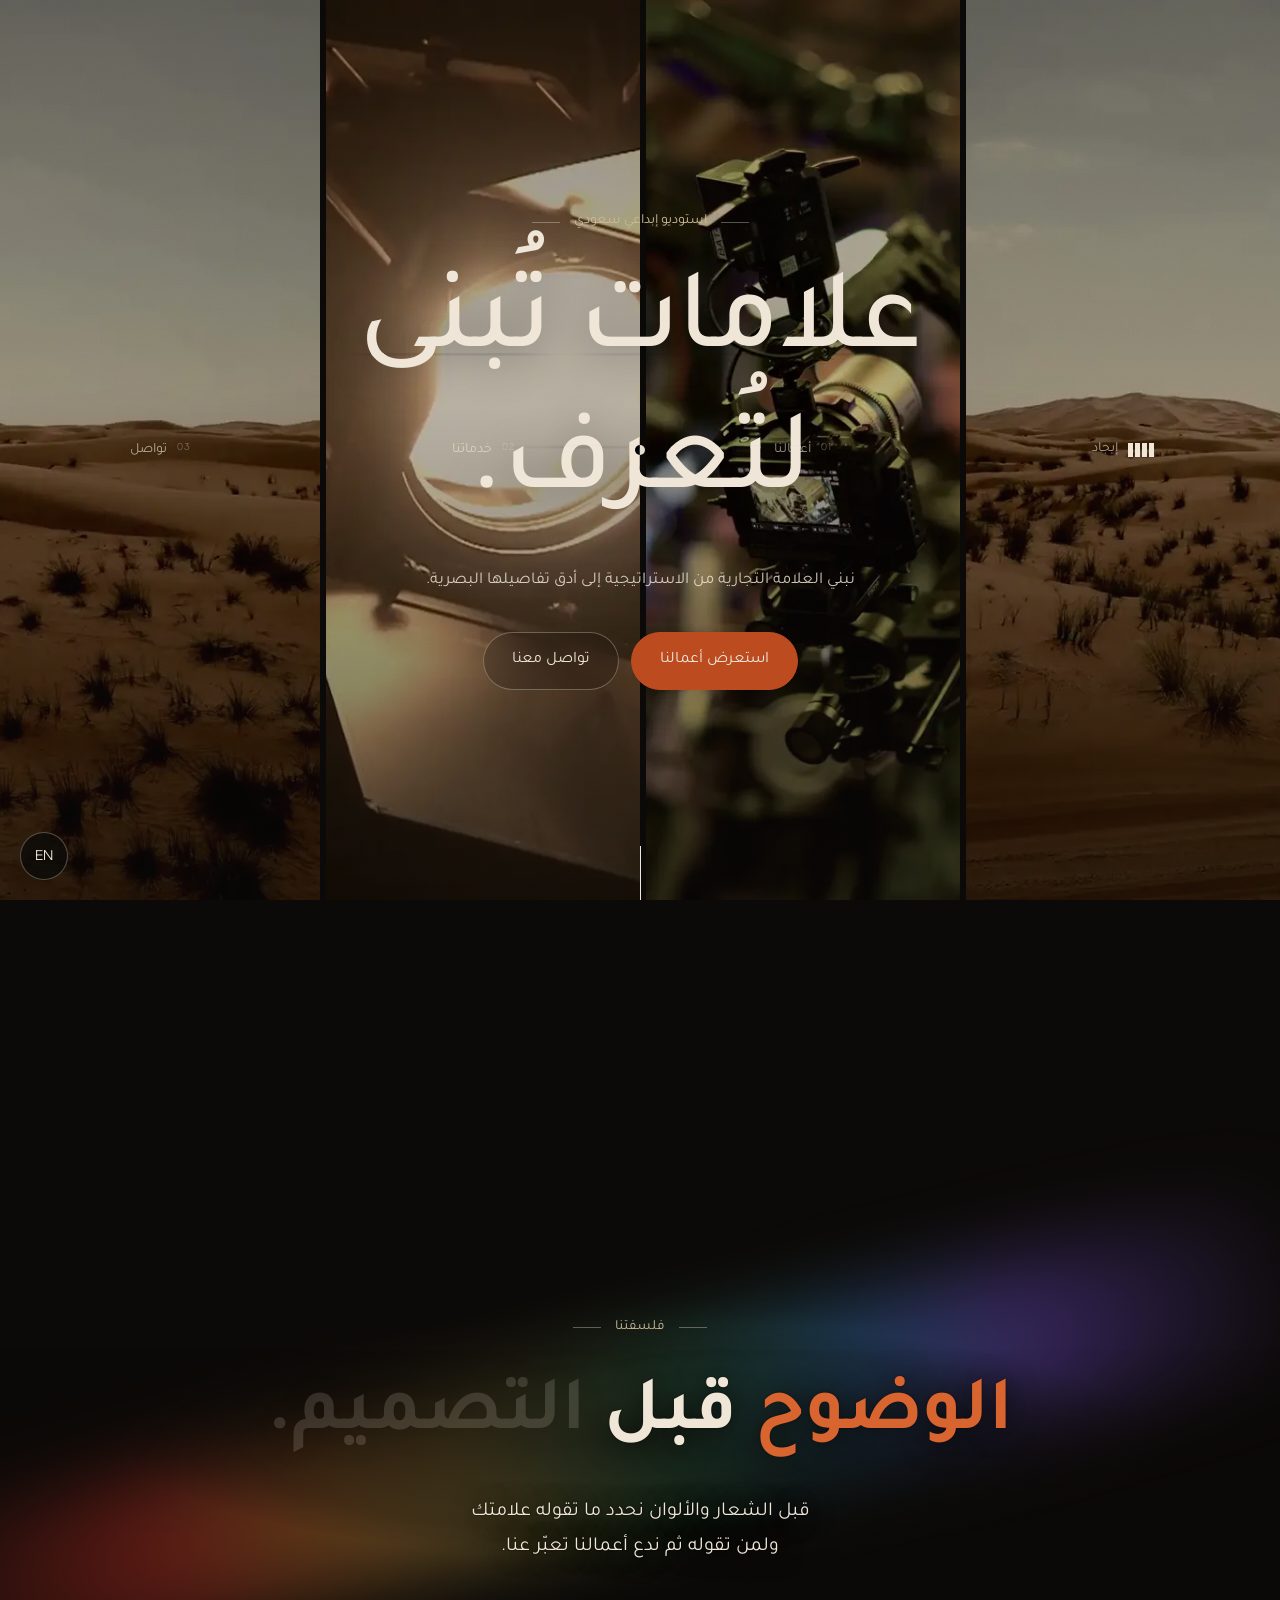
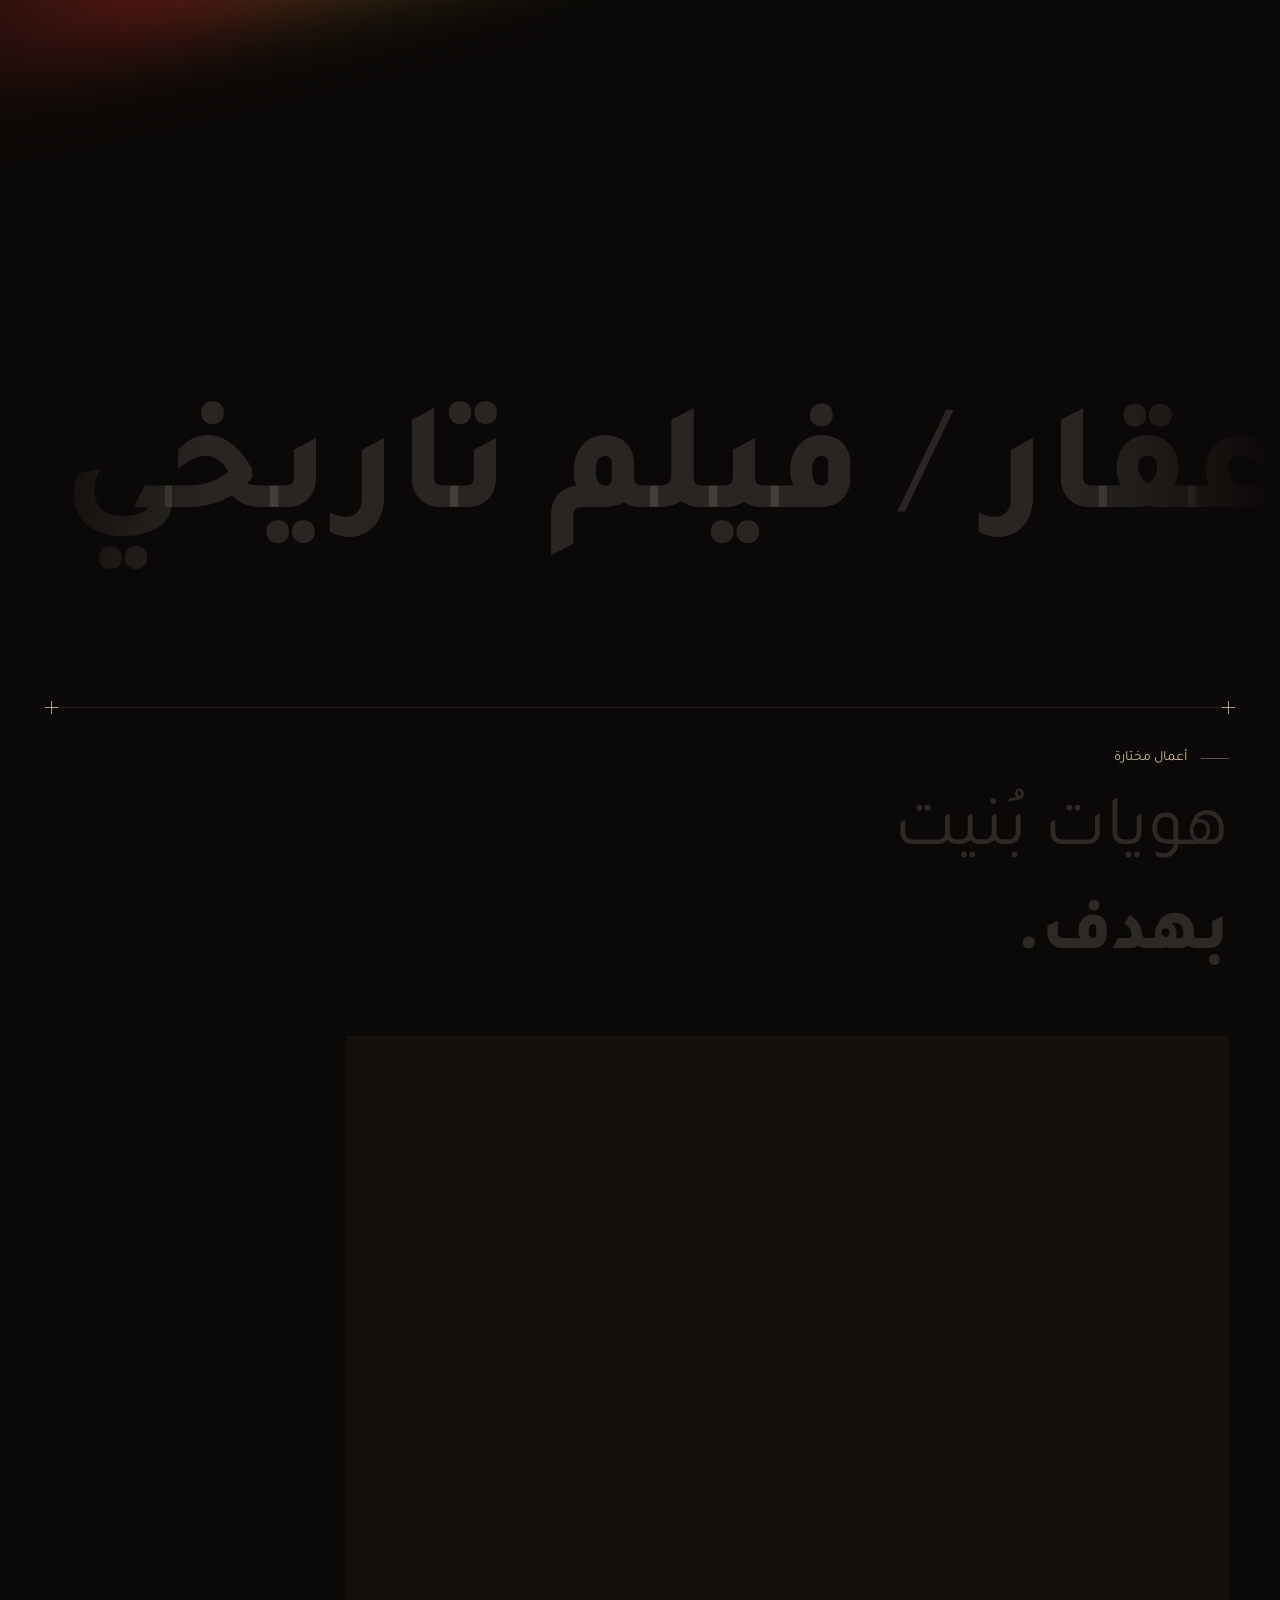
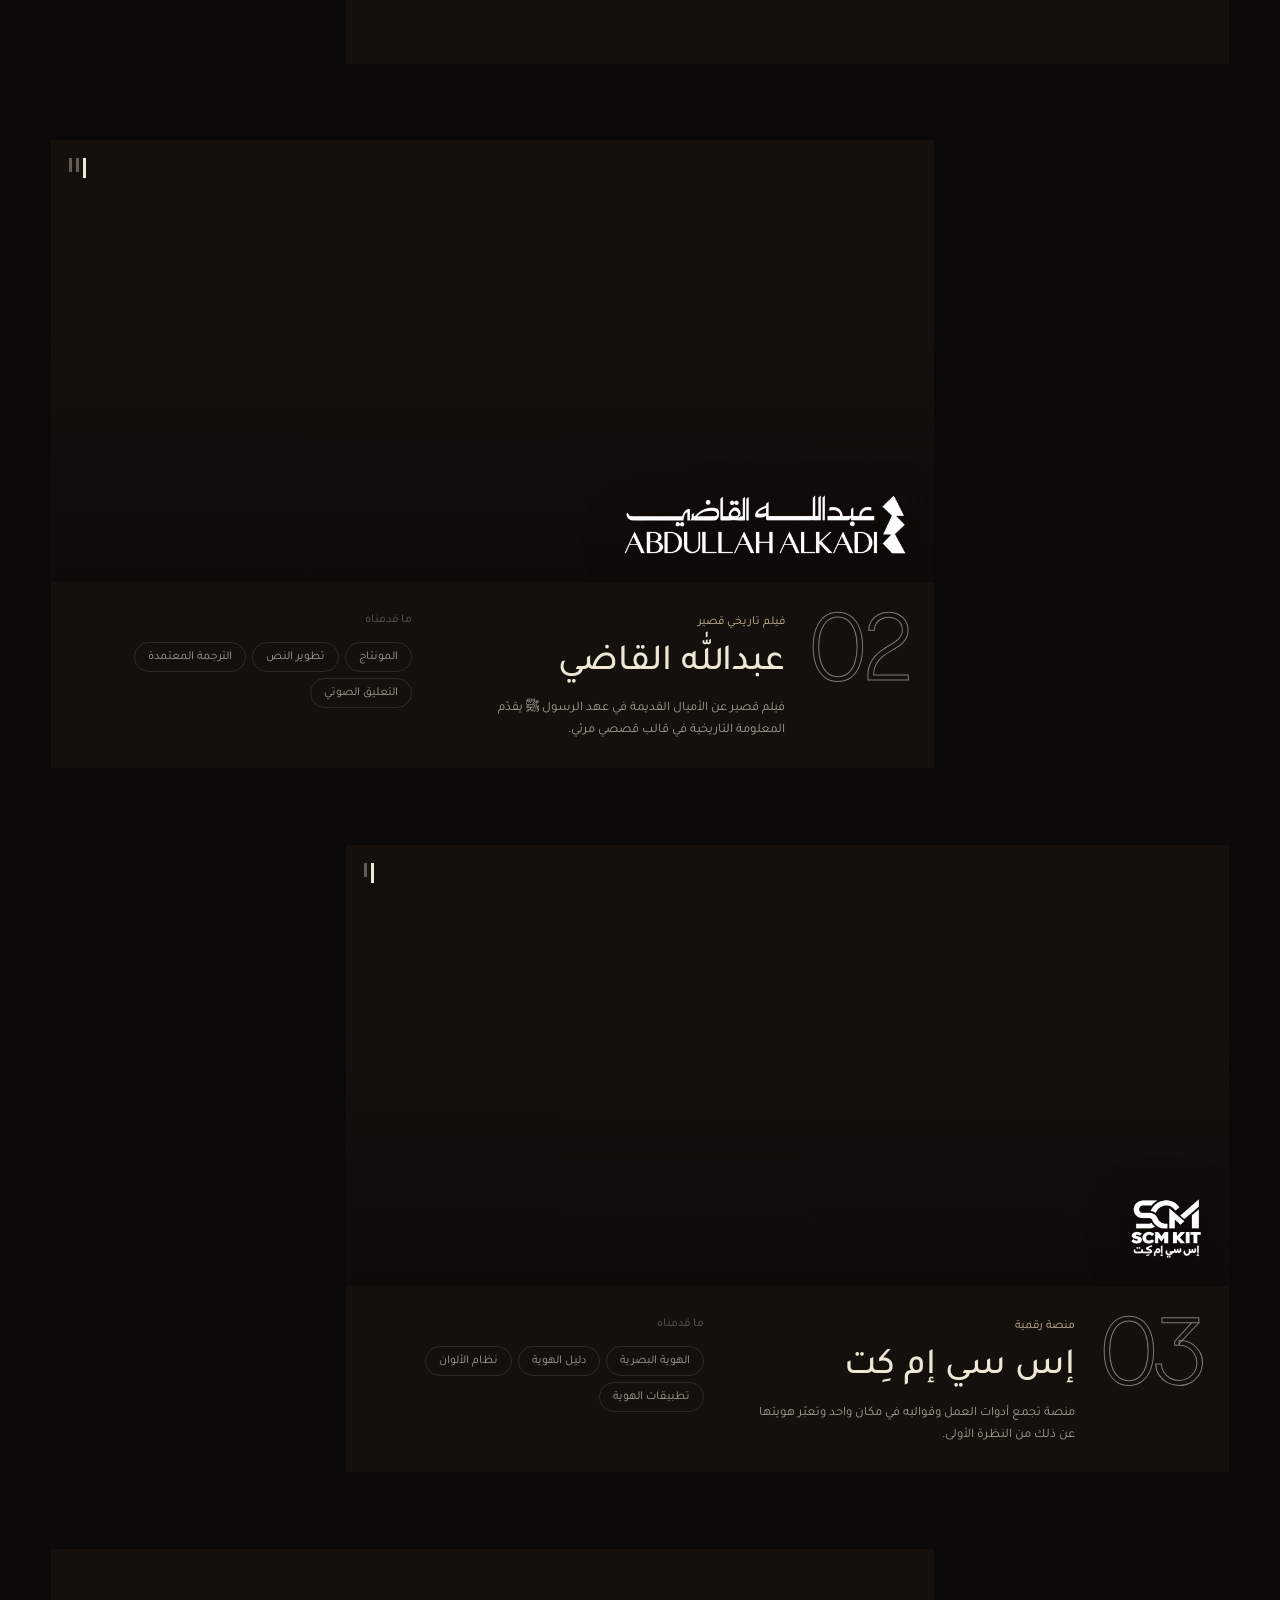
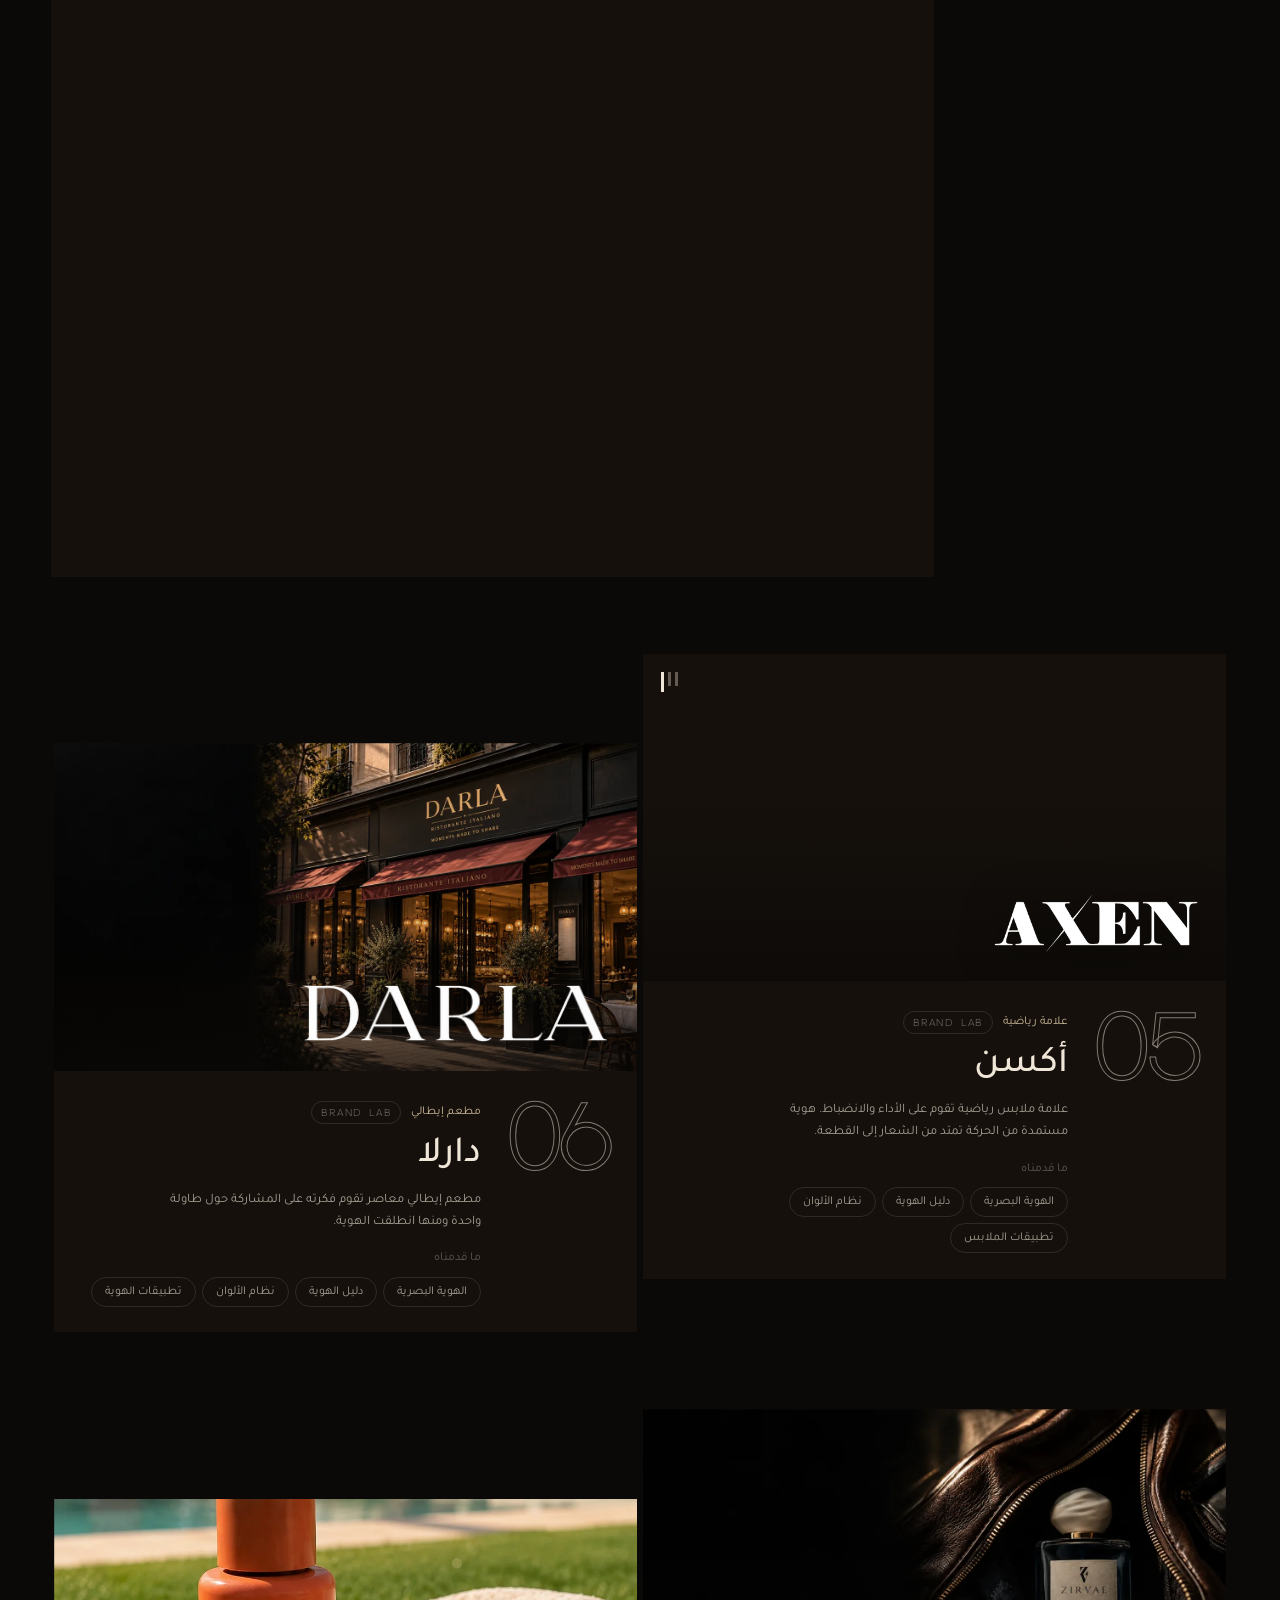
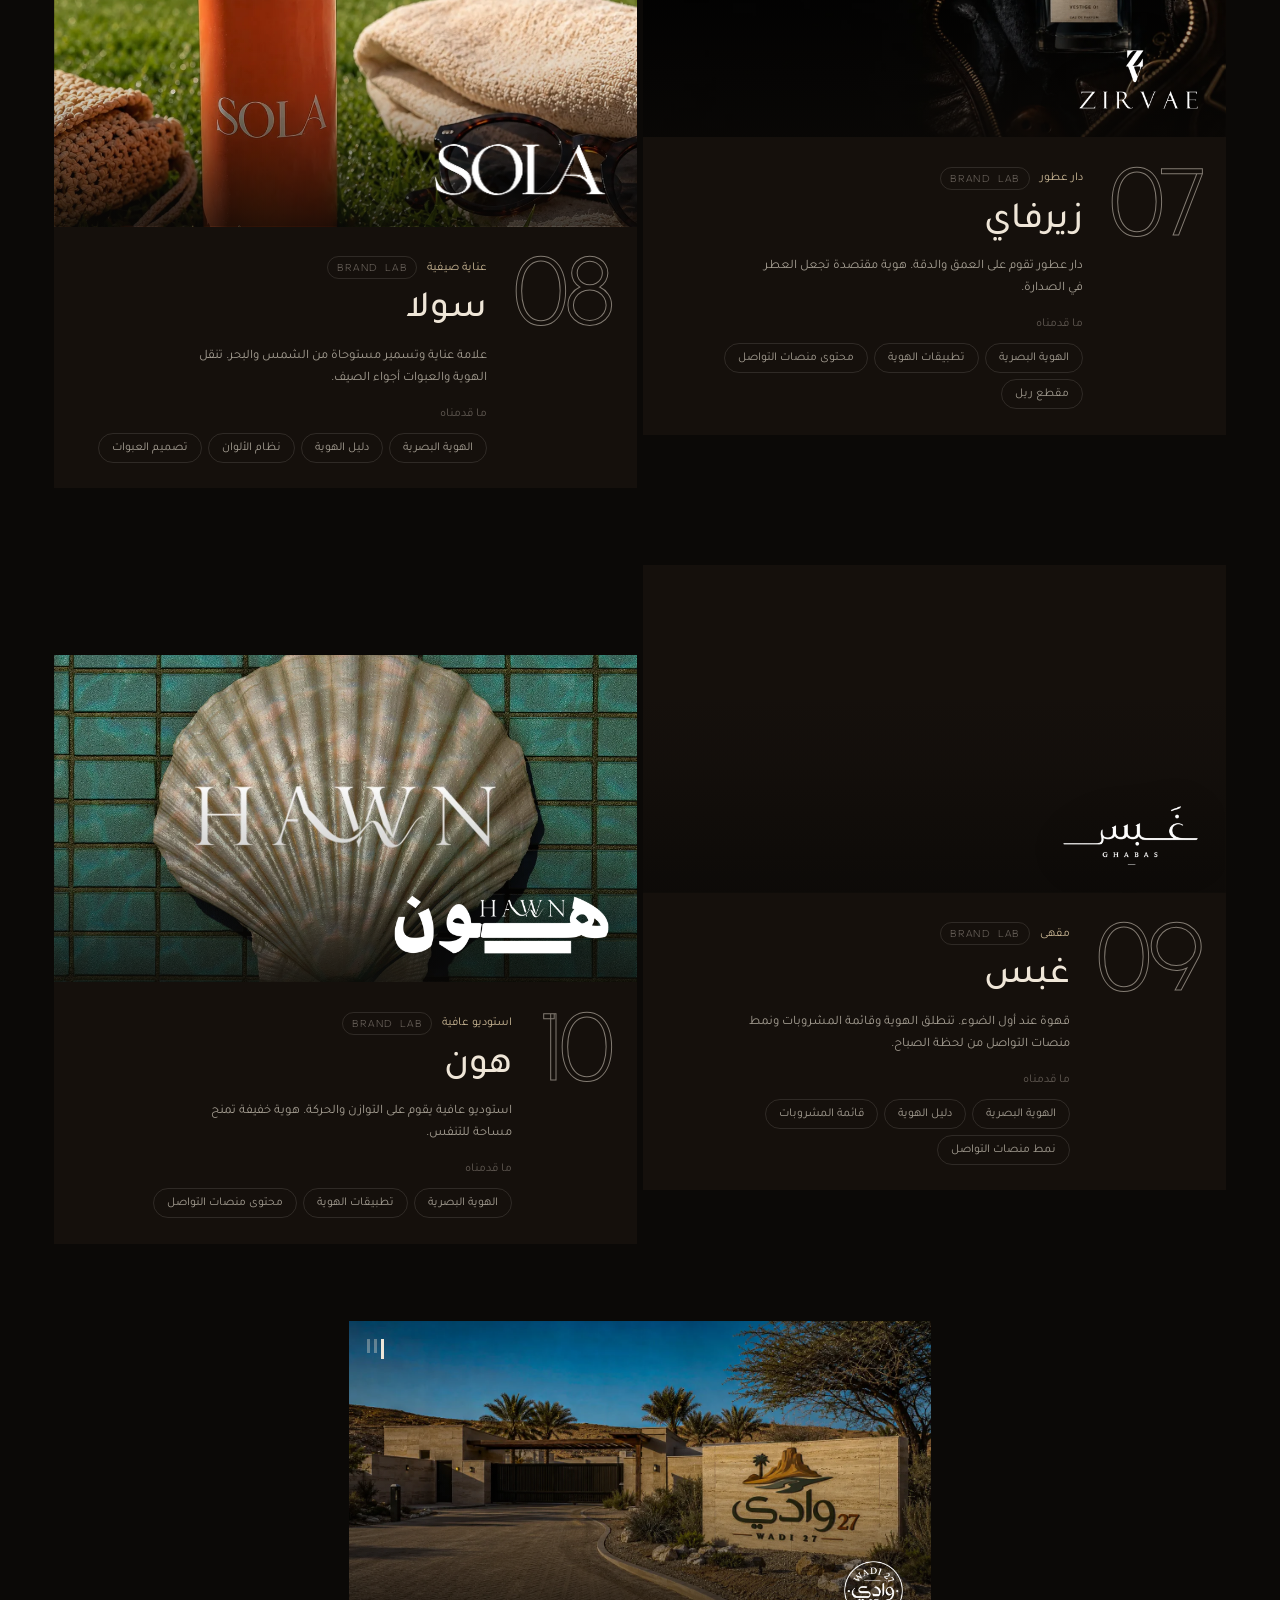
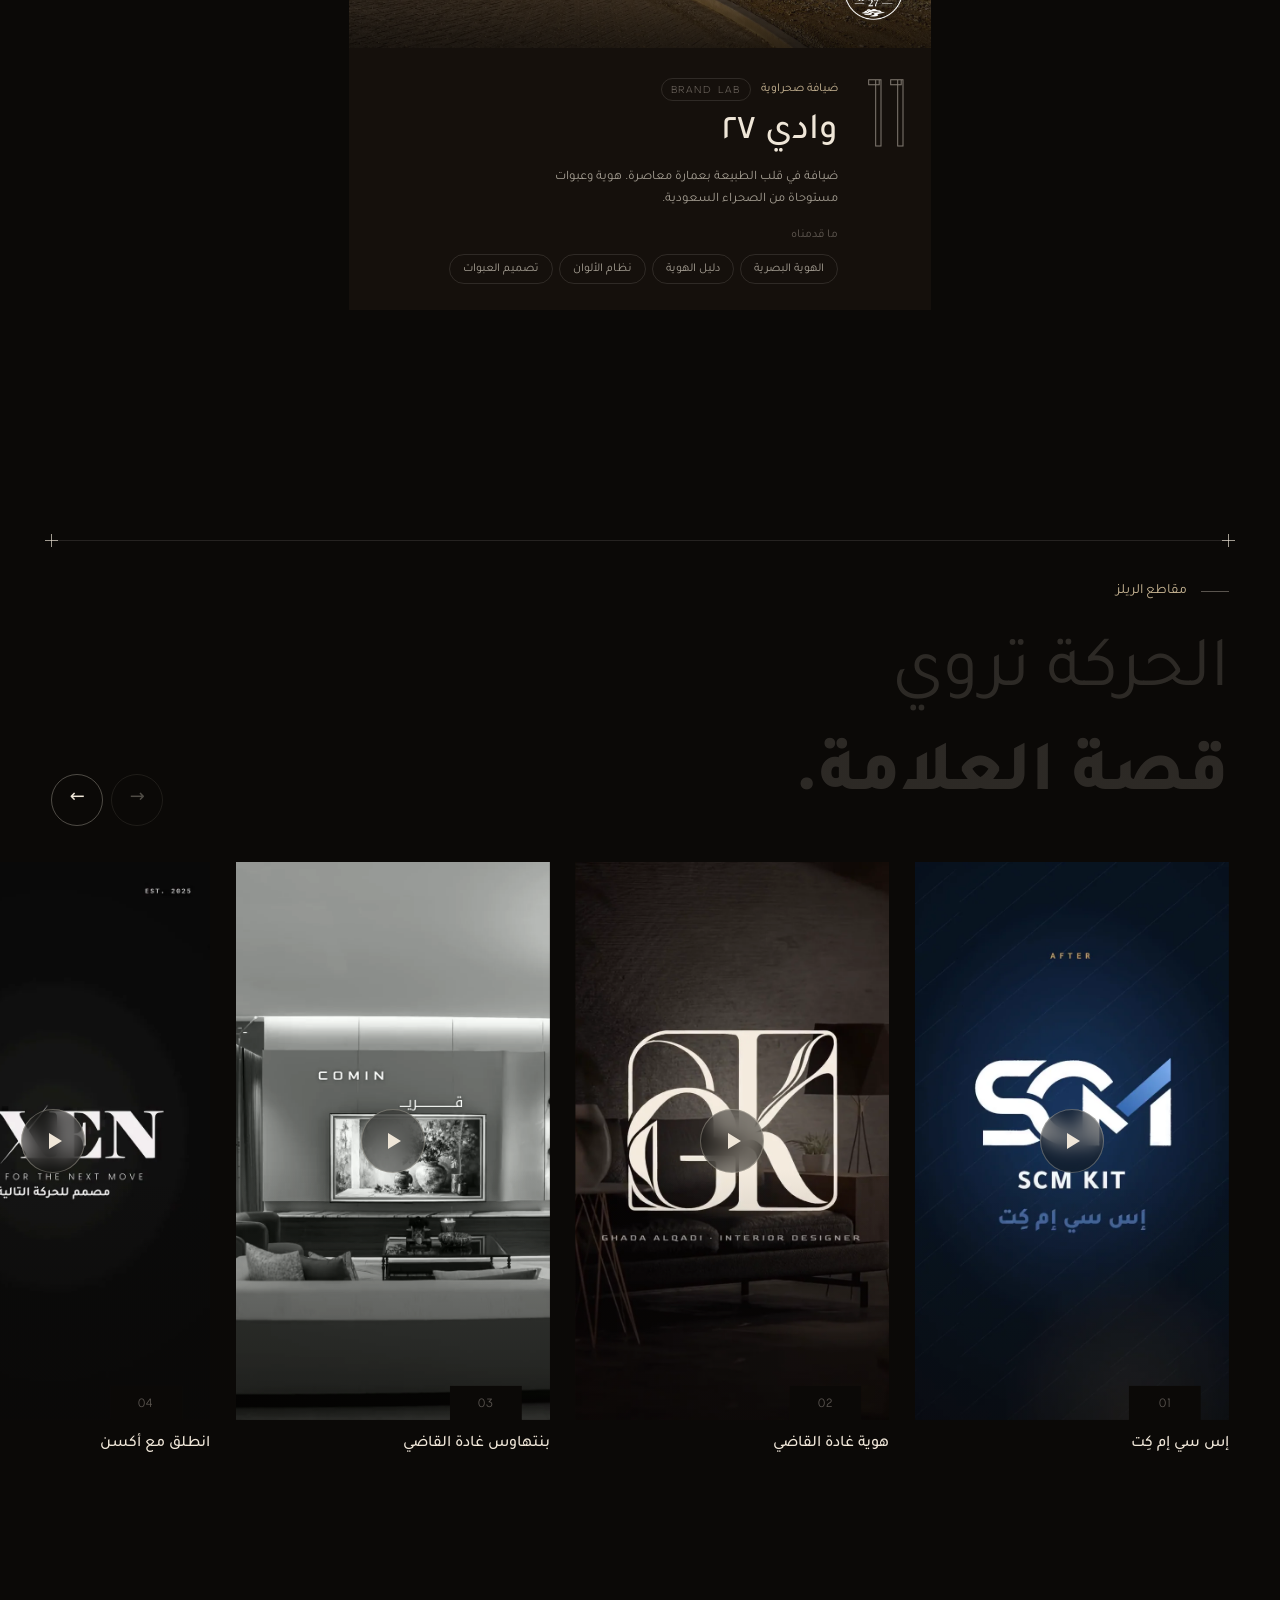
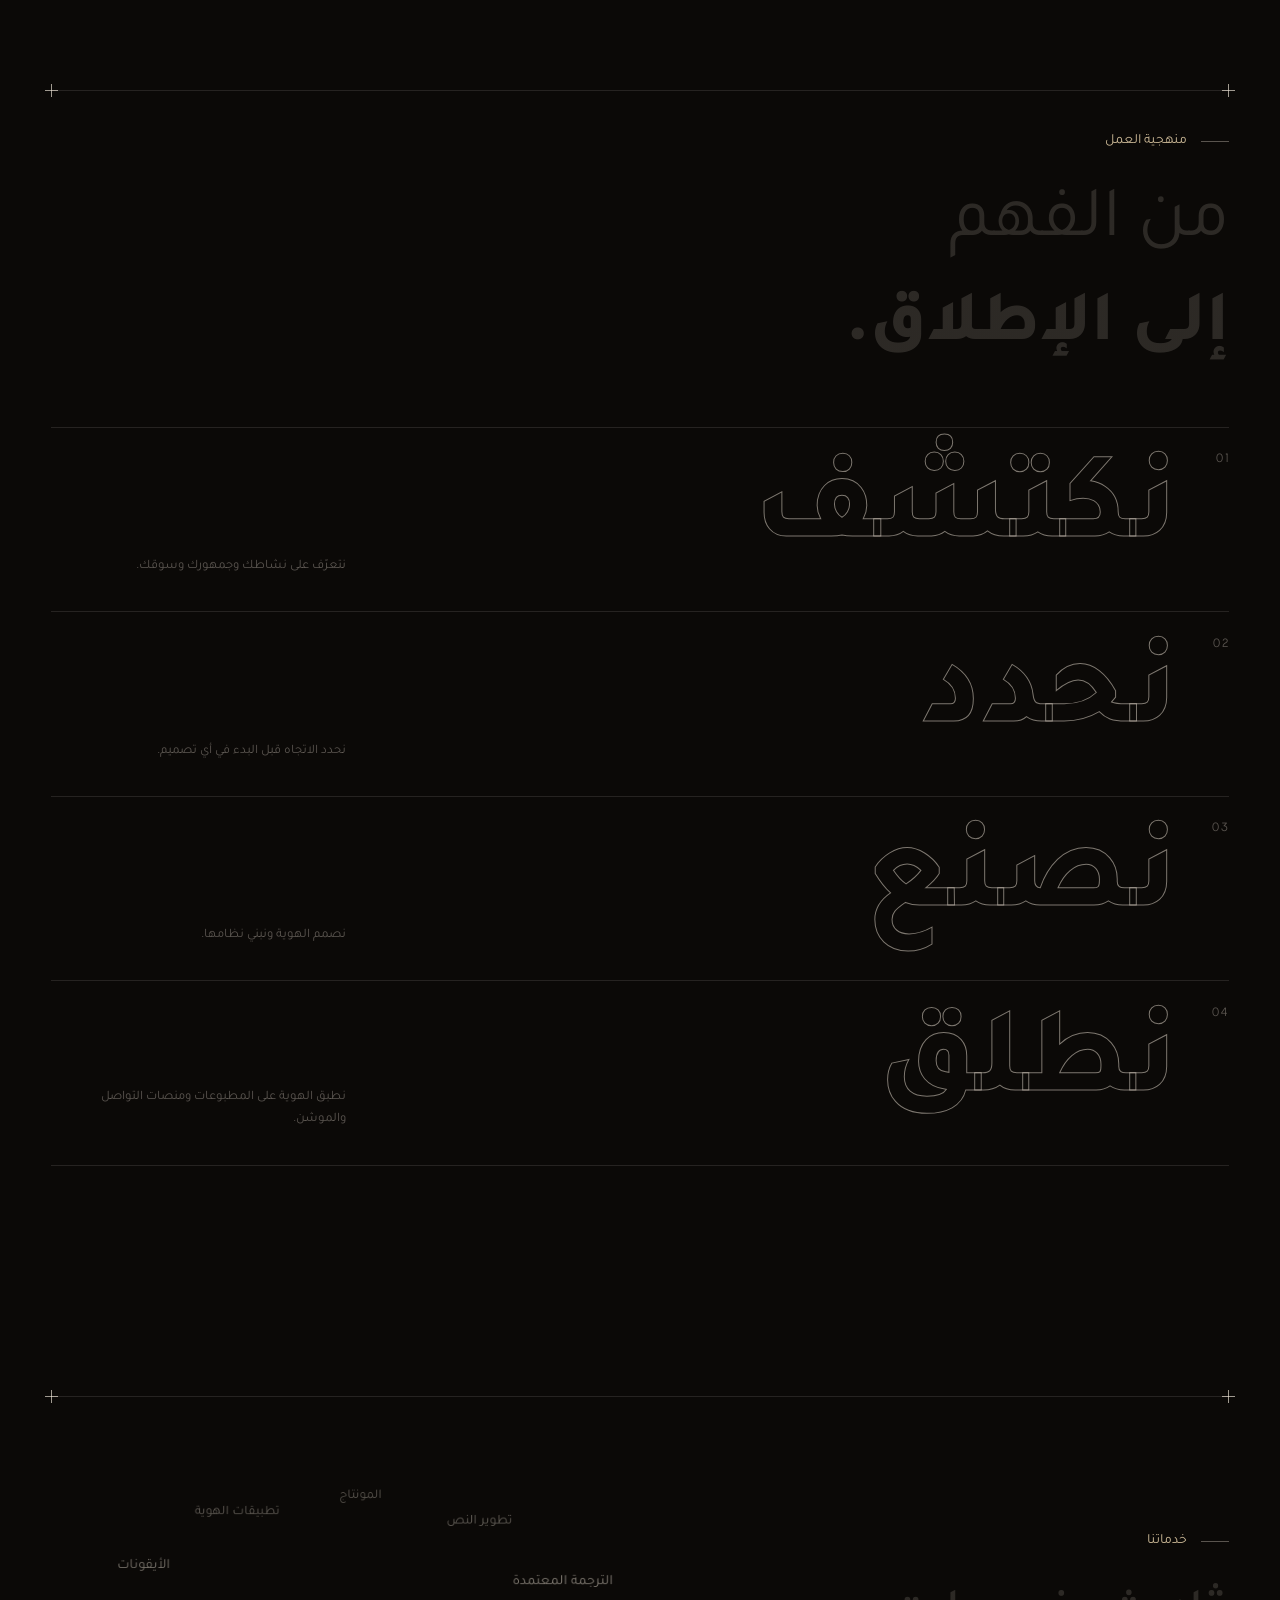
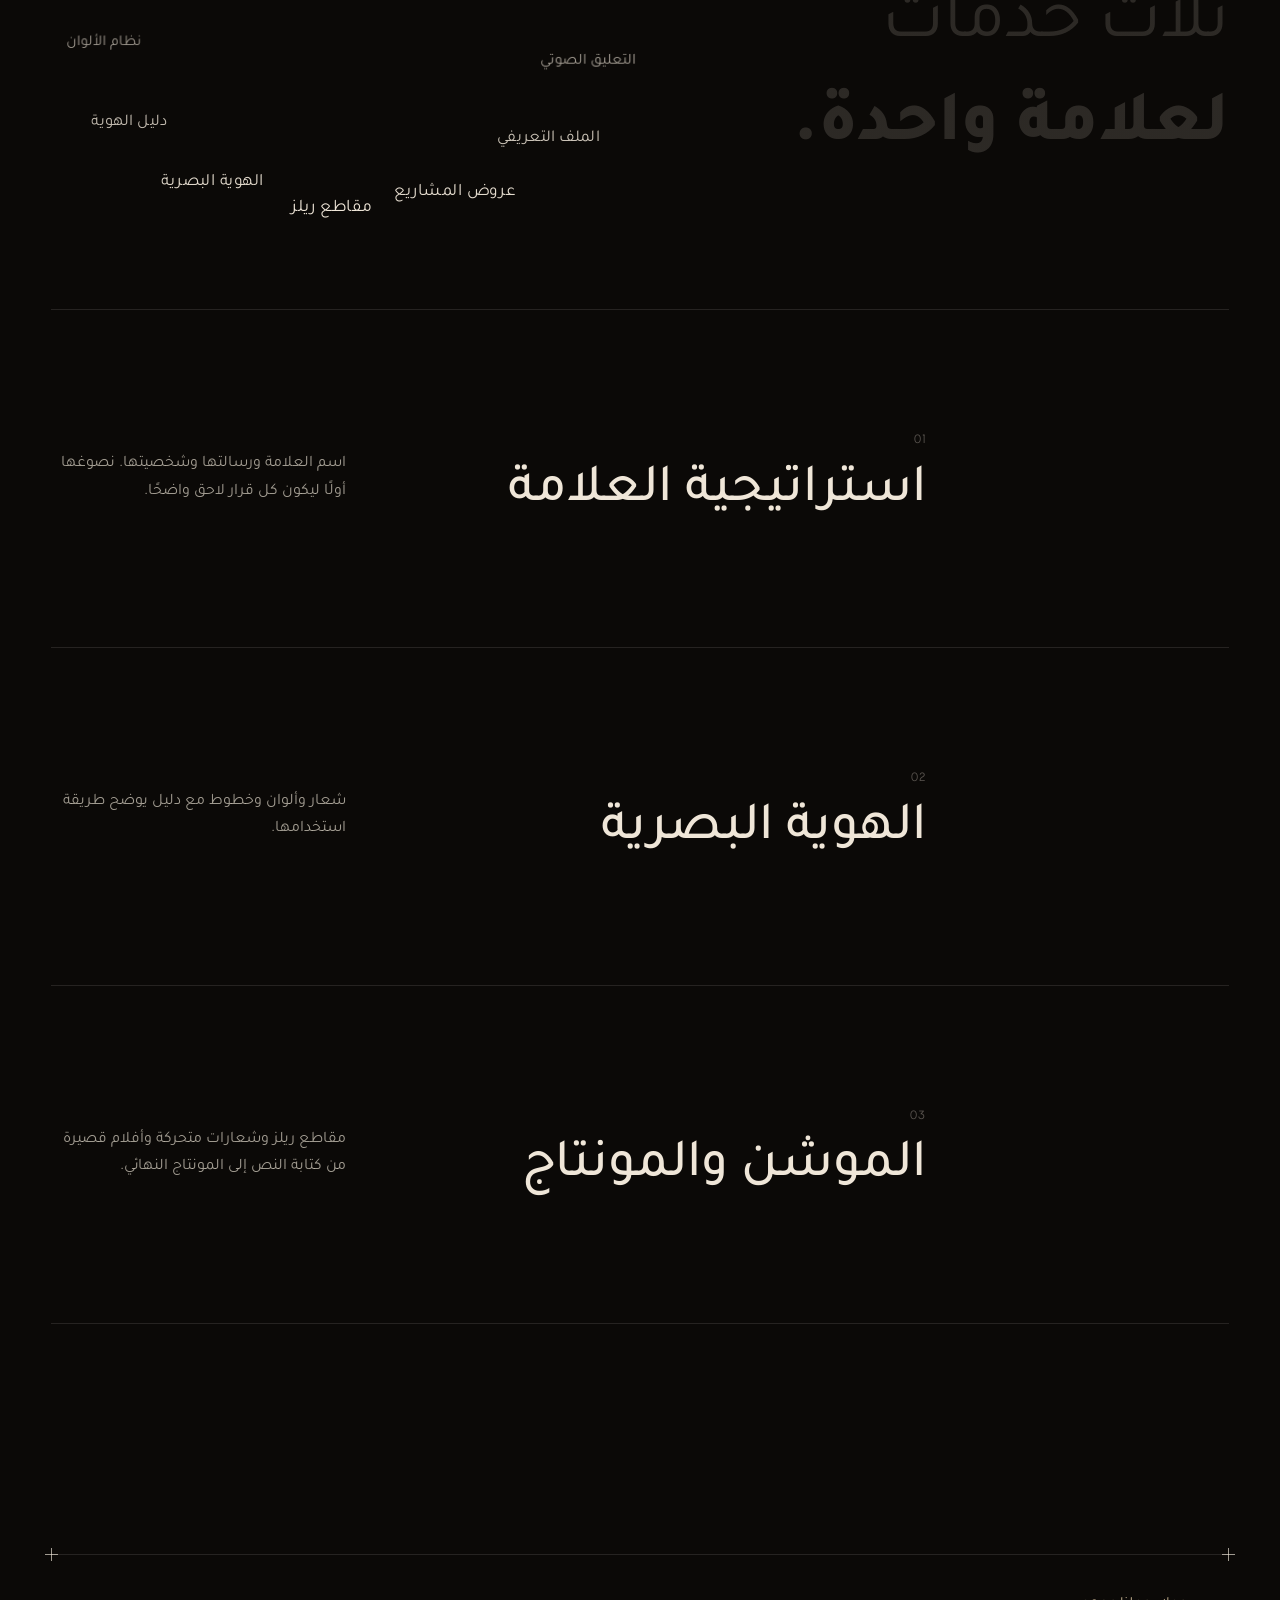
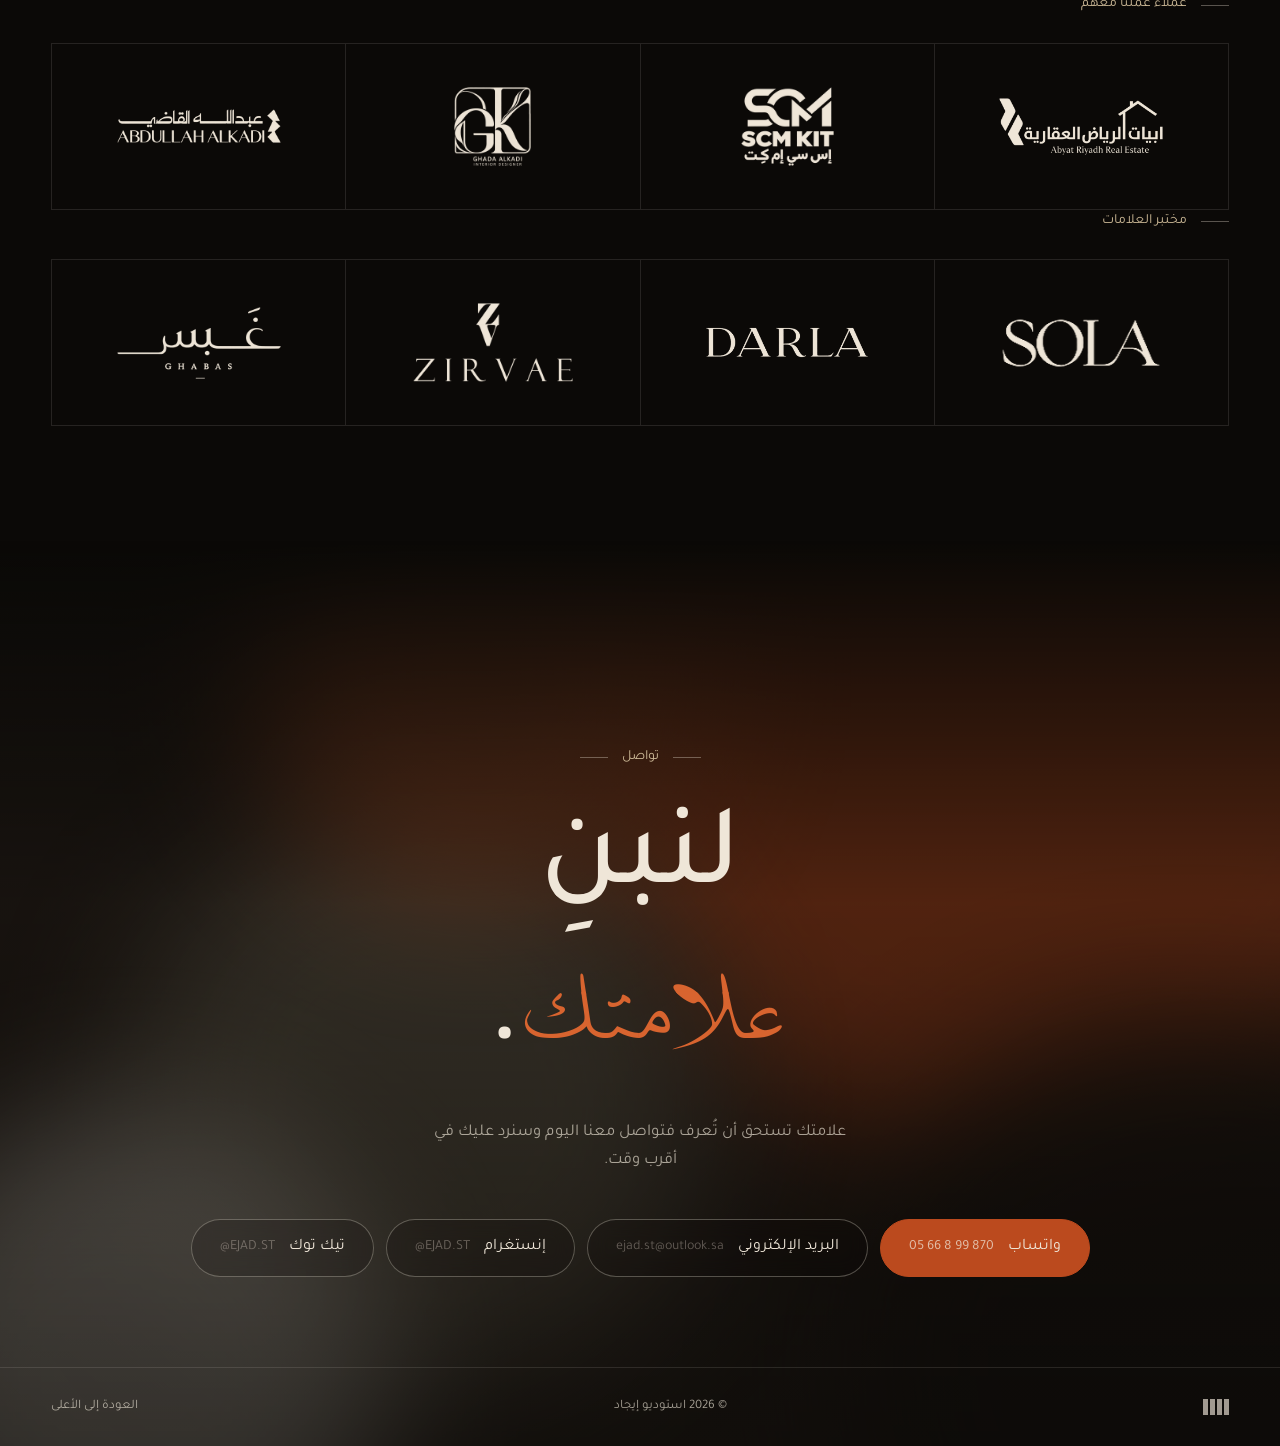
==== commit 5d1f62b8: "Hero: four themed video columns with a unified grade Co-Authored-By: Claude Opus 5.5 <noreply@anthro" ====
--- a/index.html
+++ b/index.html
@@ -14,7 +14,6 @@
 <link rel="icon" href="assets/favicon.png" type="image/png" sizes="64x64">
 <link rel="apple-touch-icon" href="assets/apple-touch-icon.png">
 <link rel="preload" href="assets/fonts/Tajawal-Medium.ttf" as="font" type="font/ttf" crossorigin>
-<link rel="preload" href="assets/hero-poster.webp" as="image" fetchpriority="high">
 <link rel="stylesheet" href="css/style.css">
 <script>
   // touch screens: the hero video scrolls with the page instead of being resized while fixed (iOS Safari paints that wrongly)
--- a/css/style.css
+++ b/css/style.css
@@ -181,11 +181,10 @@
 
 /* ---------- stage: 4 columns → nav (Swiss + Bou) ---------- */
 .stage { position: fixed; top: 0; inset-inline: 0; z-index: 50; height: var(--sh, 100vh); overflow: hidden; background: var(--bg); }
-.stage__media { position: absolute; inset: 0 0 auto; height: var(--vh, 100vh); transform: translateY(calc(var(--p, 0) * -18%)) scale(calc(1.06 - var(--p, 0) * .06)); }
-.stage__media img, .stage__media video { width: 100%; height: 100%; object-fit: cover; }
-.stage__media video { filter: brightness(.62) contrast(1.06) saturate(.92); }
-.stage__media img { animation: kenburns 26s ease-in-out infinite alternate; }
-@keyframes kenburns { from { transform: scale(1); } to { transform: scale(1.1) translateX(-1.5%); } }
+.stage__media { position: absolute; inset: 0 0 auto; height: var(--vh, 100vh); transform: translateY(calc(var(--p, 0) * -18%)); }
+/* one video per column; the grade is baked into the files */
+.hero-cols { display: grid; grid-template-columns: repeat(4, 1fr); width: 100%; height: 100%; background: var(--bg); }
+.hero-cols video { display: block; width: 100%; height: 100%; min-width: 0; min-height: 0; object-fit: cover; }
 .stage__shade { position: absolute; inset: 0; pointer-events: none;
   background: linear-gradient(rgba(11, 9, 7, calc(.35 + var(--p, 0) * .35)), rgba(11, 9, 7, calc(.15 + var(--p, 0) * .5)) 45%, rgba(11, 9, 7, calc(.55 + var(--p, 0) * .2))); }
 .stage::after { content: ""; position: absolute; inset: 0; background: rgba(11, 9, 7, .9); opacity: var(--lp, 0); pointer-events: none; }
@@ -233,8 +232,13 @@
 .about__inner { text-align: center; z-index: 2; isolation: isolate; }
 .about__inner::before { content: ""; position: absolute; z-index: -1; inset: -12% 0; pointer-events: none;
   background: radial-gradient(ellipse 52% 50% at 50% 50%, rgba(11, 9, 7, .62), rgba(11, 9, 7, .3) 60%, transparent 78%); }
-.statement { font-weight: 300; margin: 0 auto; max-width: 22ch; font-size: clamp(32px, 4.6vw, 70px); line-height: 1.2; letter-spacing: -.02em; }
-html[lang="ar"] .statement { font-weight: 500; line-height: 1.5; letter-spacing: 0; max-width: 20ch; }
+.statement { font-weight: 400; margin: 0 auto; font-size: clamp(44px, 6vw, 88px); line-height: 1.2; letter-spacing: -.02em; text-wrap: balance; }
+html[lang="ar"] .statement { font-weight: 700; line-height: 1.35; letter-spacing: 0; }
+.about .lead { text-wrap: balance; max-width: 44ch; margin-top: clamp(20px, 2vw, 30px); font-size: clamp(18px, 1.55vw, 22px); line-height: 1.75; color: var(--ink); }
+@media (max-width: 640px) {
+  html[lang="ar"] .statement { font-size: 9vw; white-space: nowrap; }
+  html[lang="en"] .statement { font-size: 8.4vw; white-space: nowrap; }
+}
 .statement .w { display: inline-block; opacity: .15; transition: opacity .5s var(--ease); }
 .statement .w.on { opacity: 1; }
 .obj { pointer-events: none; }
@@ -501,7 +505,9 @@
 html.th main > .hero { z-index: 2; opacity: 1; transform: none; pointer-events: auto; }
 html.th .hero__content { position: relative; z-index: 1; opacity: var(--ho, 1); transform: translateY(calc((1 - var(--ho, 1)) * -60px)); pointer-events: var(--hpe, auto); }
 html.th .hero__bg { display: block; position: absolute; inset: 0; overflow: hidden; background: var(--bg); }
-html.th .hero__bg video, html.th .hero__bg img { position: absolute; inset: 0; width: 100%; height: 100%; object-fit: cover; }
-html.th .hero__bg::before { content: ""; position: absolute; inset: 0; z-index: 1; background: linear-gradient(rgba(11, 9, 7, .58), rgba(11, 9, 7, .46) 45%, rgba(11, 9, 7, .74)); }
-html.th .hero__bg::after { content: ""; position: absolute; inset: 0; z-index: 1;
-  background: linear-gradient(var(--bg), var(--bg)) 25% 0 / 6px 100% no-repeat, linear-gradient(var(--bg), var(--bg)) 50% 0 / 6px 100% no-repeat, linear-gradient(var(--bg), var(--bg)) 75% 0 / 6px 100% no-repeat; }
+html.th .hero-cols { position: absolute; inset: 0; gap: 6px; }
+@media (max-width: 899px) { html.th .hero-cols { grid-template-columns: repeat(2, 1fr); grid-template-rows: repeat(2, 1fr); } }
+html.th .hero__bg::before { content: ""; position: absolute; inset: 0; z-index: 1; background: linear-gradient(rgba(11, 9, 7, .48), rgba(11, 9, 7, .38) 45%, rgba(11, 9, 7, .66)); }
+
+/* the tagline's fill-forwards animation overrides opacity, so it must be cancelled when the intro opens */
+.intro.is-open .intro__line { animation: none; opacity: 0; filter: none; visibility: hidden; transition: none; }
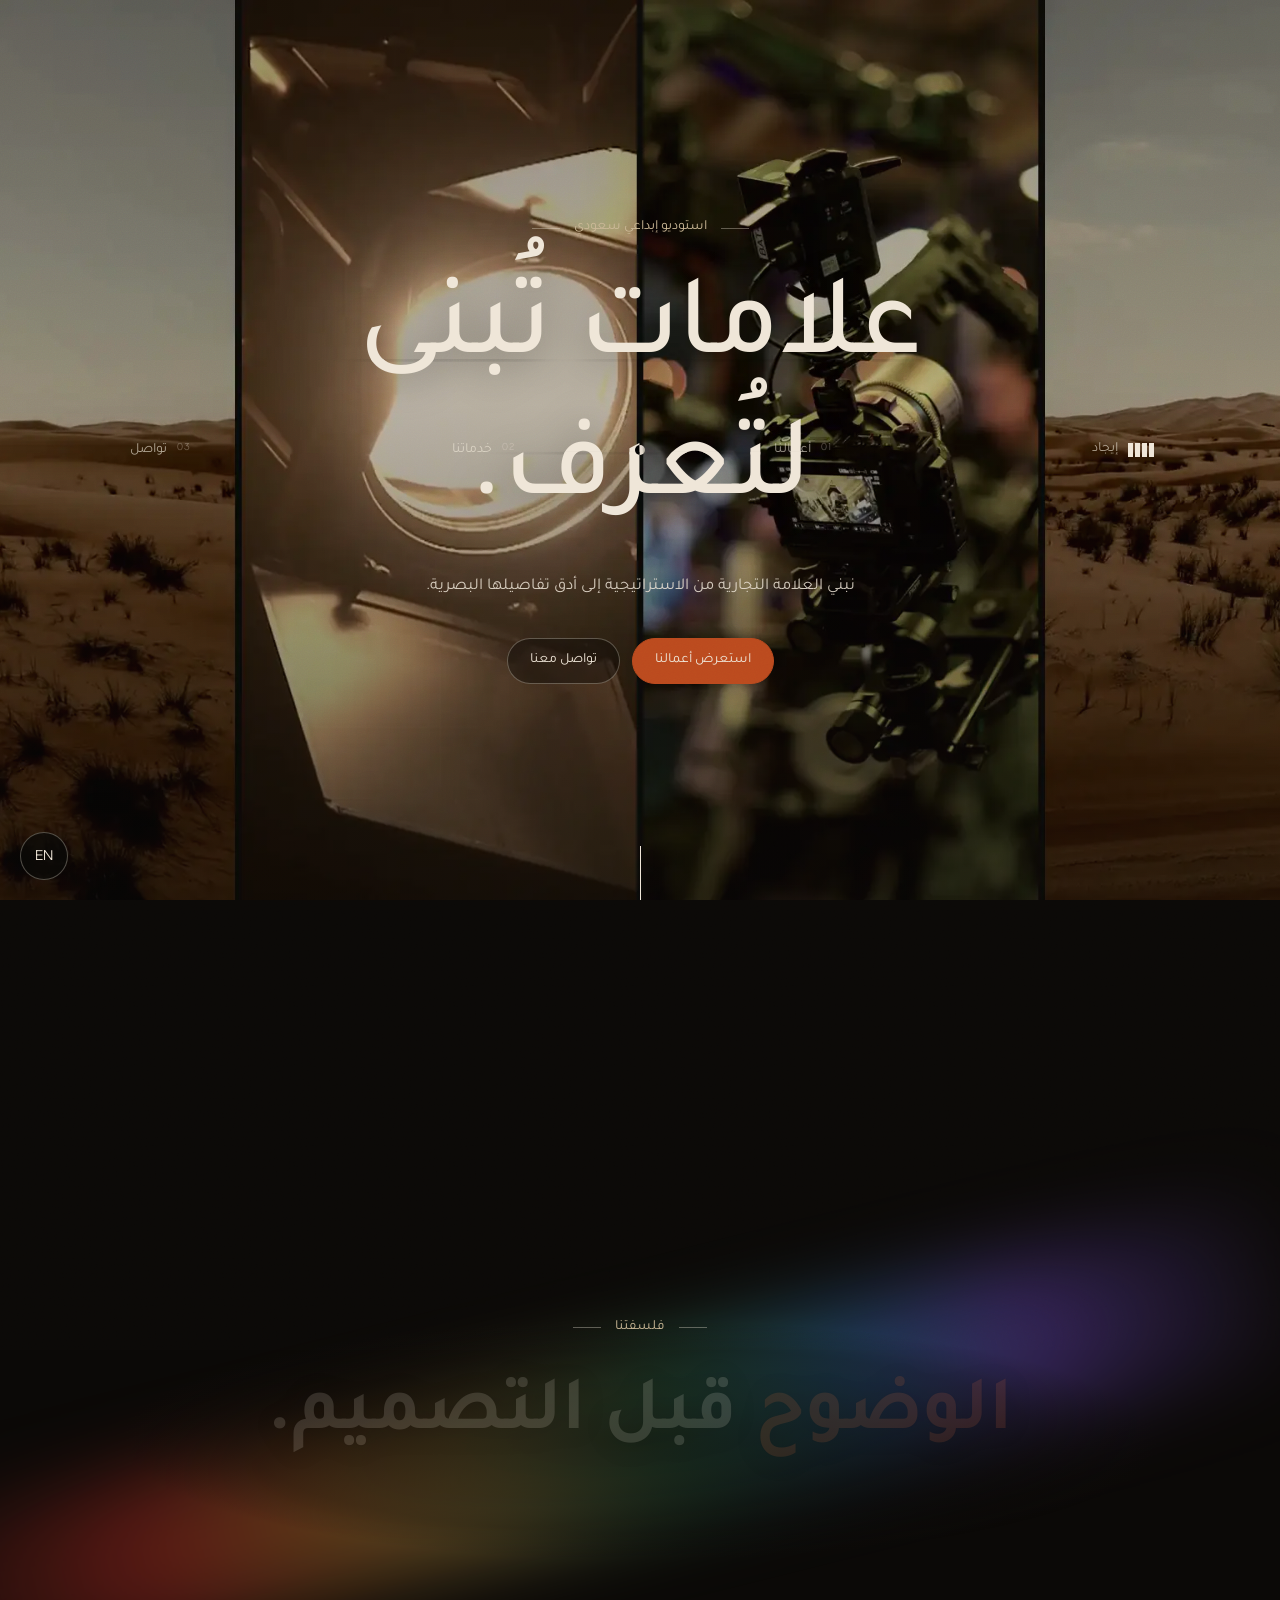
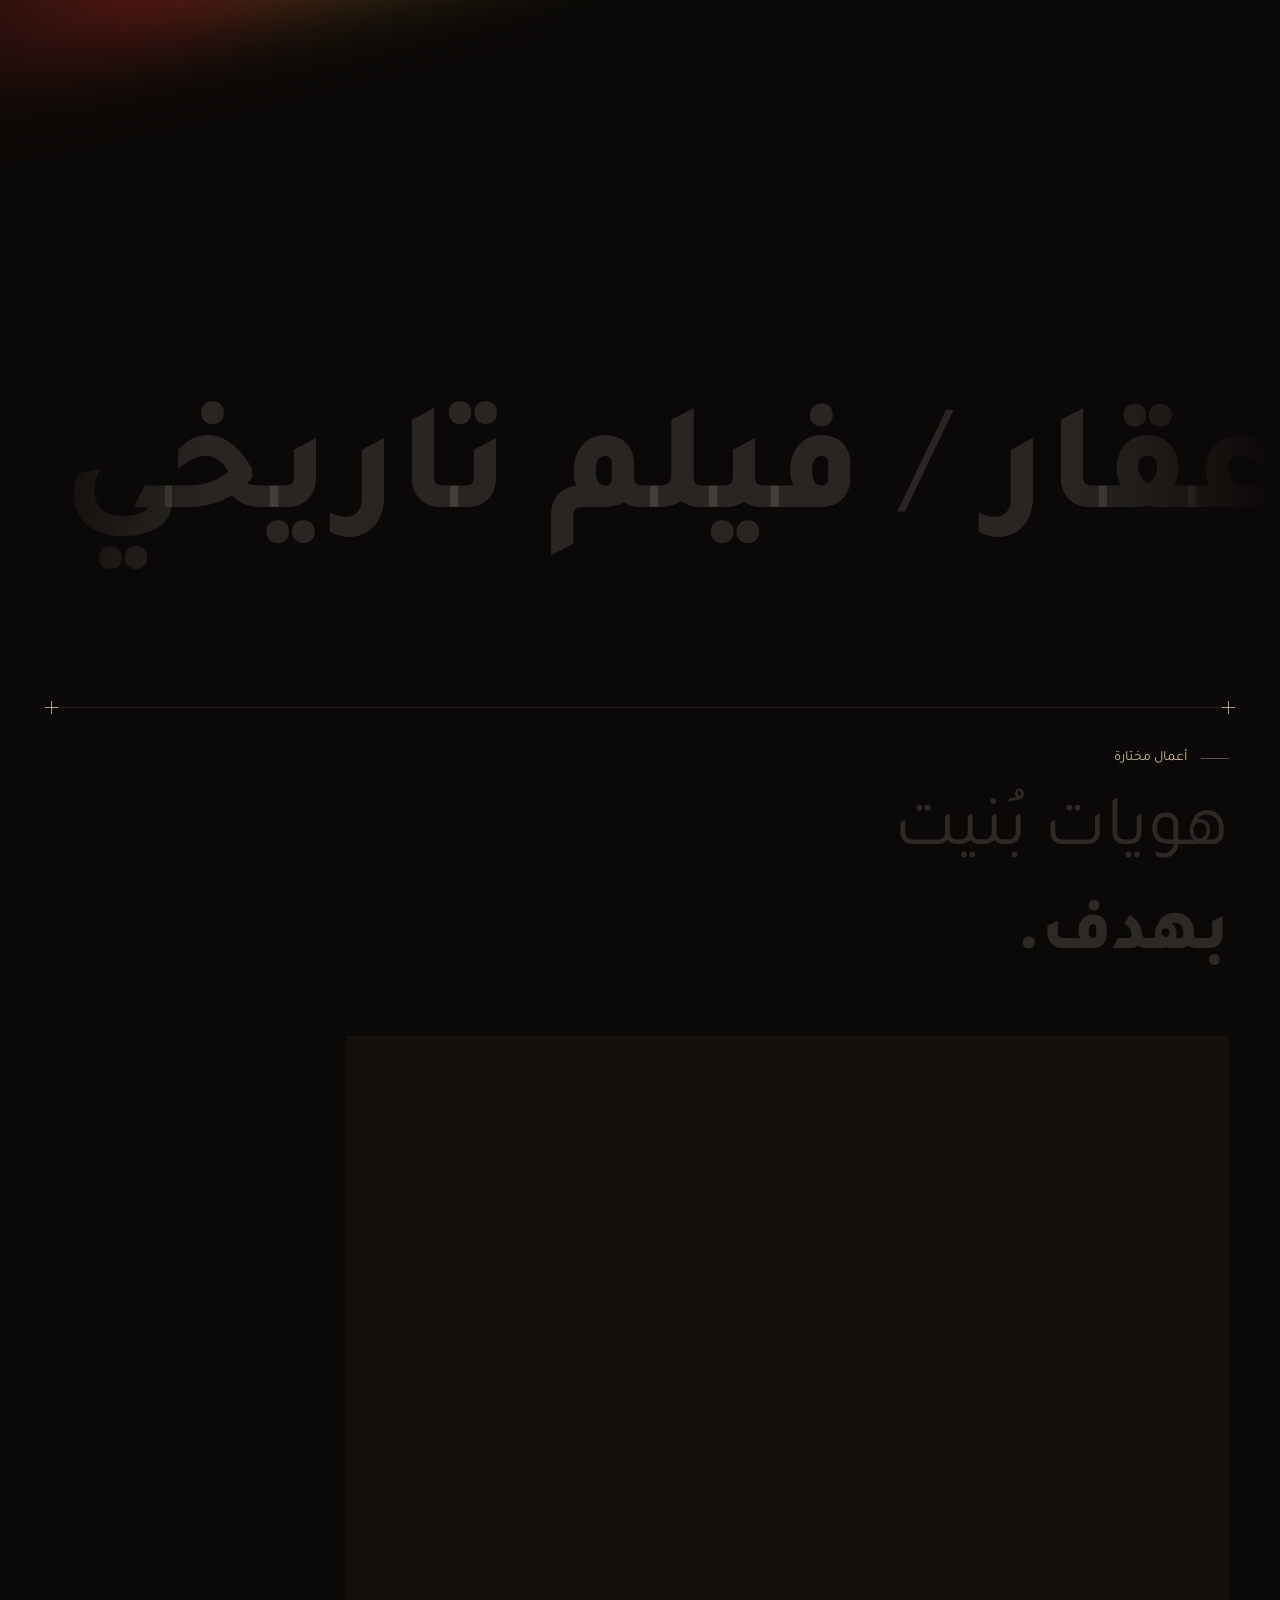
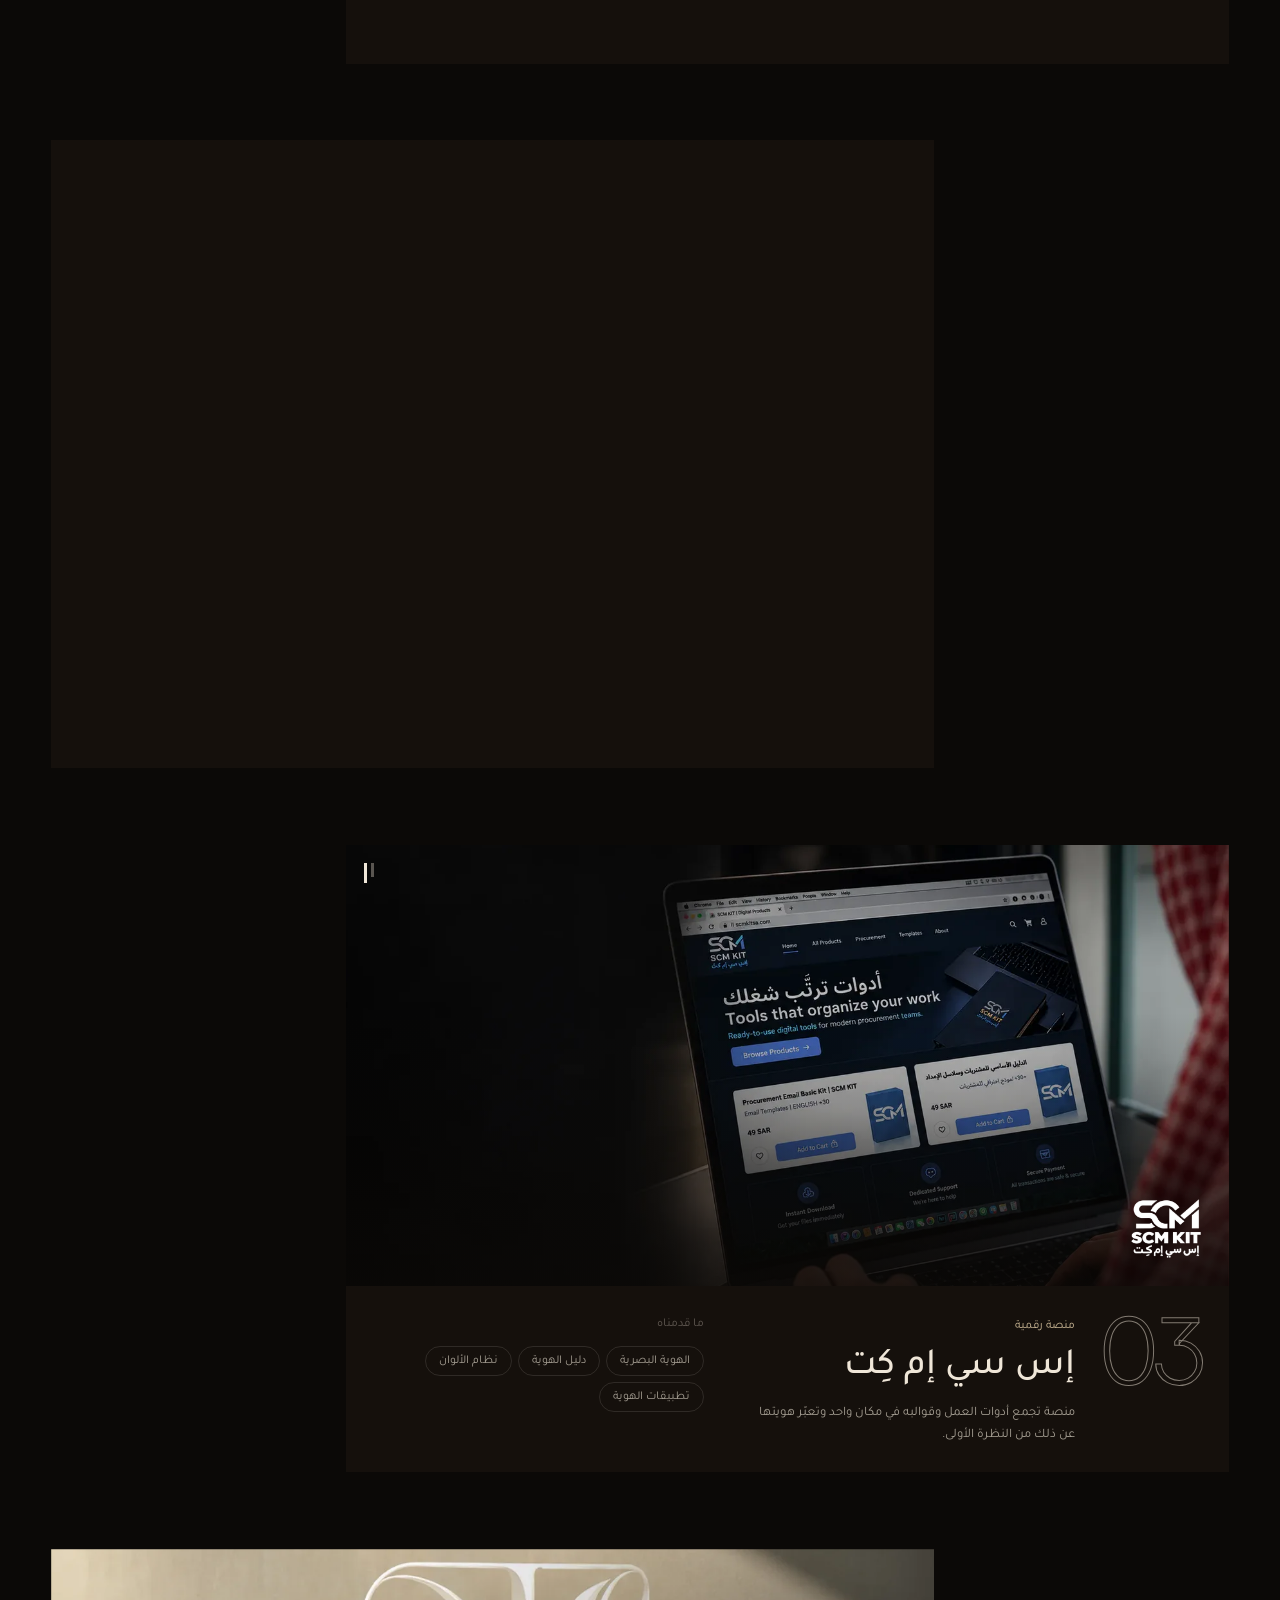
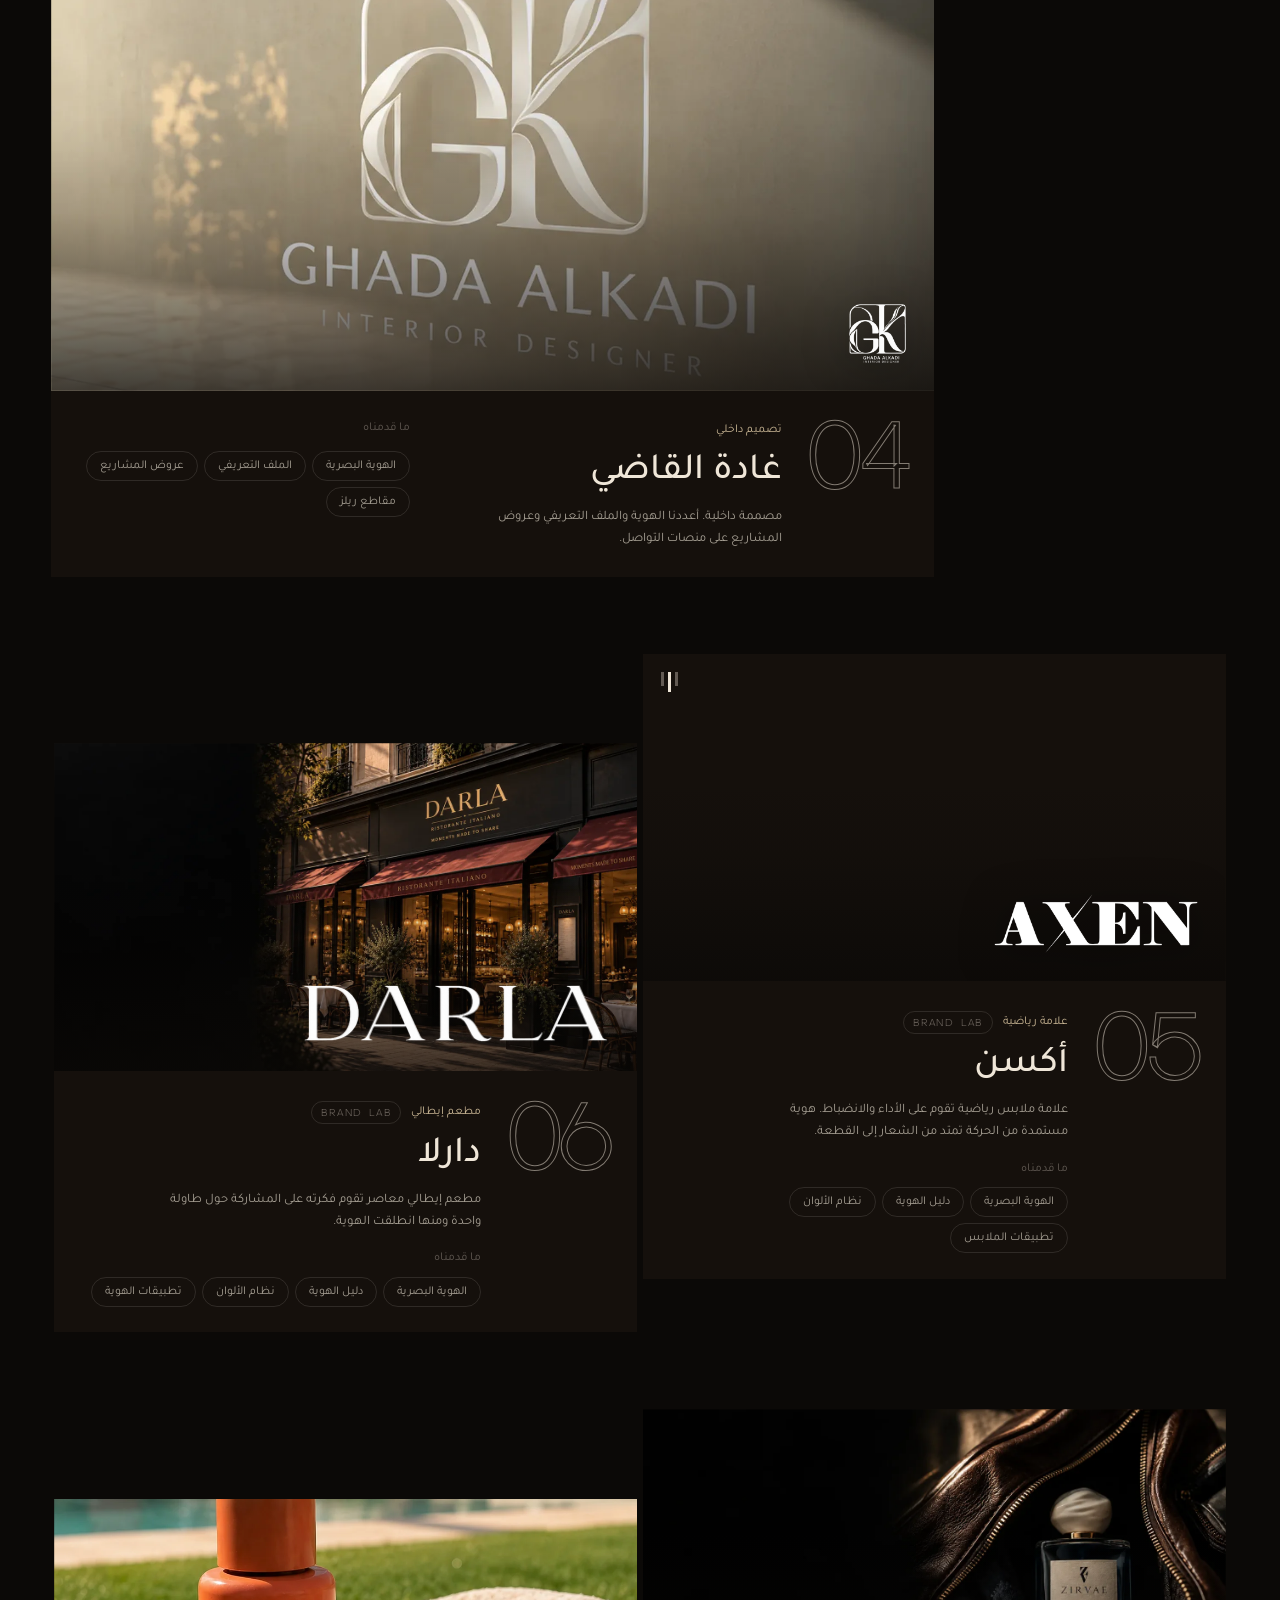
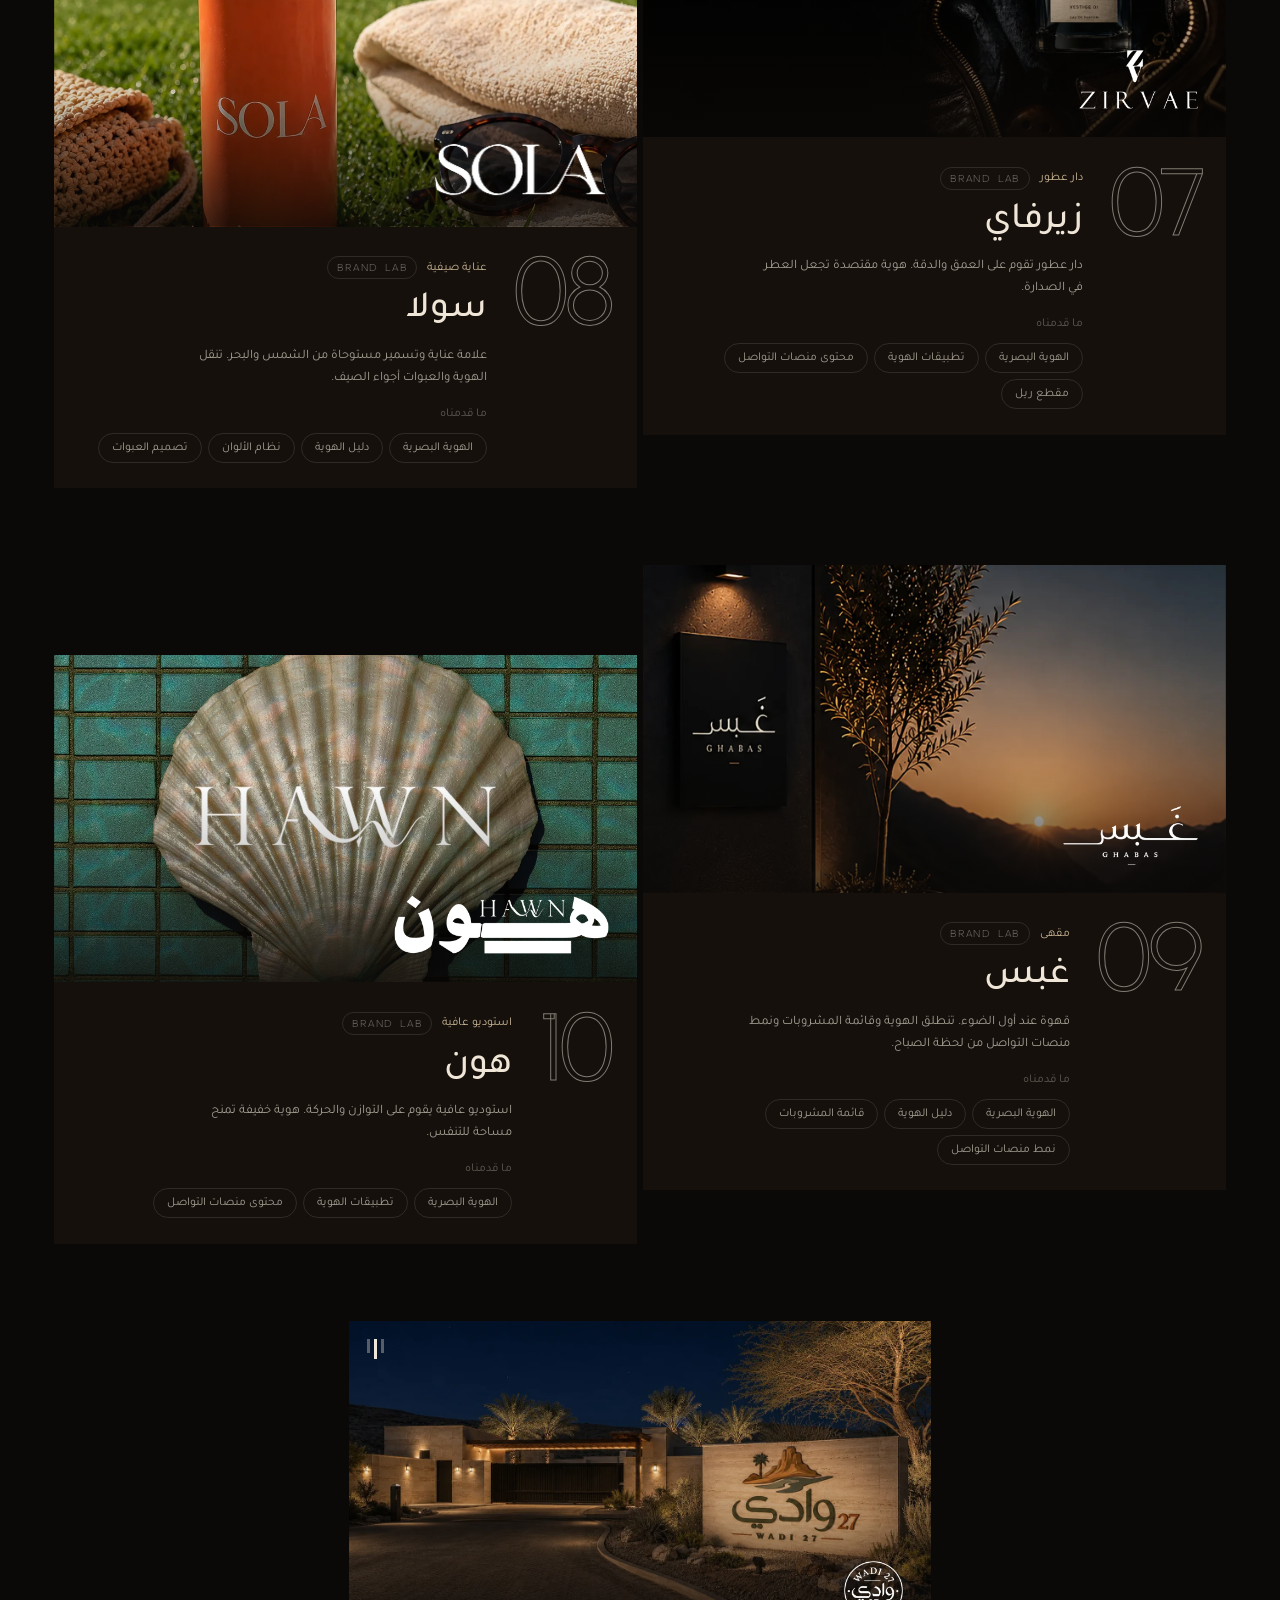
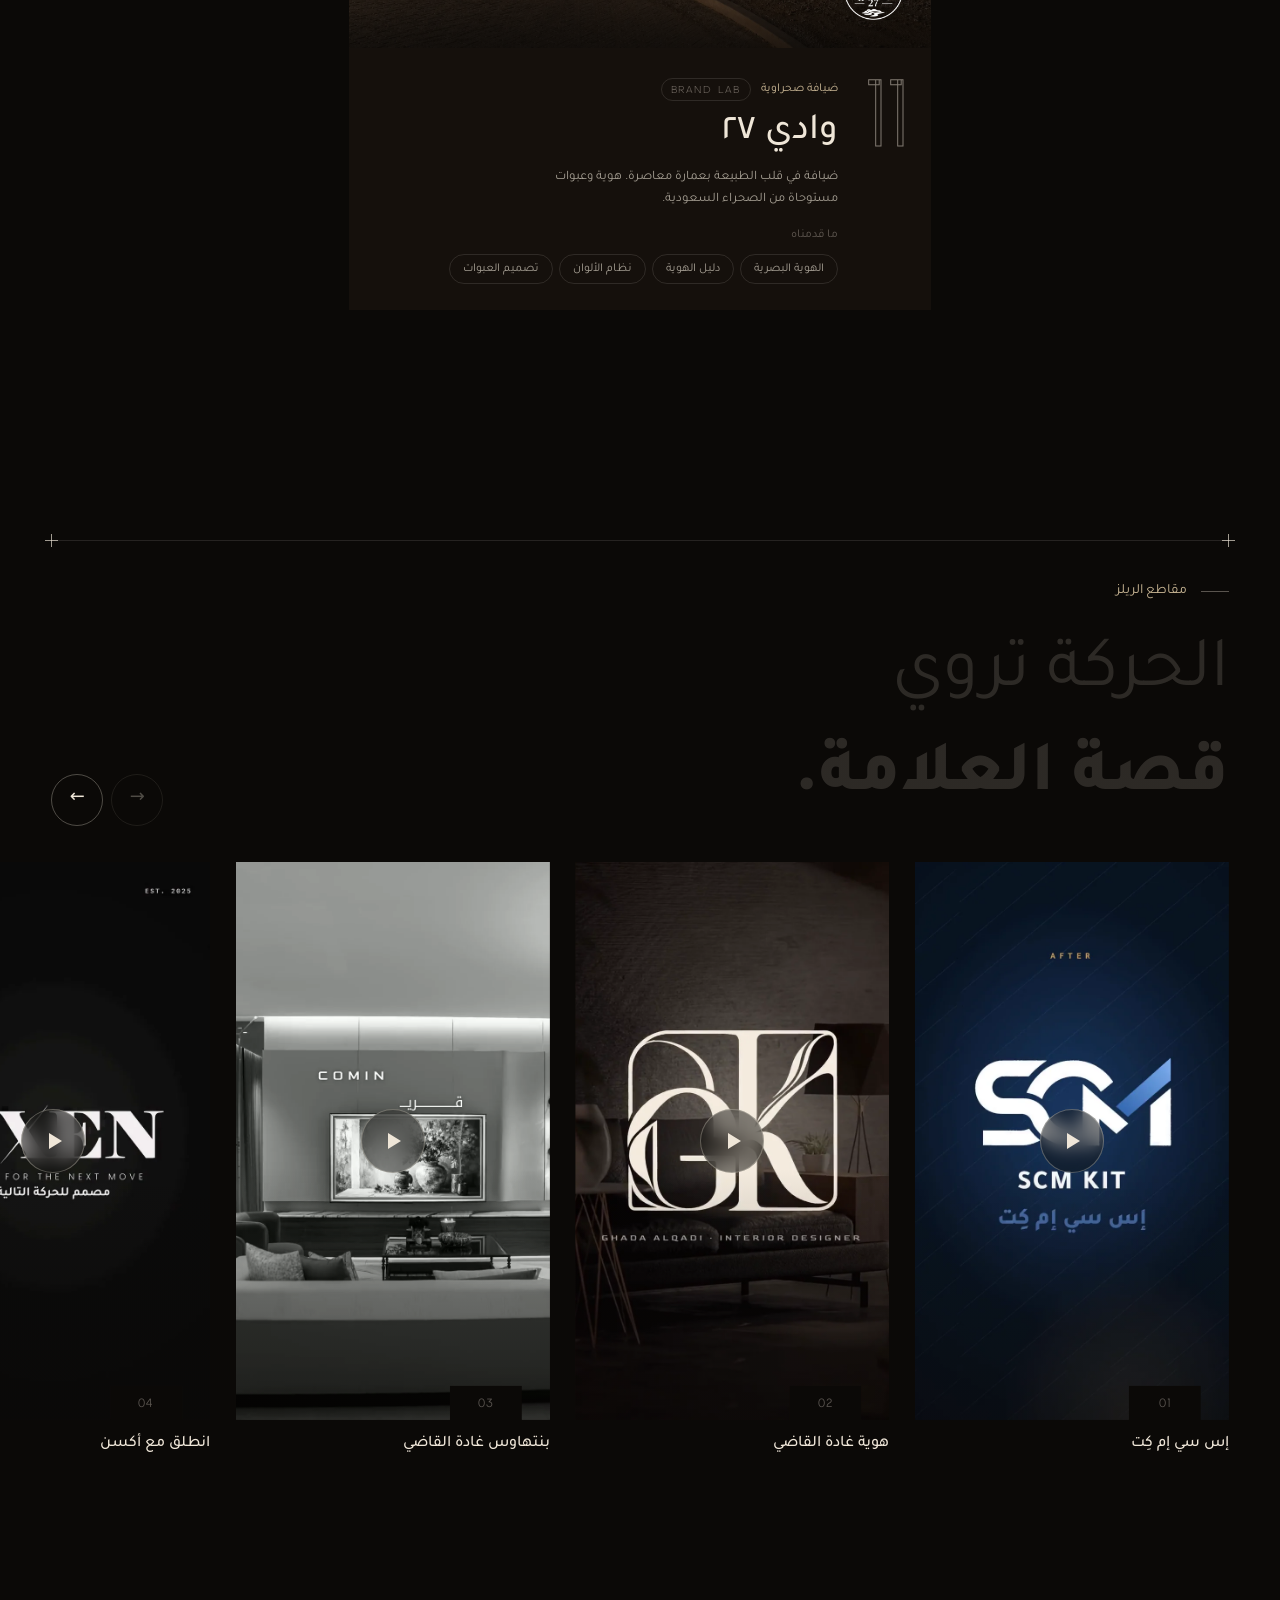
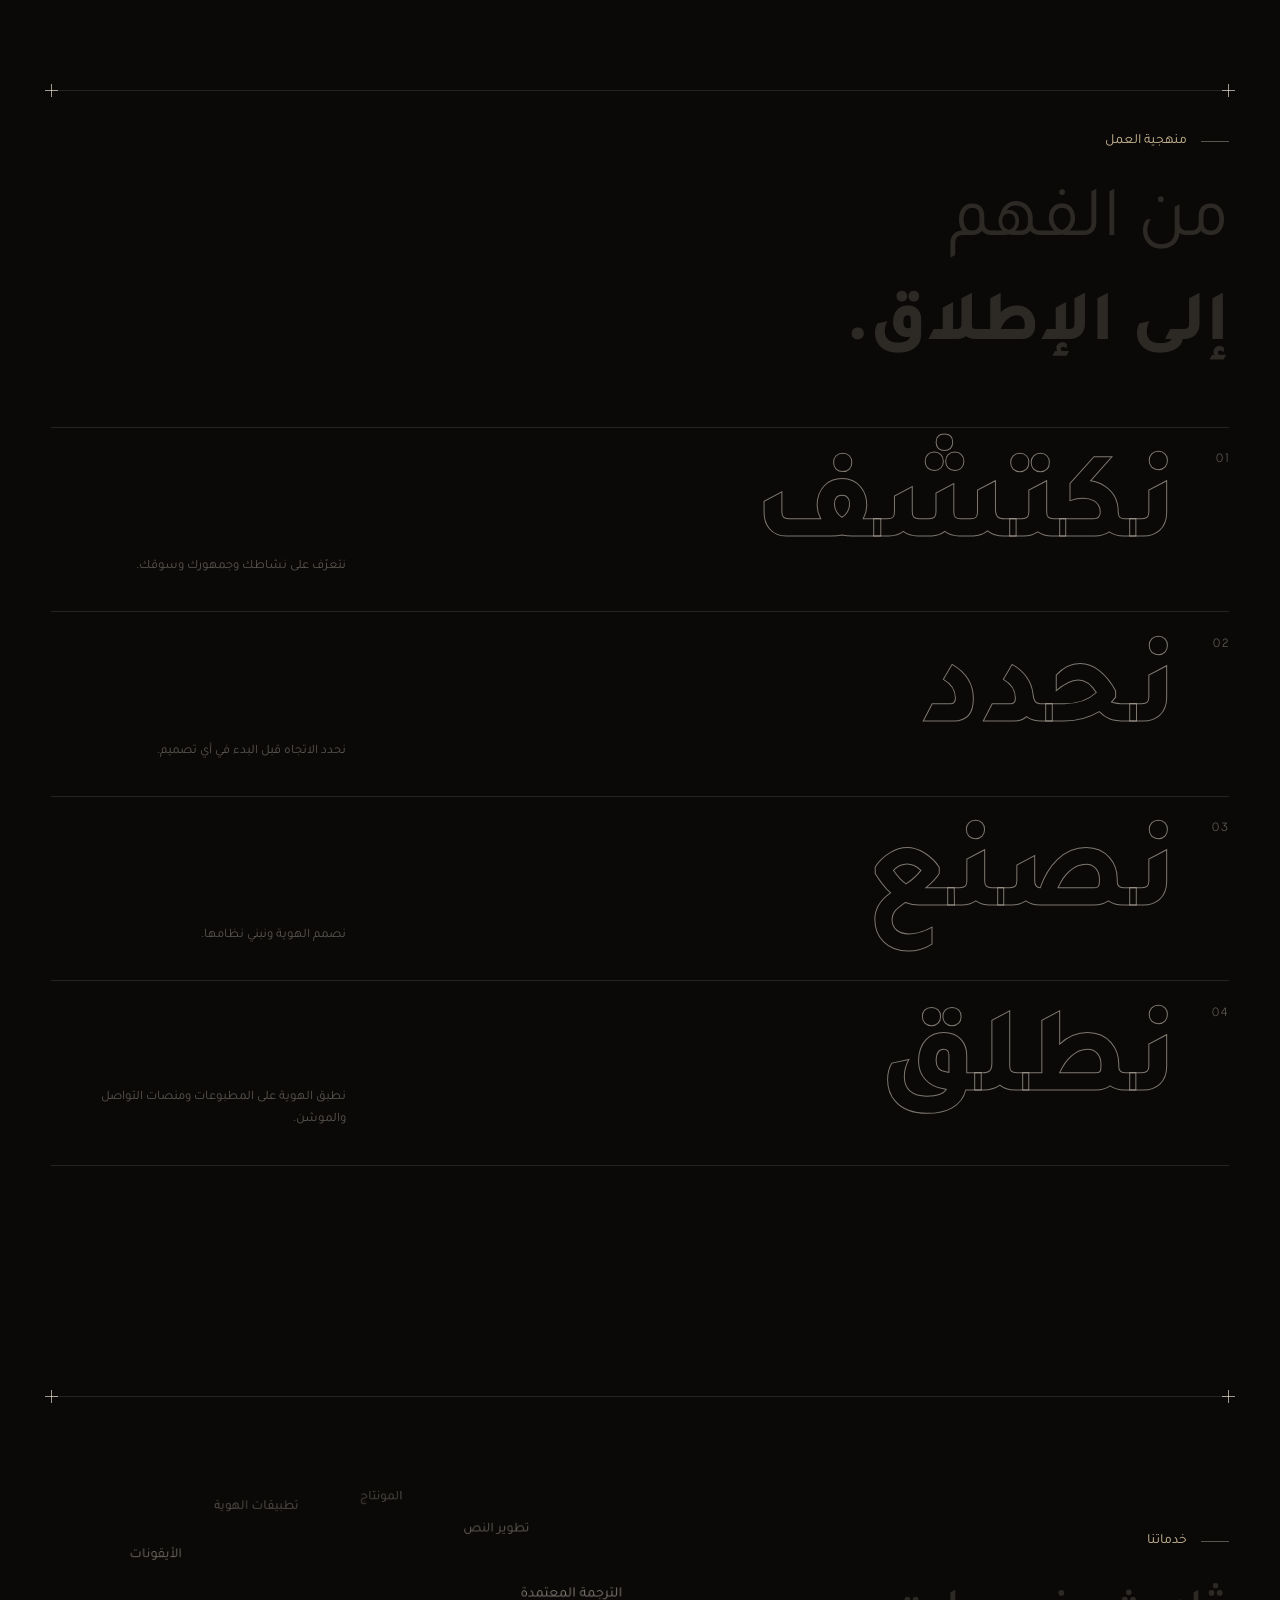
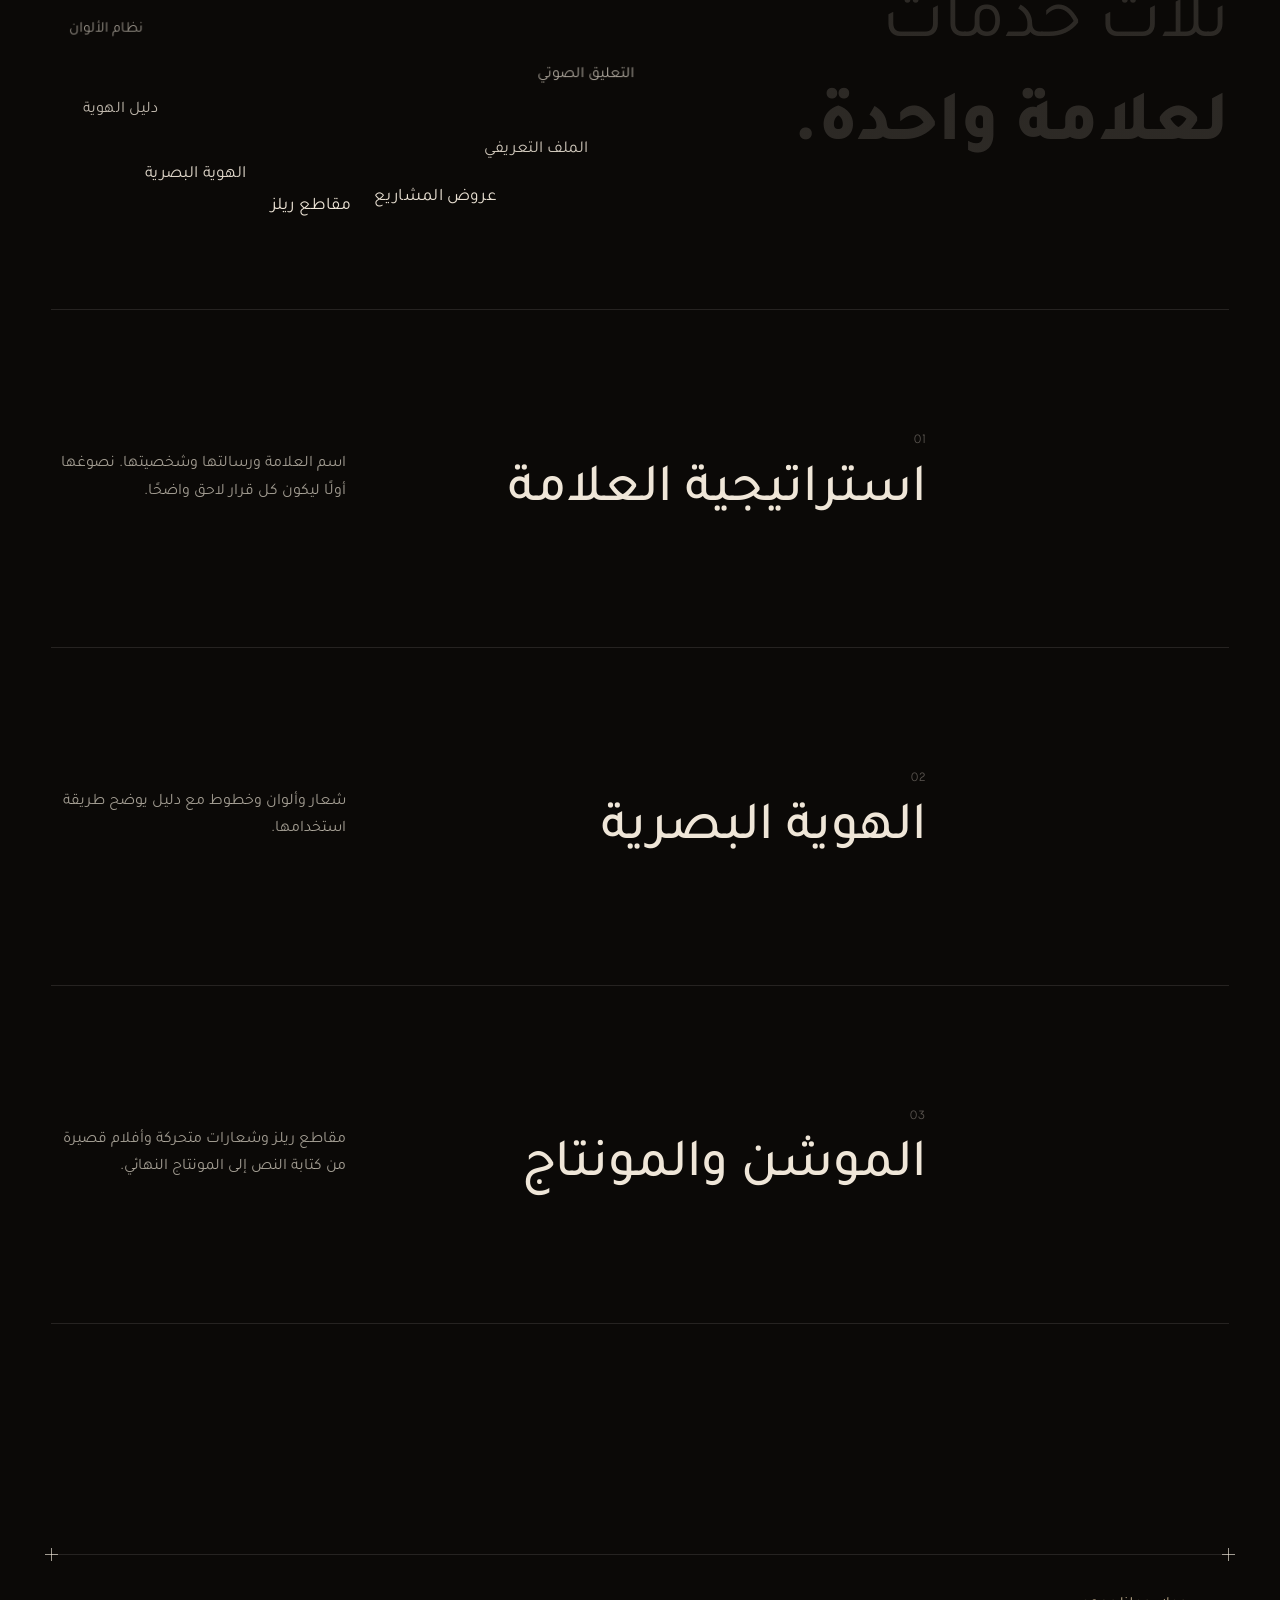
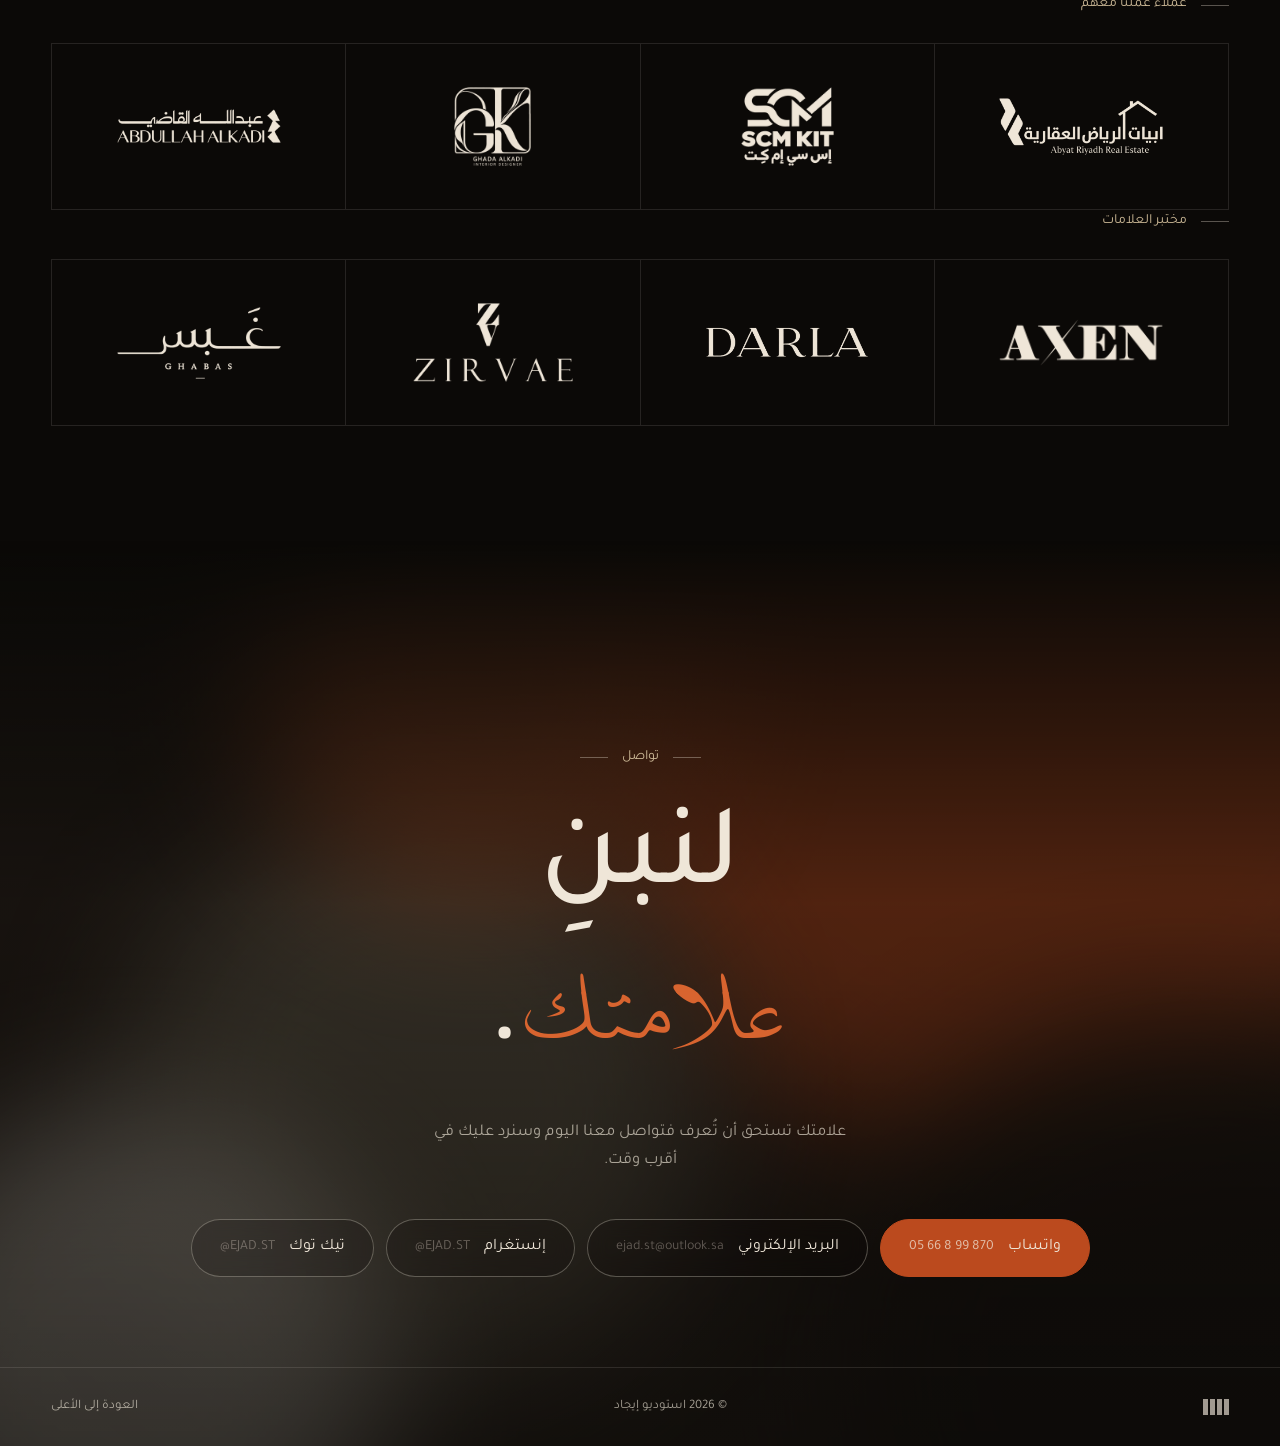
==== commit 9c5fb459: "Add Microsoft Clarity for clicks and heatmaps Co-Authored-By: Claude Opus 5.5 <noreply@anthropic.com" ====
--- a/index.html
+++ b/index.html
@@ -22,6 +22,14 @@
   try { if (sessionStorage.getItem("ejad-intro") === "1" || matchMedia("(prefers-reduced-motion: reduce)").matches) document.documentElement.classList.add("no-intro"); } catch (e) {}
 </script>
 <script type="importmap">{ "imports": { "three": "./assets/vendor/three.module.min.js" } }</script>
+<!-- Microsoft Clarity: clicks, heatmaps, session recordings -->
+<script type="text/javascript">
+  (function(c,l,a,r,i,t,y){
+    c[a]=c[a]||function(){(c[a].q=c[a].q||[]).push(arguments)};
+    t=l.createElement(r);t.async=1;t.src="https://www.clarity.ms/tag/"+i;
+    y=l.getElementsByTagName(r)[0];y.parentNode.insertBefore(t,y);
+  })(window, document, "clarity", "script", "z9fcjf1x7s");
+</script>
 </head>
 <body class="is-loading">
 
--- a/css/style.css
+++ b/css/style.css
@@ -182,15 +182,14 @@
 /* ---------- stage: 4 columns → nav (Swiss + Bou) ---------- */
 .stage { position: fixed; top: 0; inset-inline: 0; z-index: 50; height: var(--sh, 100vh); overflow: hidden; background: var(--bg); }
 .stage__media { position: absolute; inset: 0 0 auto; height: var(--vh, 100vh); transform: translateY(calc(var(--p, 0) * -18%)); }
-/* one video per column; the grade is baked into the files */
-.hero-cols { display: grid; grid-template-columns: repeat(4, 1fr); width: 100%; height: 100%; background: var(--bg); }
-.hero-cols video { display: block; width: 100%; height: 100%; min-width: 0; min-height: 0; object-fit: cover; }
+/* one video holds all four columns (gaps included) so the browser runs a single decoder; the grade is baked in */
+.hero-video { display: block; width: 100%; height: 100%; object-fit: cover; }
 .stage__shade { position: absolute; inset: 0; pointer-events: none;
   background: linear-gradient(rgba(11, 9, 7, calc(.35 + var(--p, 0) * .35)), rgba(11, 9, 7, calc(.15 + var(--p, 0) * .5)) 45%, rgba(11, 9, 7, calc(.55 + var(--p, 0) * .2))); }
 .stage::after { content: ""; position: absolute; inset: 0; background: rgba(11, 9, 7, .9); opacity: var(--lp, 0); pointer-events: none; }
 .stage.is-docked { box-shadow: inset 0 -1px 0 var(--line); }
 .stage__cols { position: absolute; inset: 0; z-index: 1; display: grid; grid-template-columns: repeat(4, 1fr); }
-.col { position: relative; display: flex; align-items: center; justify-content: center; gap: 10px; border-inline-end: 6px solid var(--bg); transition: background .4s; }
+.col { position: relative; display: flex; align-items: center; justify-content: center; gap: 10px; border-inline-end: 6px solid transparent; transition: background .4s; }
 .col:last-child { border-inline-end: 0; }
 .col::after { content: ""; position: absolute; inset: 0; background: var(--bg); transform: scaleY(var(--cv, 0)); transform-origin: top; pointer-events: none; }
 .col__label { font-size: 14px; font-weight: 400; color: var(--ink-2); transition: color .3s; opacity: var(--lp, 0); transform: translateY(calc((1 - var(--lp, 0)) * 12px)); white-space: nowrap; }
@@ -225,6 +224,9 @@
 .hero .display { max-width: 14ch; margin-inline: auto; text-shadow: 0 4px 40px rgba(11, 9, 7, .35); }
 .hero .lead { color: var(--ink); opacity: .85; }
 .hero__ctas { display: flex; gap: 12px; justify-content: center; flex-wrap: wrap; margin-top: 36px; }
+.hero__ctas .pill { width: auto; height: 46px; padding-inline: 22px; font-size: 14px; white-space: nowrap; backdrop-filter: none; background: rgba(11, 9, 7, .42); }
+.hero__ctas .pill--main { background: var(--accent); }
+.hero__ctas .pill:hover { background: var(--ink); }
 @keyframes drip { from { transform: translateY(-100%); } to { transform: translateY(100%); } }
 
 /* ---------- about ---------- */
@@ -242,6 +244,14 @@
 .statement .w { display: inline-block; opacity: .15; transition: opacity .5s var(--ease); }
 .statement .w.on { opacity: 1; }
 .obj { pointer-events: none; }
+/* still renders show when the live 3D cannot draw on a device; the live canvas replaces them once it has really drawn */
+[data-obj] { background: center / contain no-repeat; }
+[data-obj="knot"] { background-image: url(../assets/obj/knot.webp); background-size: min(86%, 620px) auto; }
+[data-obj="bars"] { background-image: url(../assets/obj/bars.webp); }
+[data-obj="blocks"] { background-image: url(../assets/obj/blocks.webp); }
+[data-obj="prism"] { background-image: url(../assets/obj/prism.webp); }
+[data-obj="ring"] { background-image: url(../assets/obj/ring.webp); }
+html.gl-on [data-obj] { background-image: none; }
 .obj--about { position: absolute; inset: 0; z-index: 0; }
 .about .statement, .about .lead { text-shadow: 0 2px 28px rgba(11, 9, 7, .9), 0 0 2px rgba(11, 9, 7, .6); }
 .section__head { position: relative; }
@@ -505,9 +515,8 @@
 html.th main > .hero { z-index: 2; opacity: 1; transform: none; pointer-events: auto; }
 html.th .hero__content { position: relative; z-index: 1; opacity: var(--ho, 1); transform: translateY(calc((1 - var(--ho, 1)) * -60px)); pointer-events: var(--hpe, auto); }
 html.th .hero__bg { display: block; position: absolute; inset: 0; overflow: hidden; background: var(--bg); }
-html.th .hero-cols { position: absolute; inset: 0; gap: 6px; }
-@media (max-width: 899px) { html.th .hero-cols { grid-template-columns: repeat(2, 1fr); grid-template-rows: repeat(2, 1fr); } }
-html.th .hero__bg::before { content: ""; position: absolute; inset: 0; z-index: 1; background: linear-gradient(rgba(11, 9, 7, .48), rgba(11, 9, 7, .38) 45%, rgba(11, 9, 7, .66)); }
+html.th .hero-video { position: absolute; inset: 0; }
+html.th .hero__bg::before { content: ""; position: absolute; inset: 0; z-index: 1; background: linear-gradient(rgba(11, 9, 7, .35), rgba(11, 9, 7, .15) 45%, rgba(11, 9, 7, .55)); }
 
 /* the tagline's fill-forwards animation overrides opacity, so it must be cancelled when the intro opens */
 .intro.is-open .intro__line { animation: none; opacity: 0; filter: none; visibility: hidden; transition: none; }
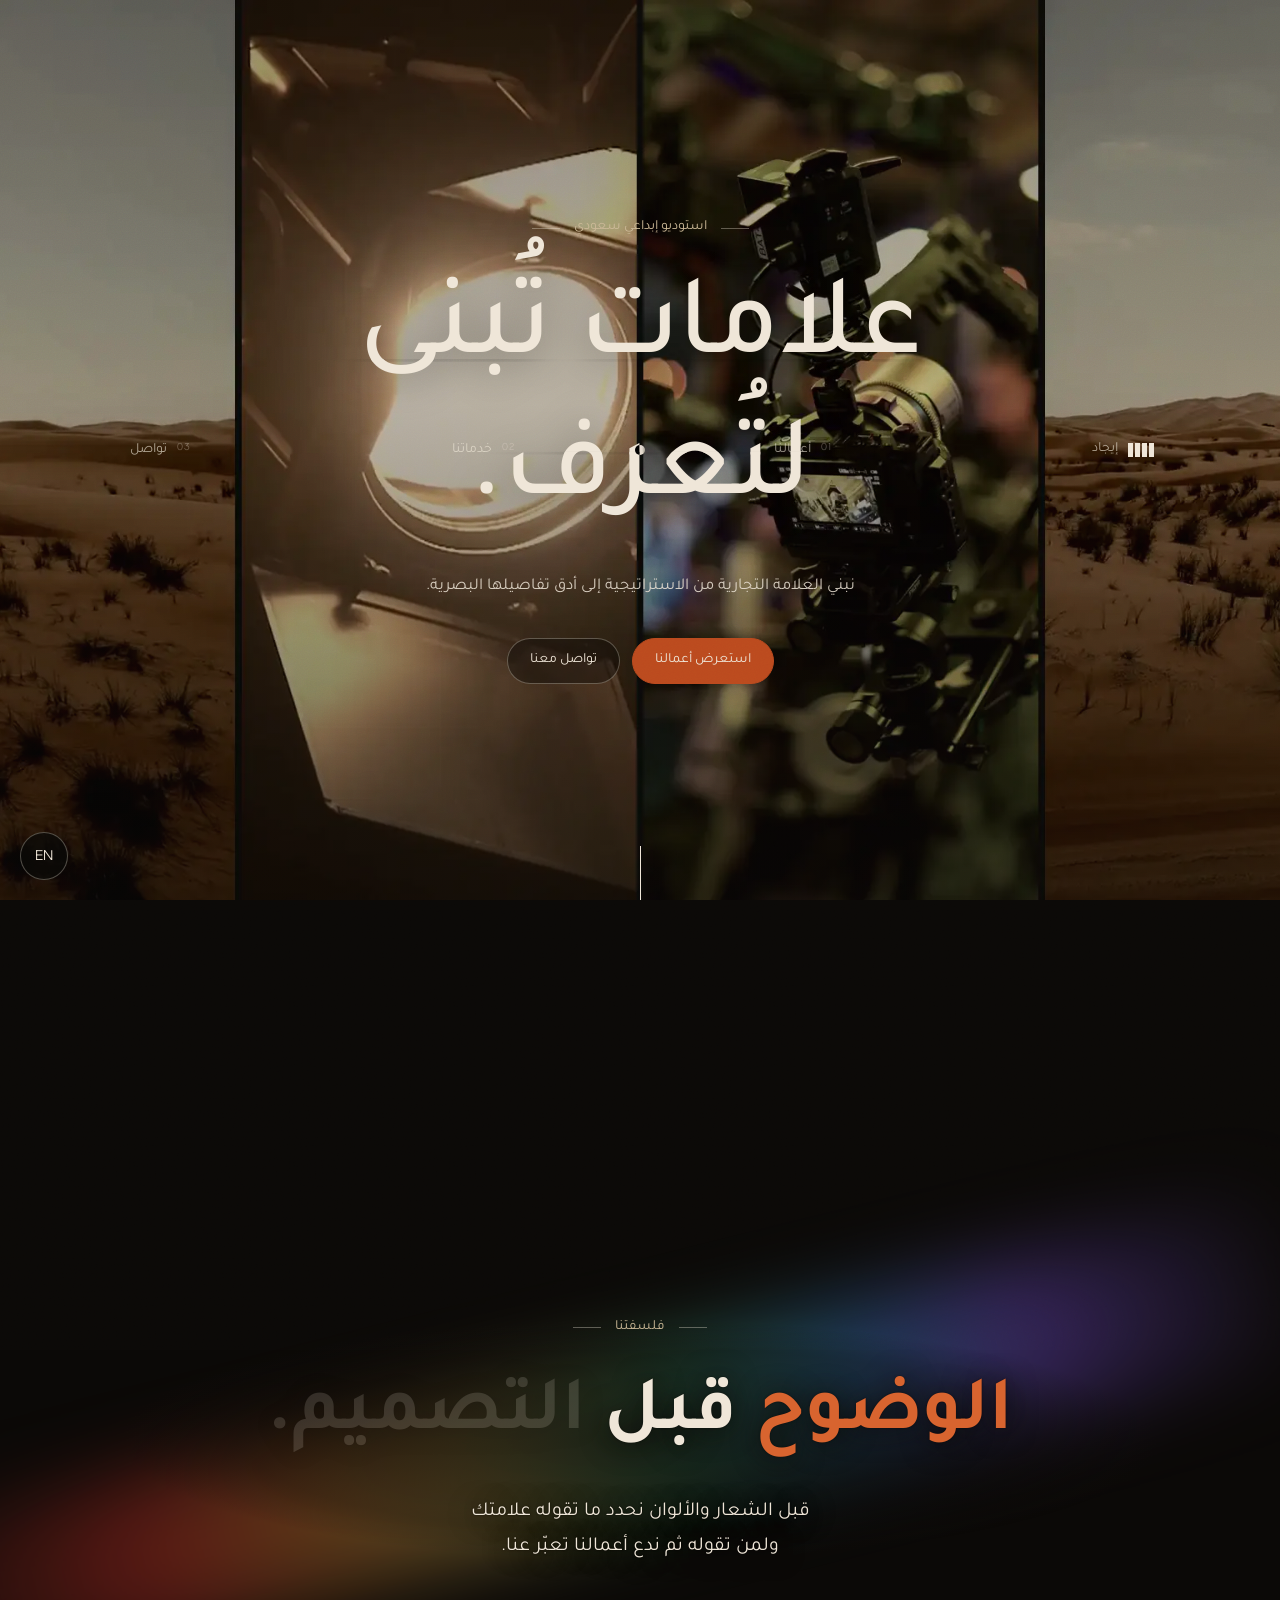
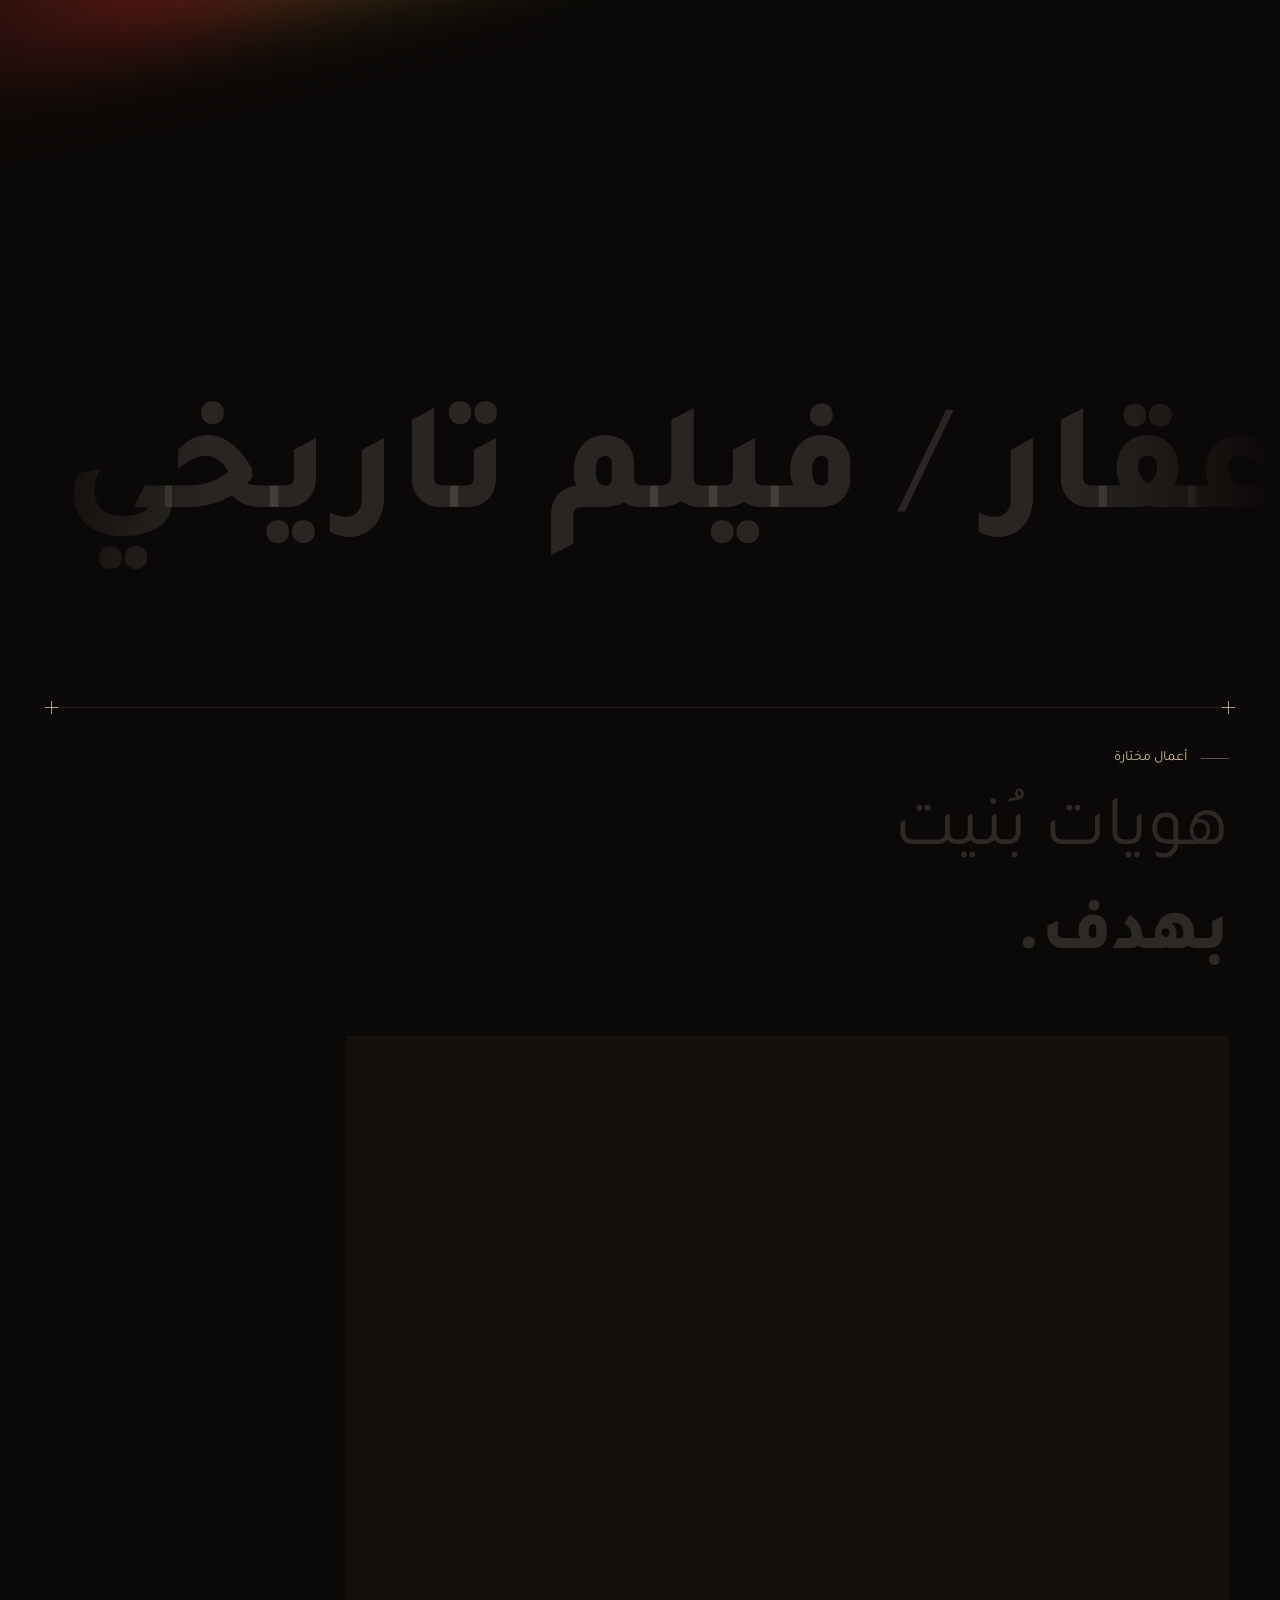
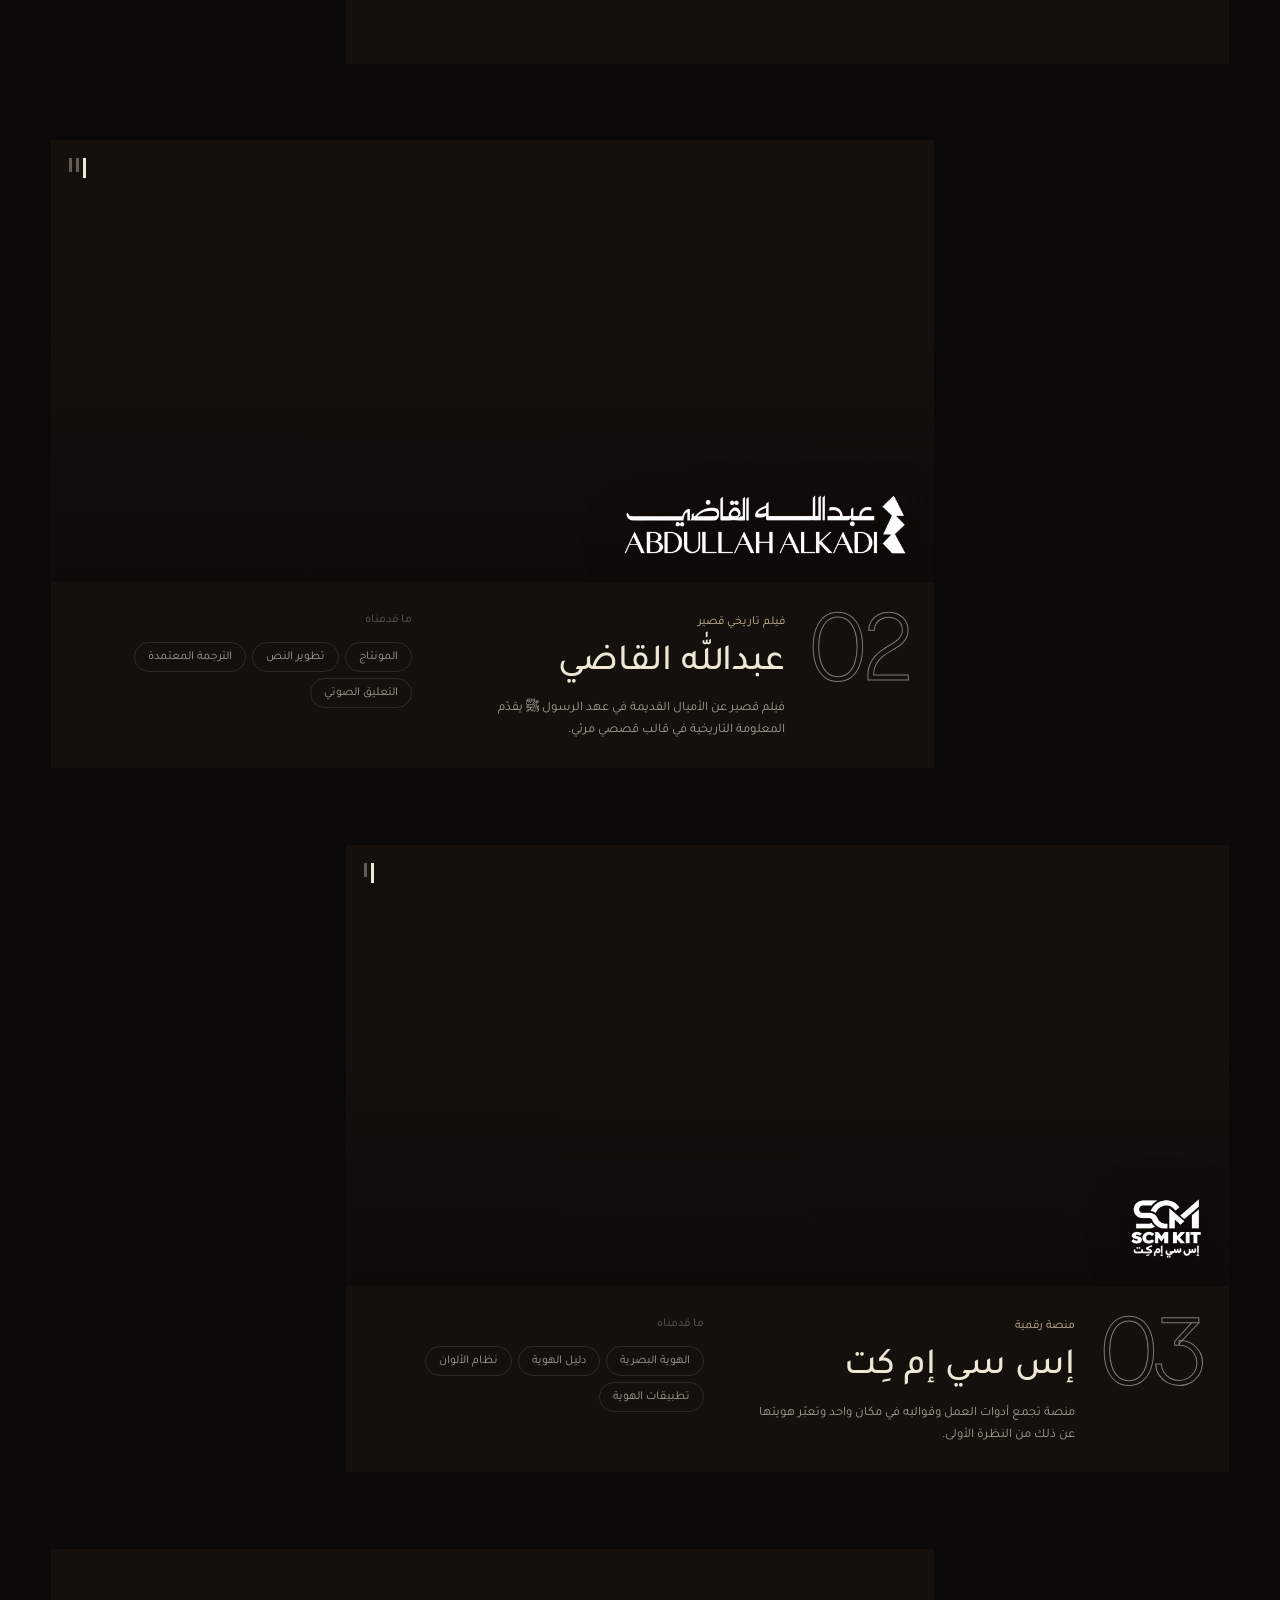
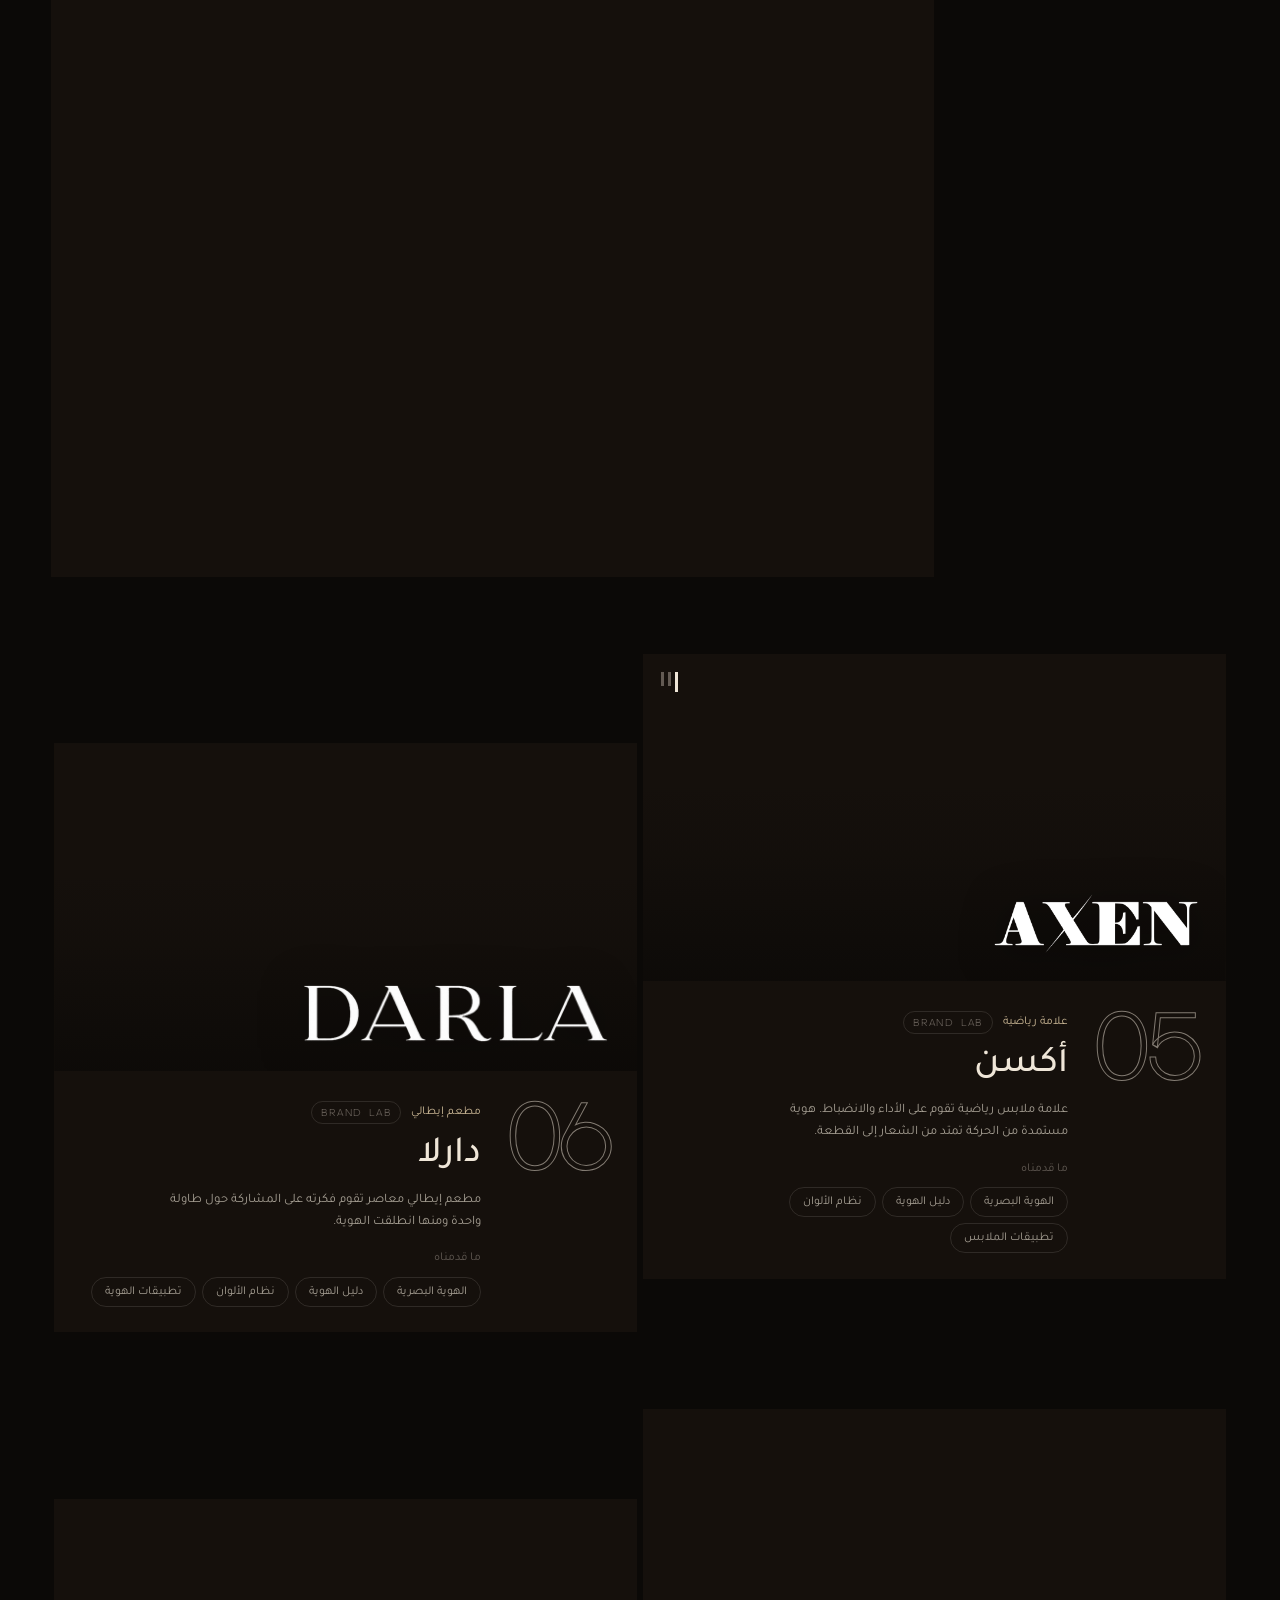
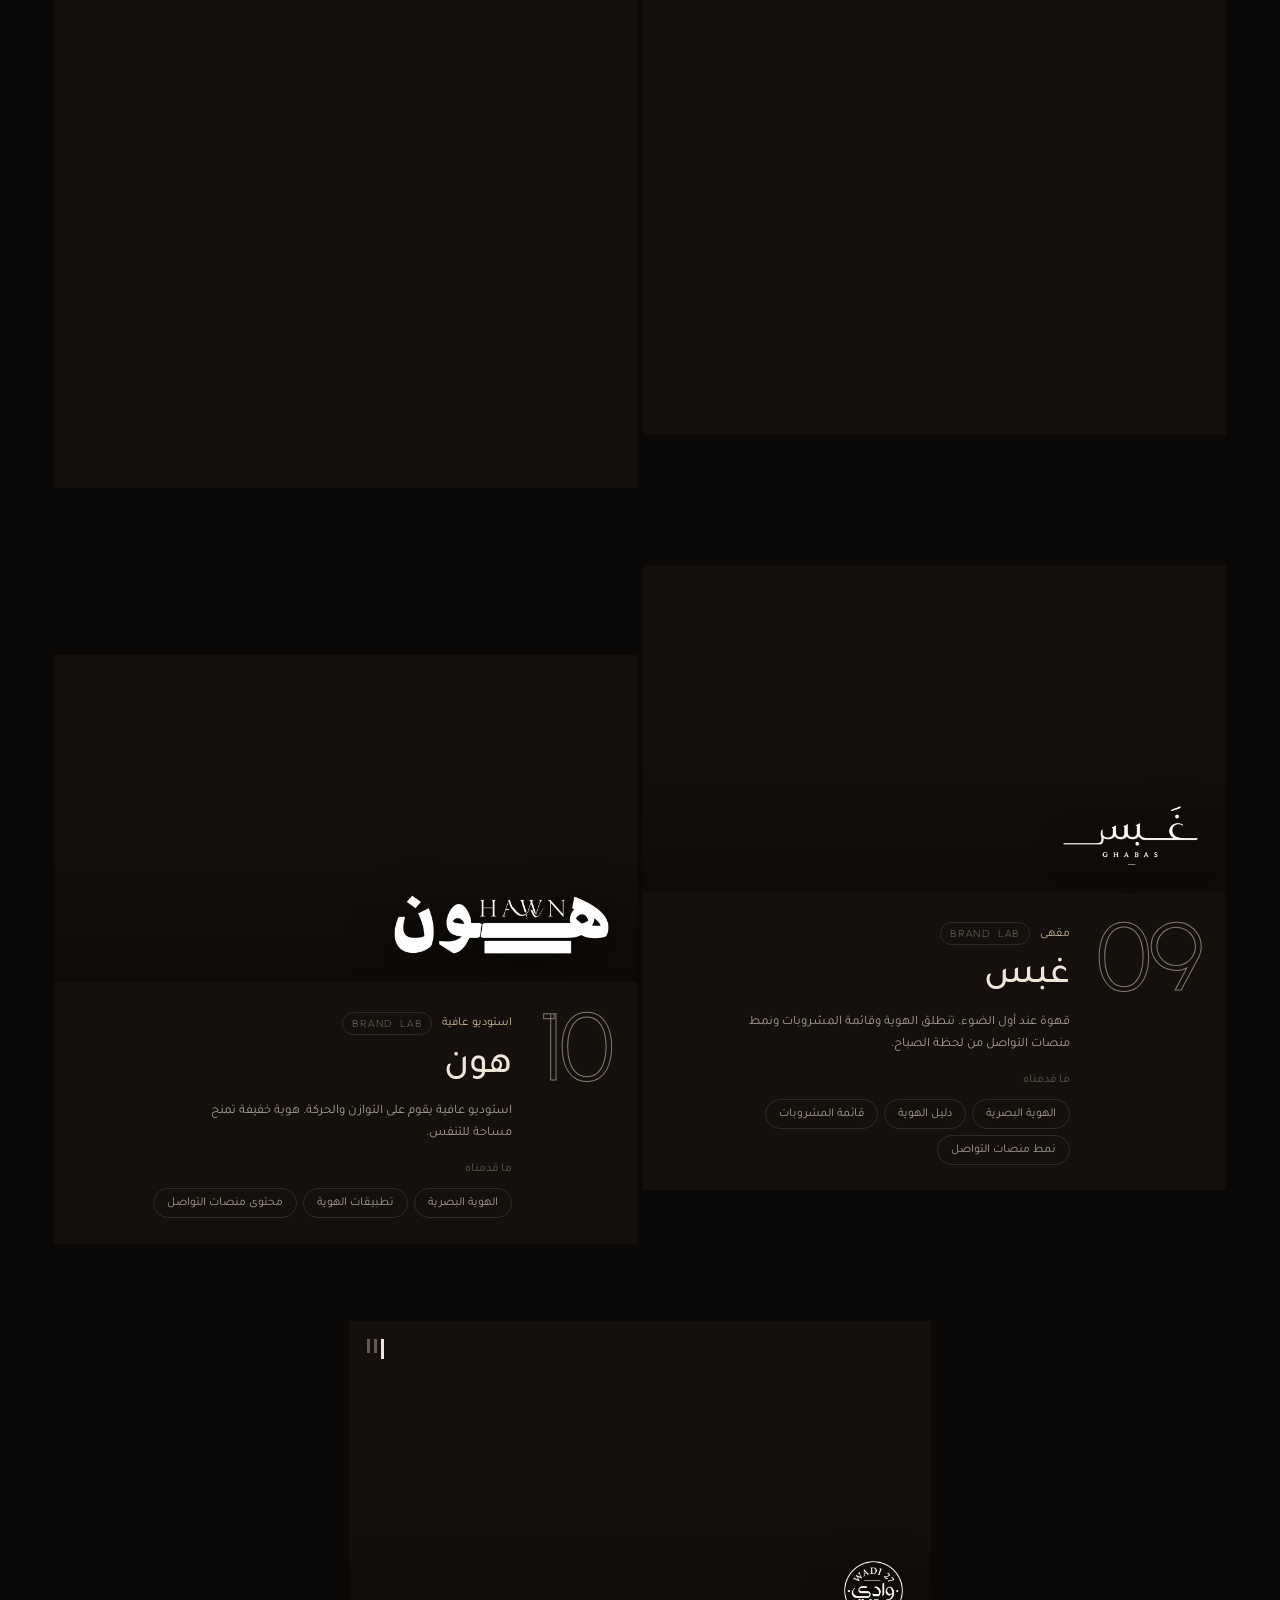
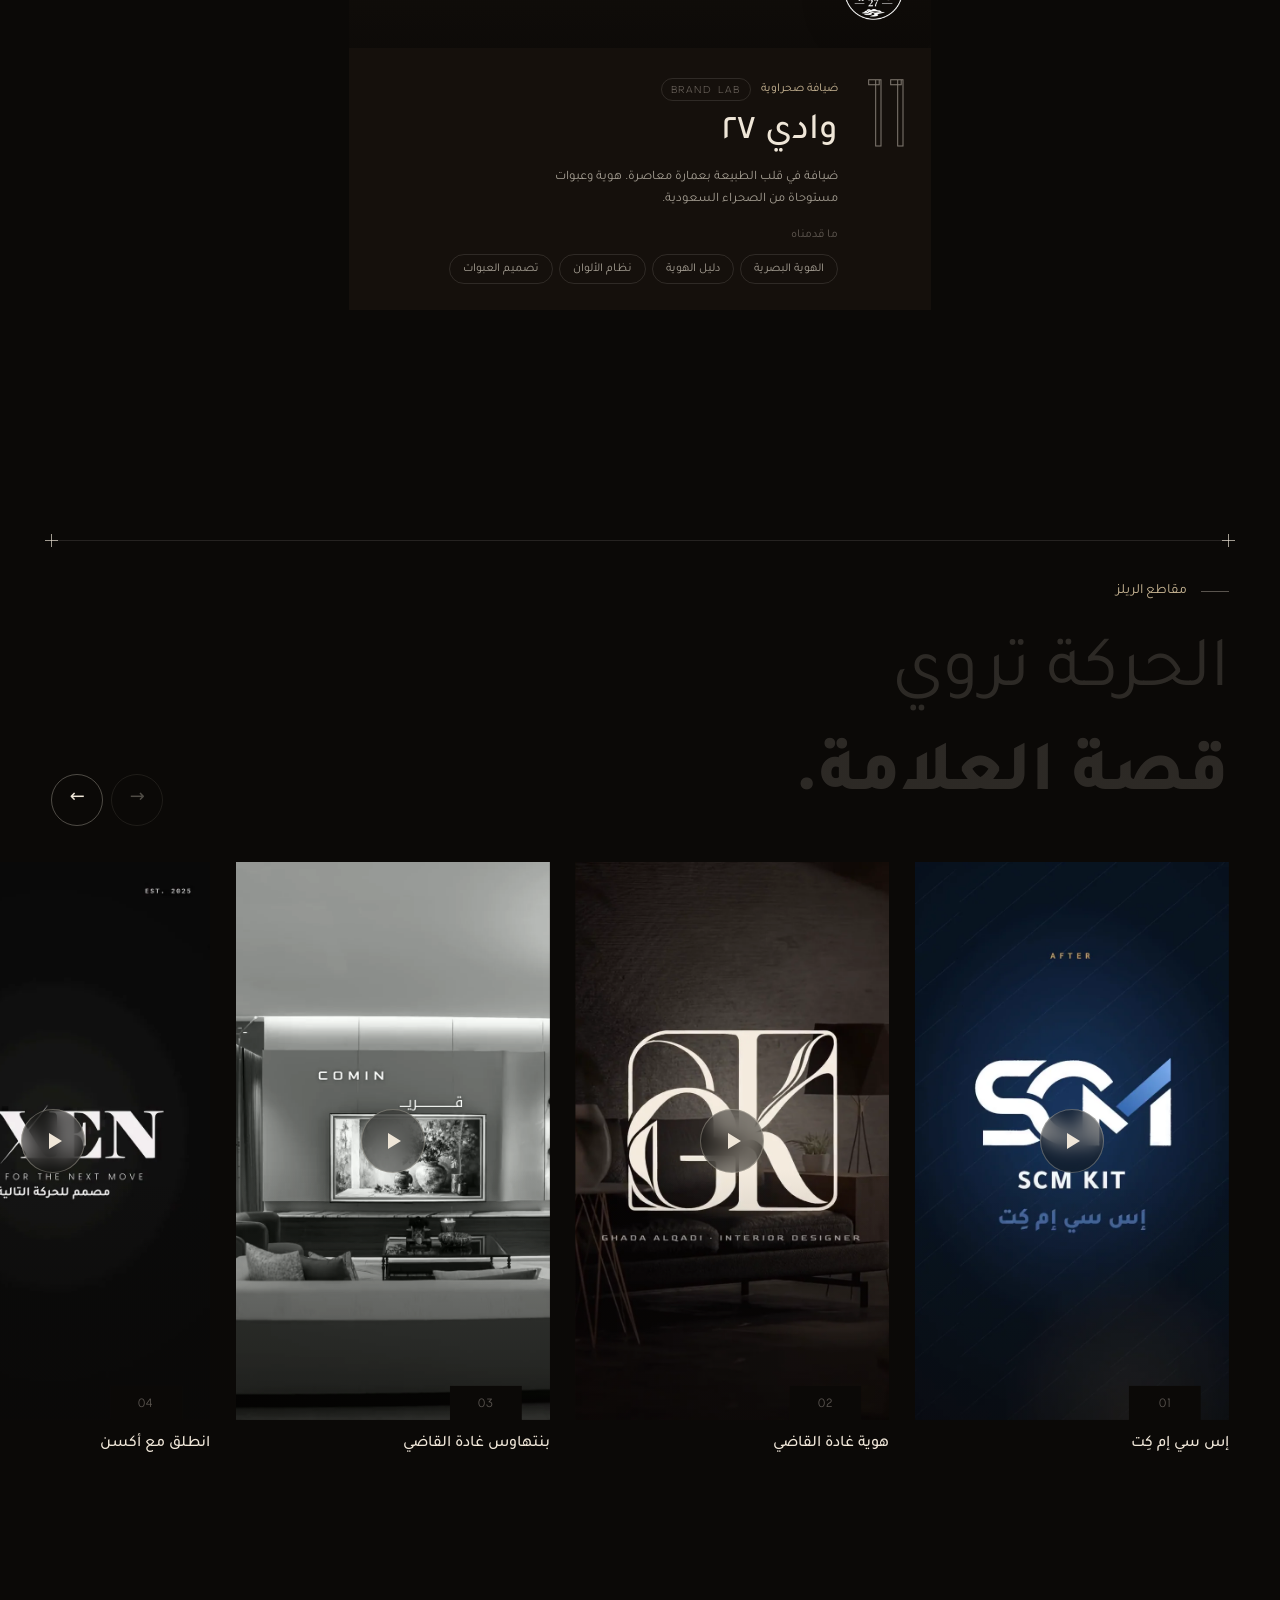
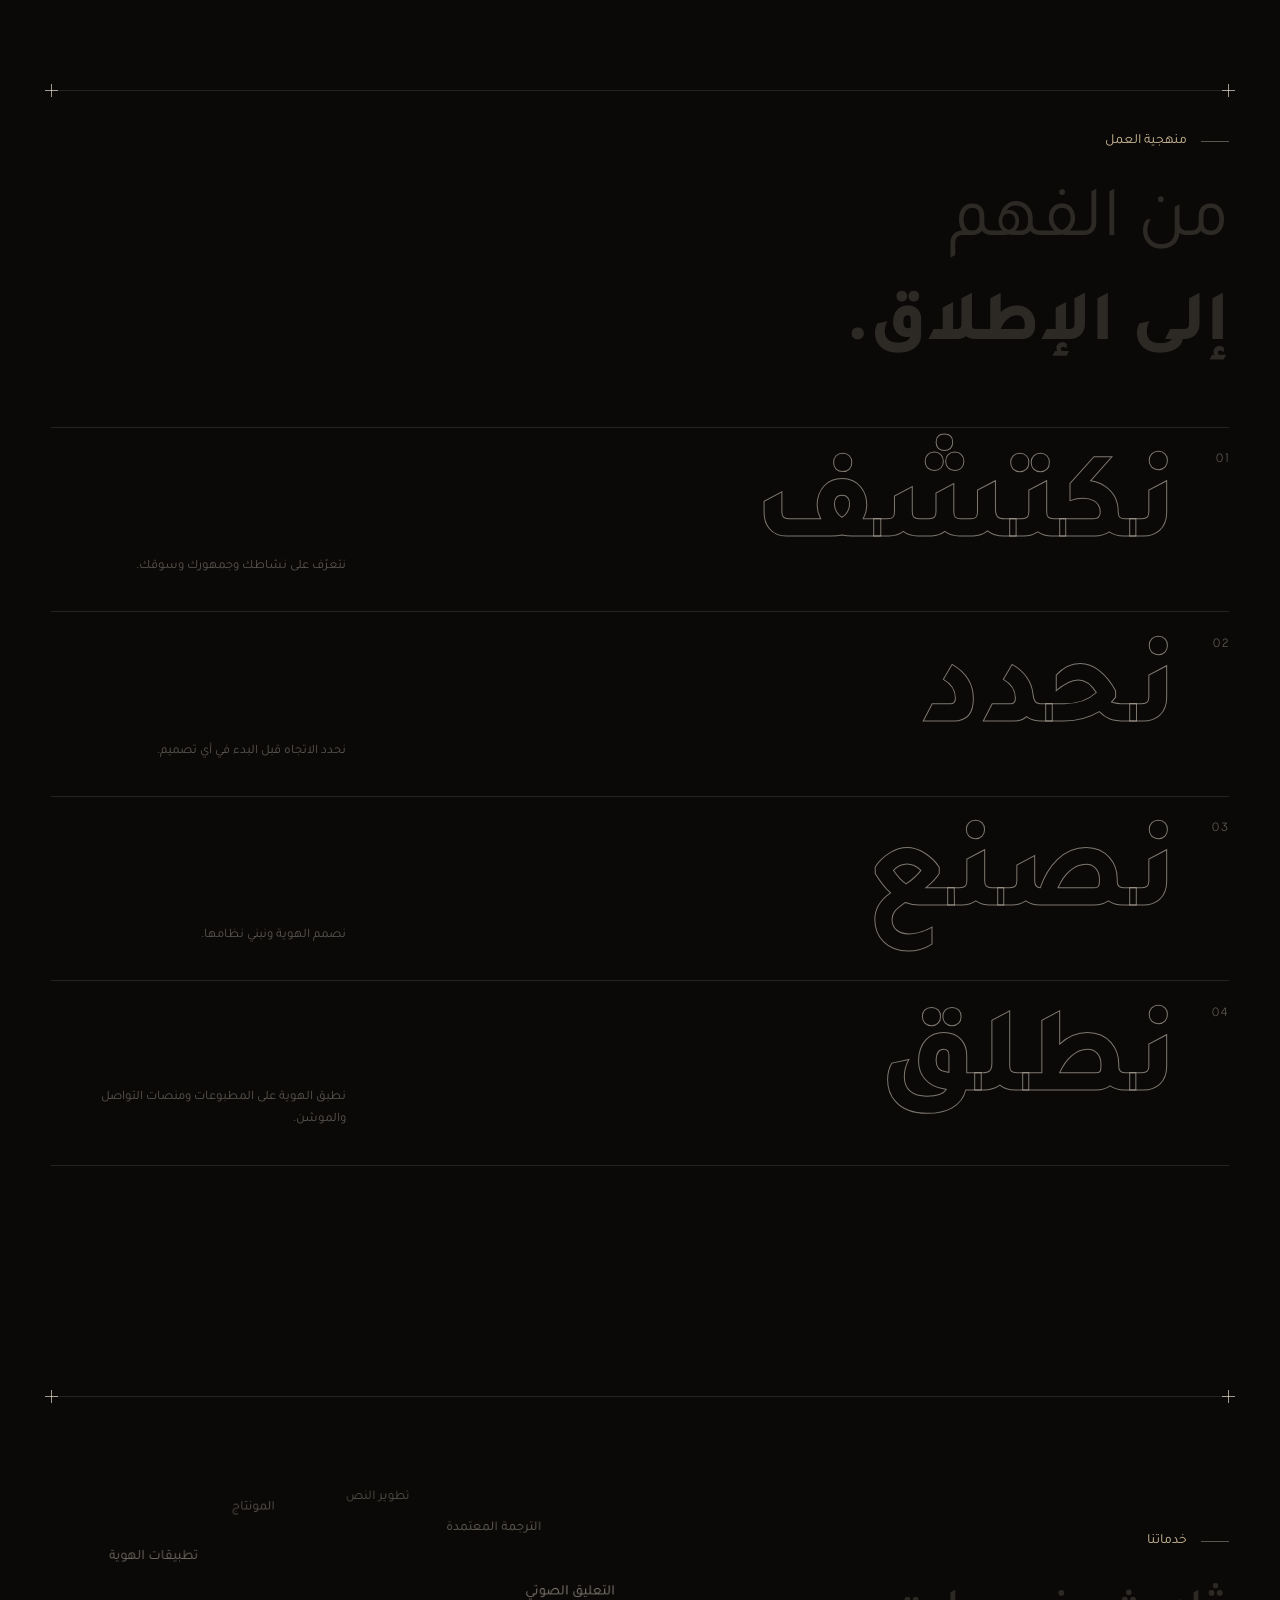
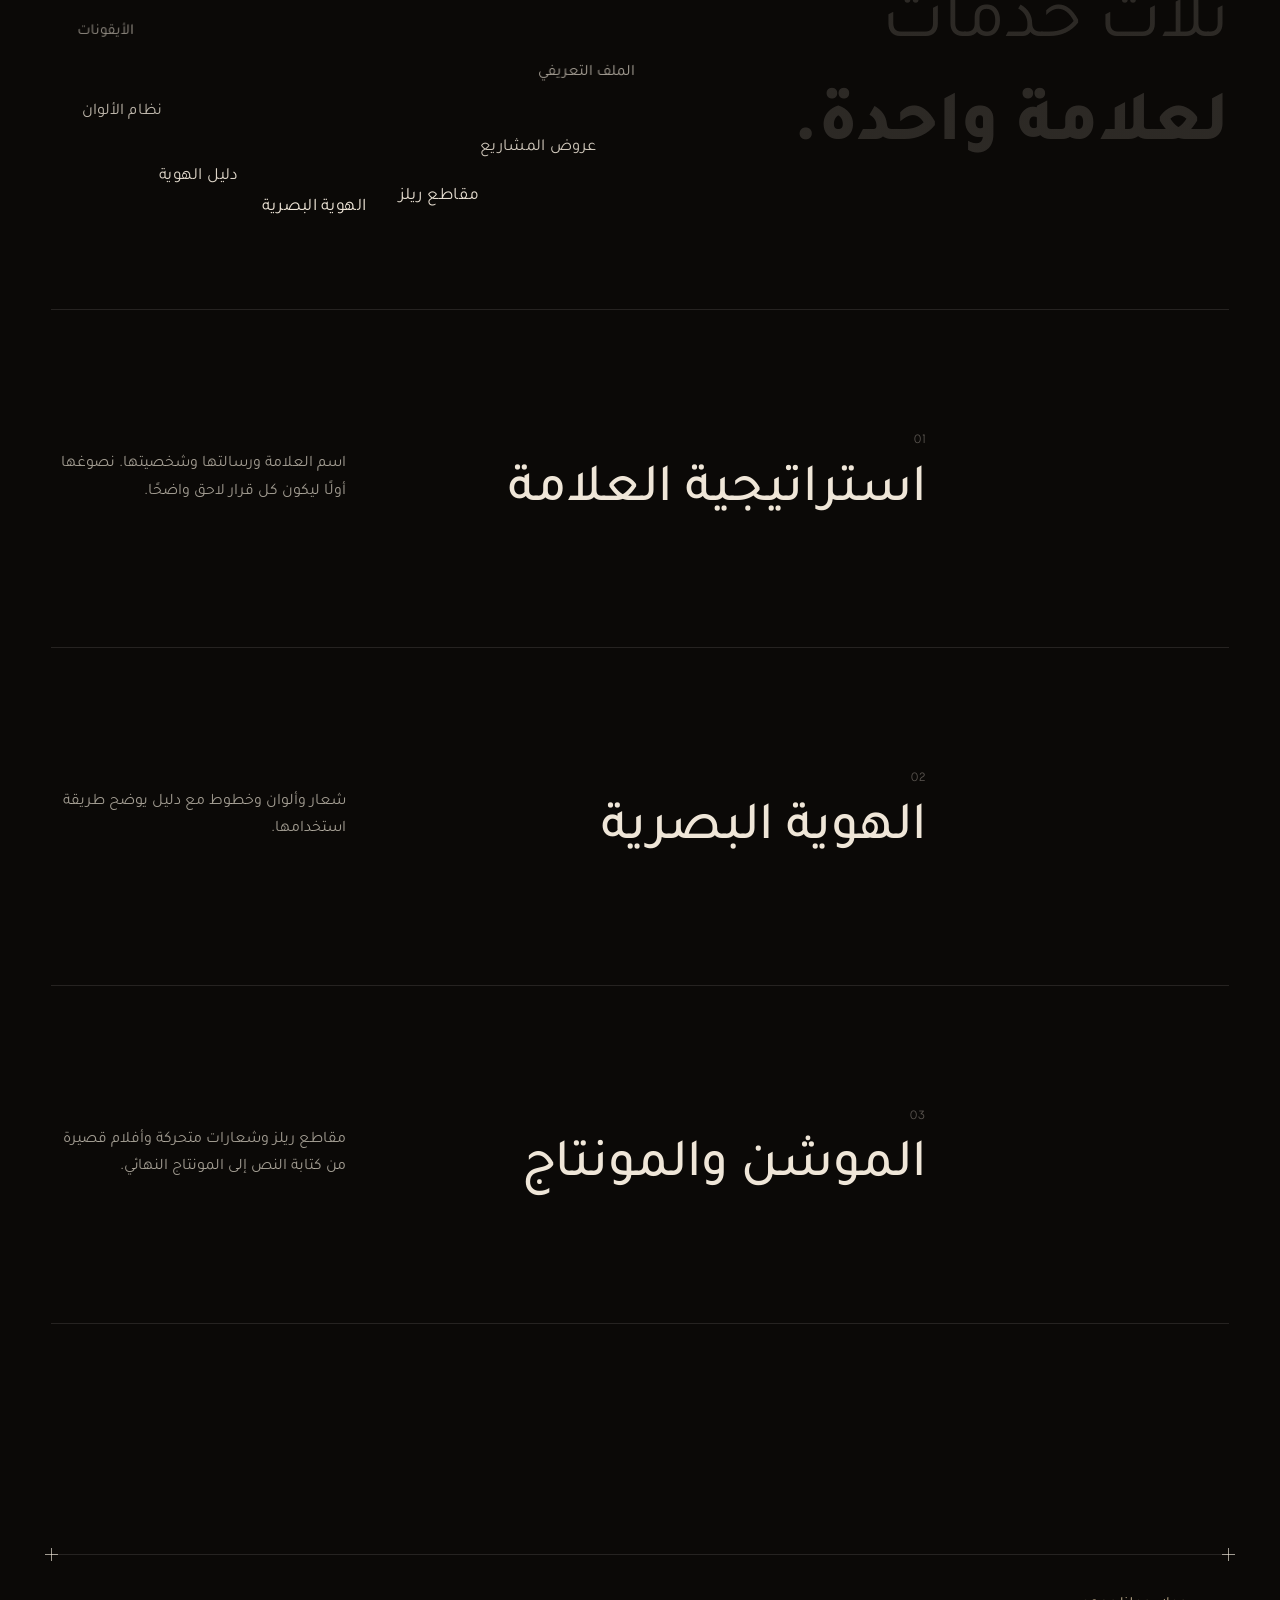
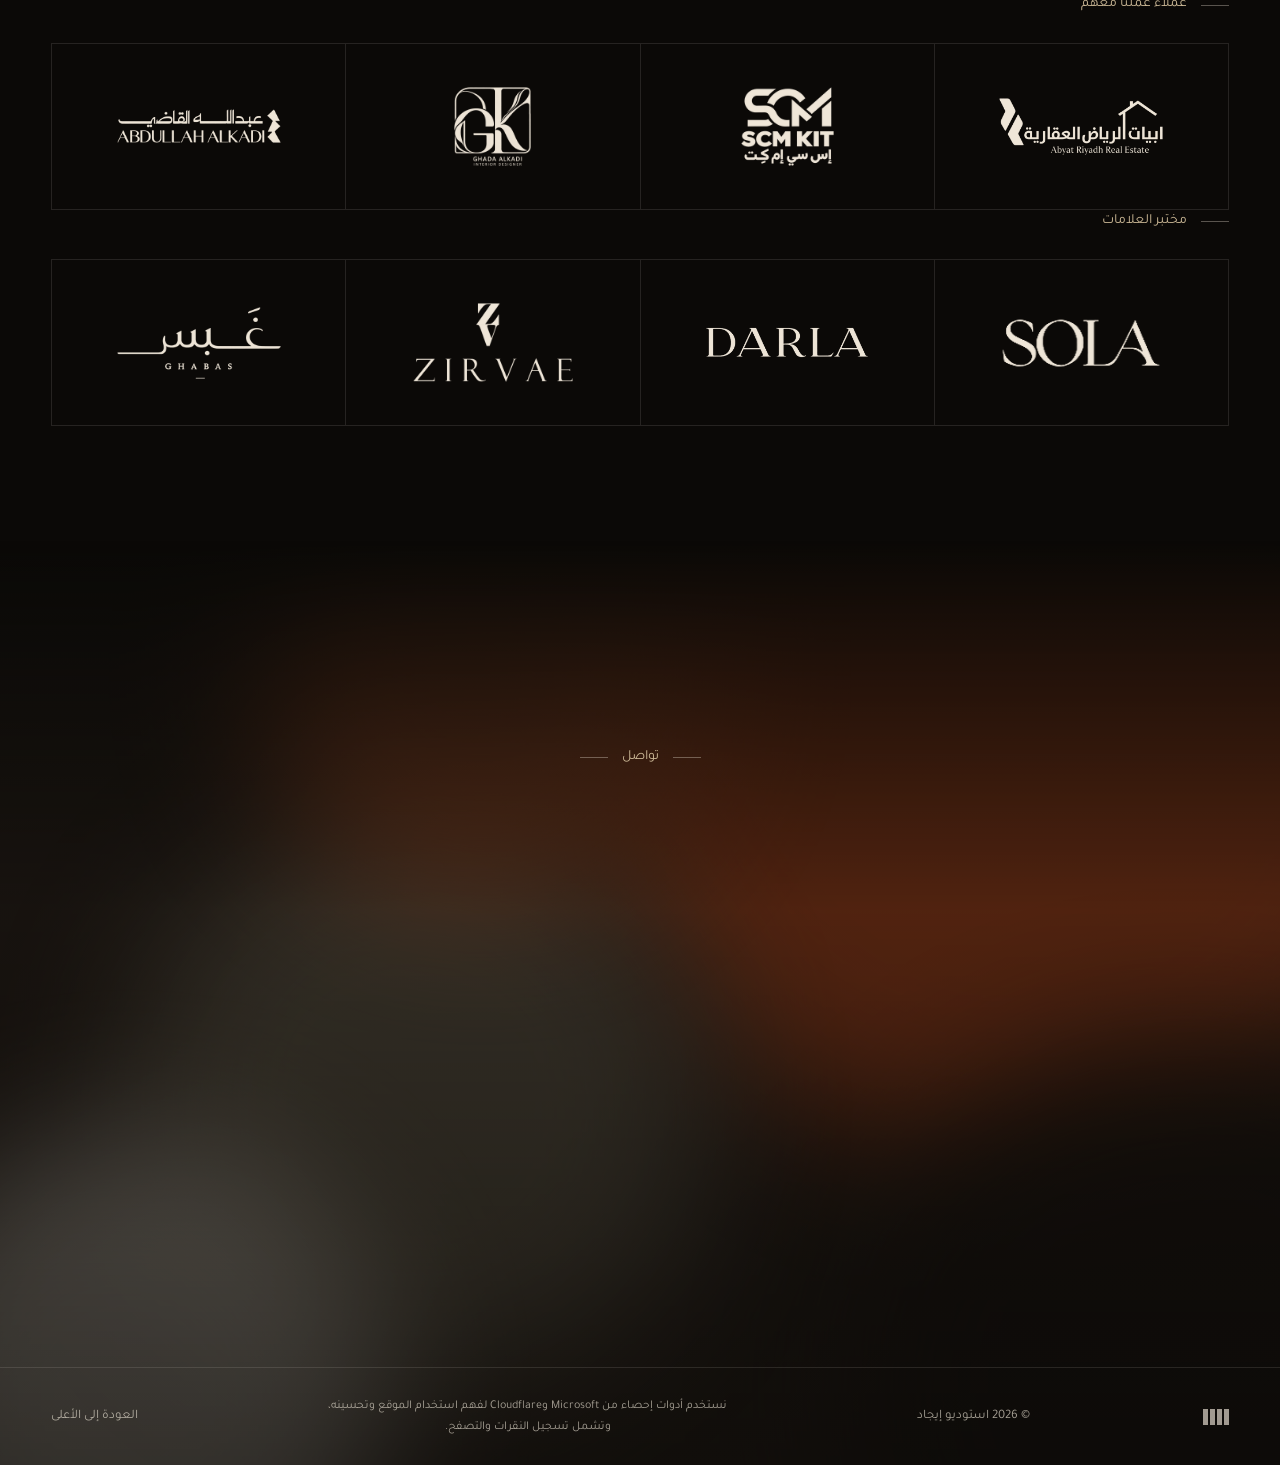
==== commit c80ad59a: "Footer: analytics notice in Arabic and English Co-Authored-By: Claude Opus 5.5 <noreply@anthropic.co" ====
--- a/index.html
+++ b/index.html
@@ -173,6 +173,7 @@
     <footer class="footer wrap">
       <span class="col__bars" aria-hidden="true"><i></i><i></i><i></i><i></i></span>
       <p data-i18n="footer.rights"></p>
+      <p class="footer__note" data-i18n="footer.privacy"></p>
       <a href="#top" data-i18n="footer.top"></a>
     </footer>
   </section>
--- a/css/style.css
+++ b/css/style.css
@@ -446,6 +446,7 @@
 .contact__links { display: flex; flex-wrap: wrap; gap: 12px; justify-content: center; margin-top: 44px; }
 .footer { position: relative; z-index: 1; display: flex; align-items: center; justify-content: space-between; gap: 20px; padding-block: 28px; margin-top: 90px; border-top: 1px solid var(--line); font-size: 13px; color: var(--ink-2); }
 .footer p { margin: 0; }
+.footer__note { flex: 1; max-width: 62ch; text-align: center; font-size: 12px; line-height: 1.7; }
 .footer .col__bars { opacity: 1; height: 16px; }
 .footer a:hover { color: var(--ink); }
 
